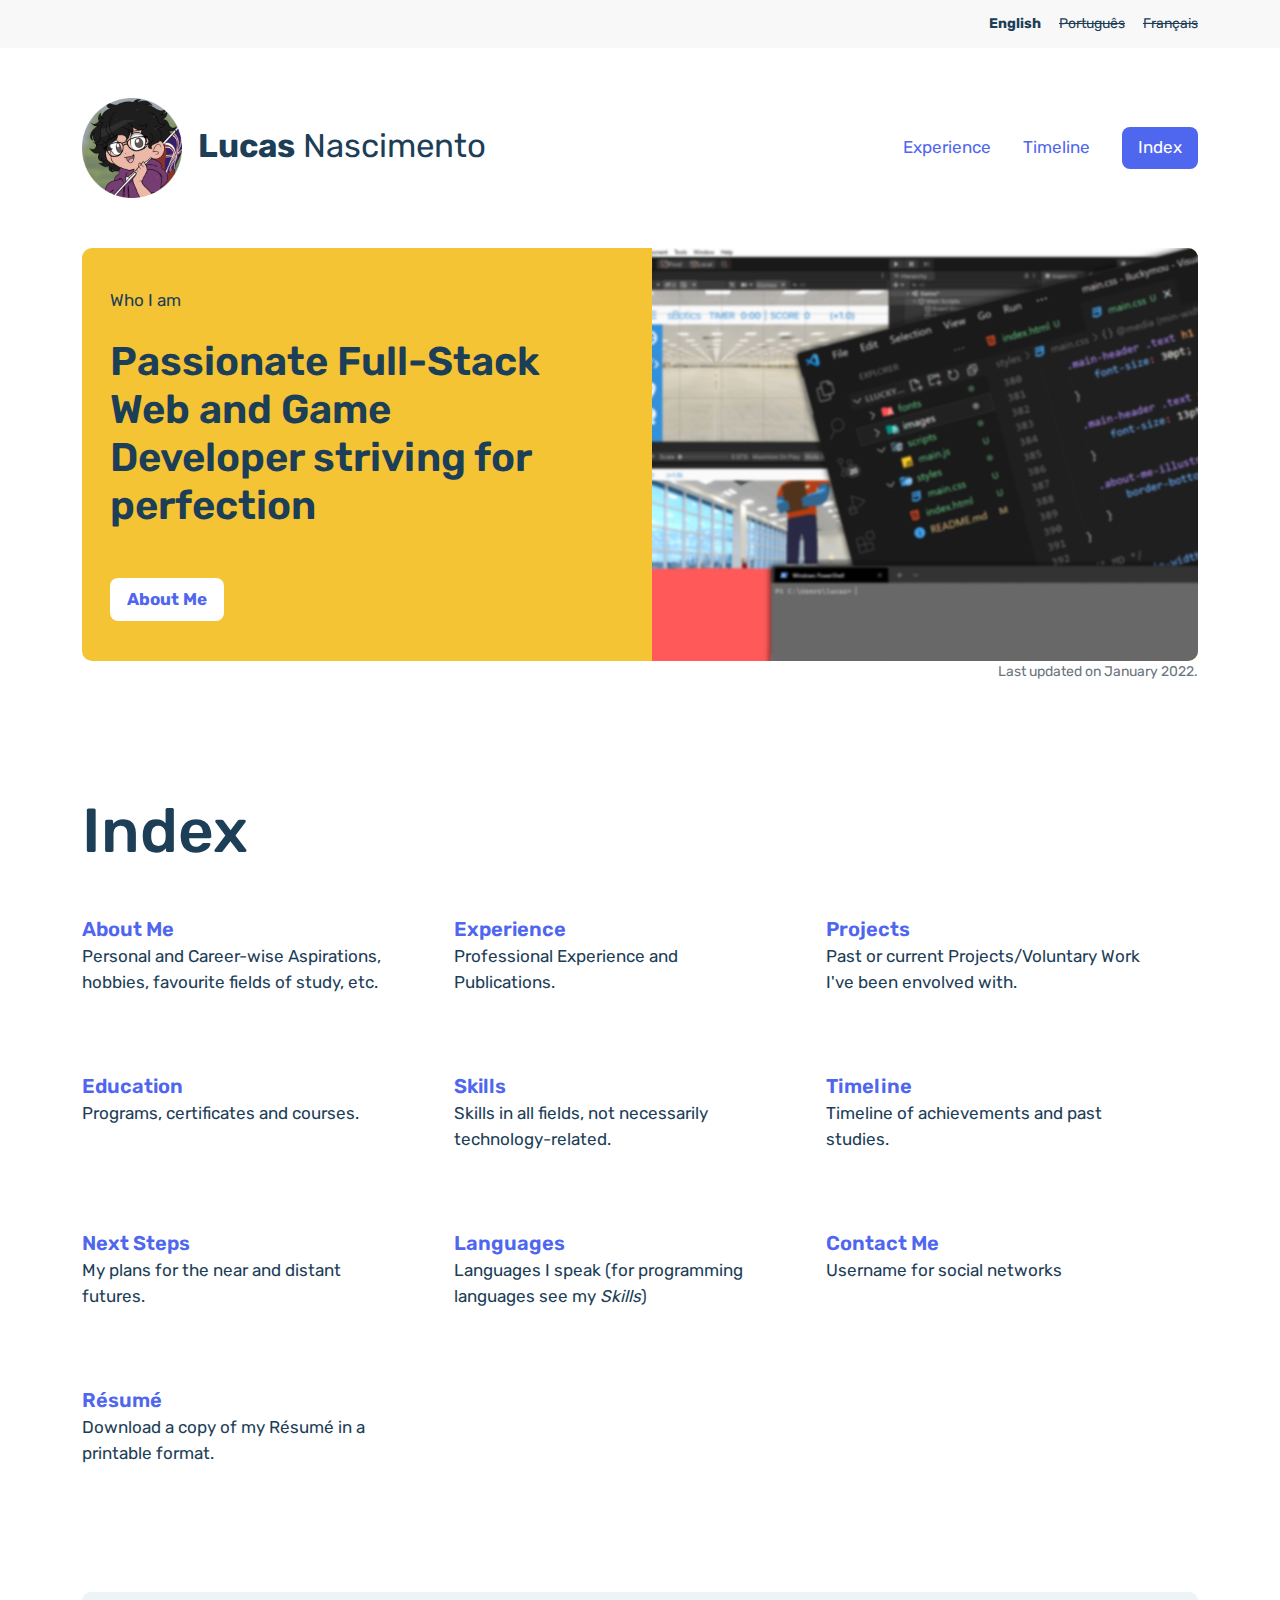
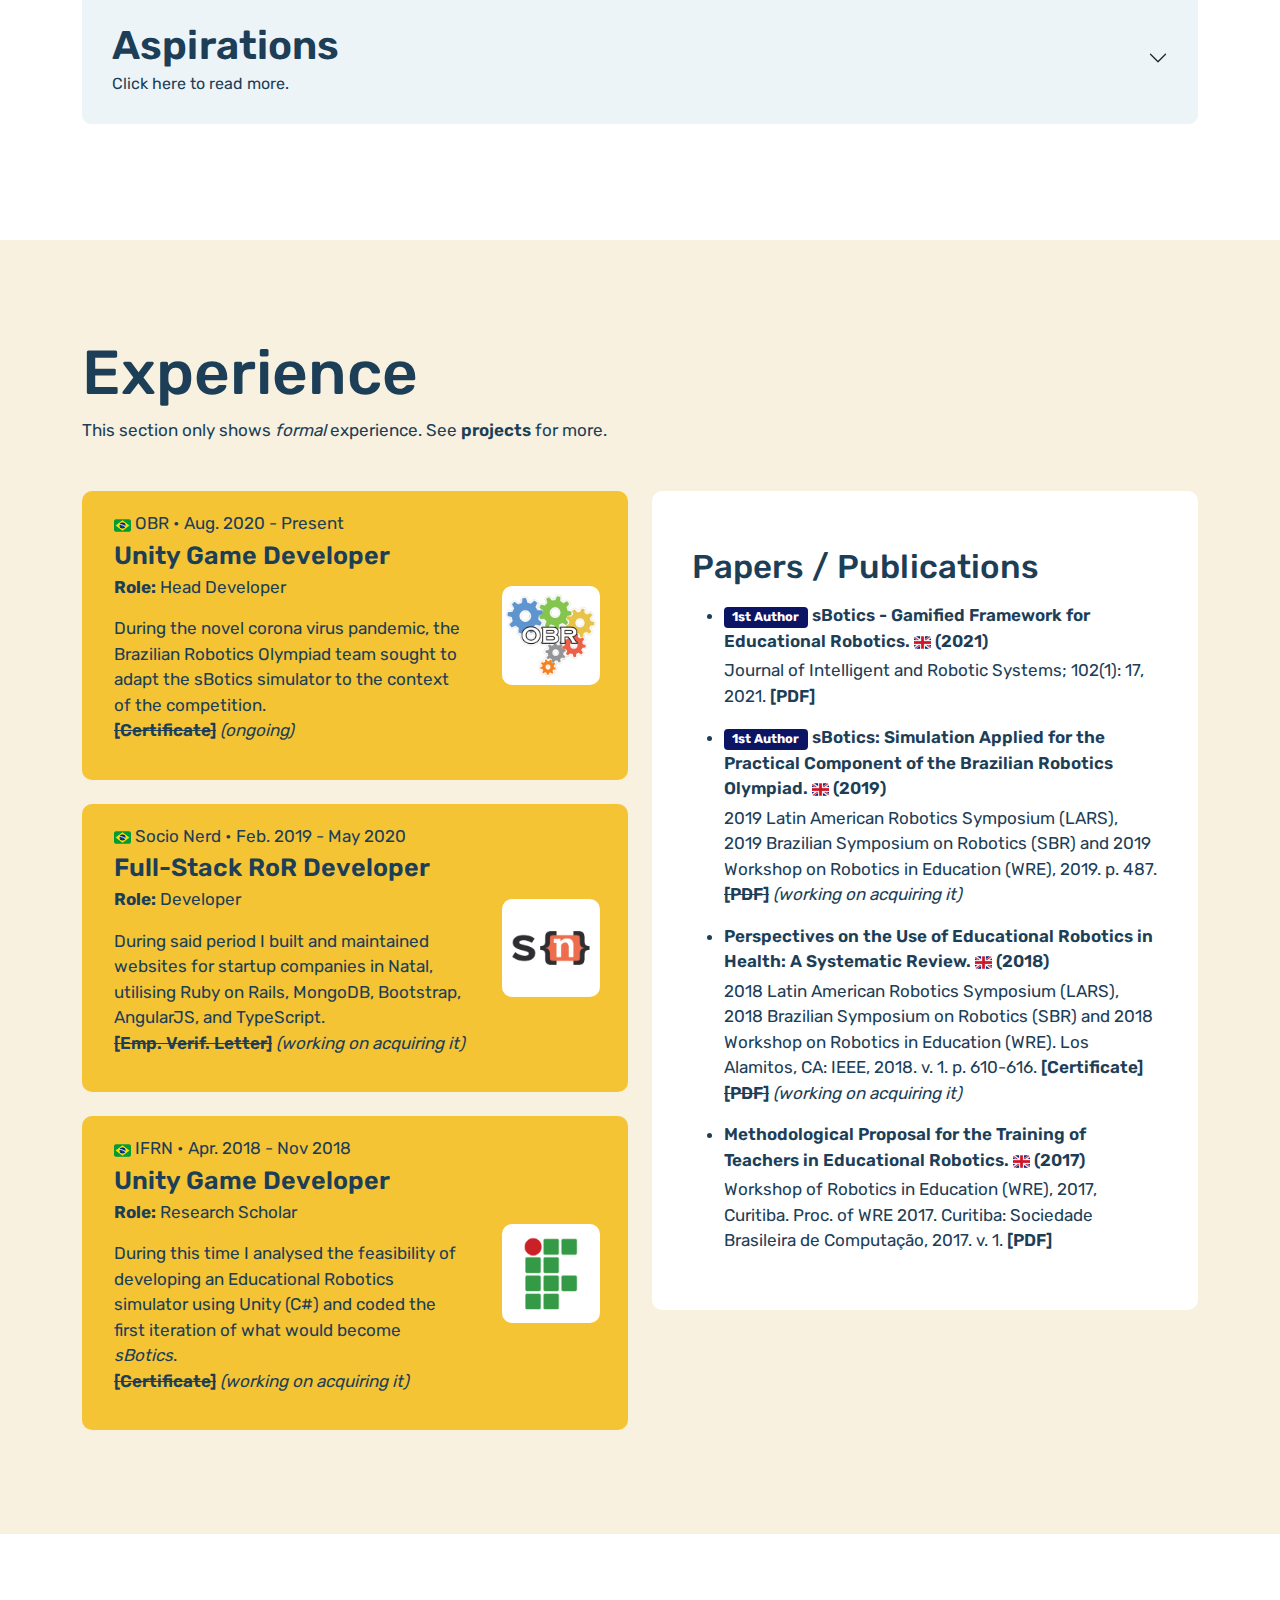
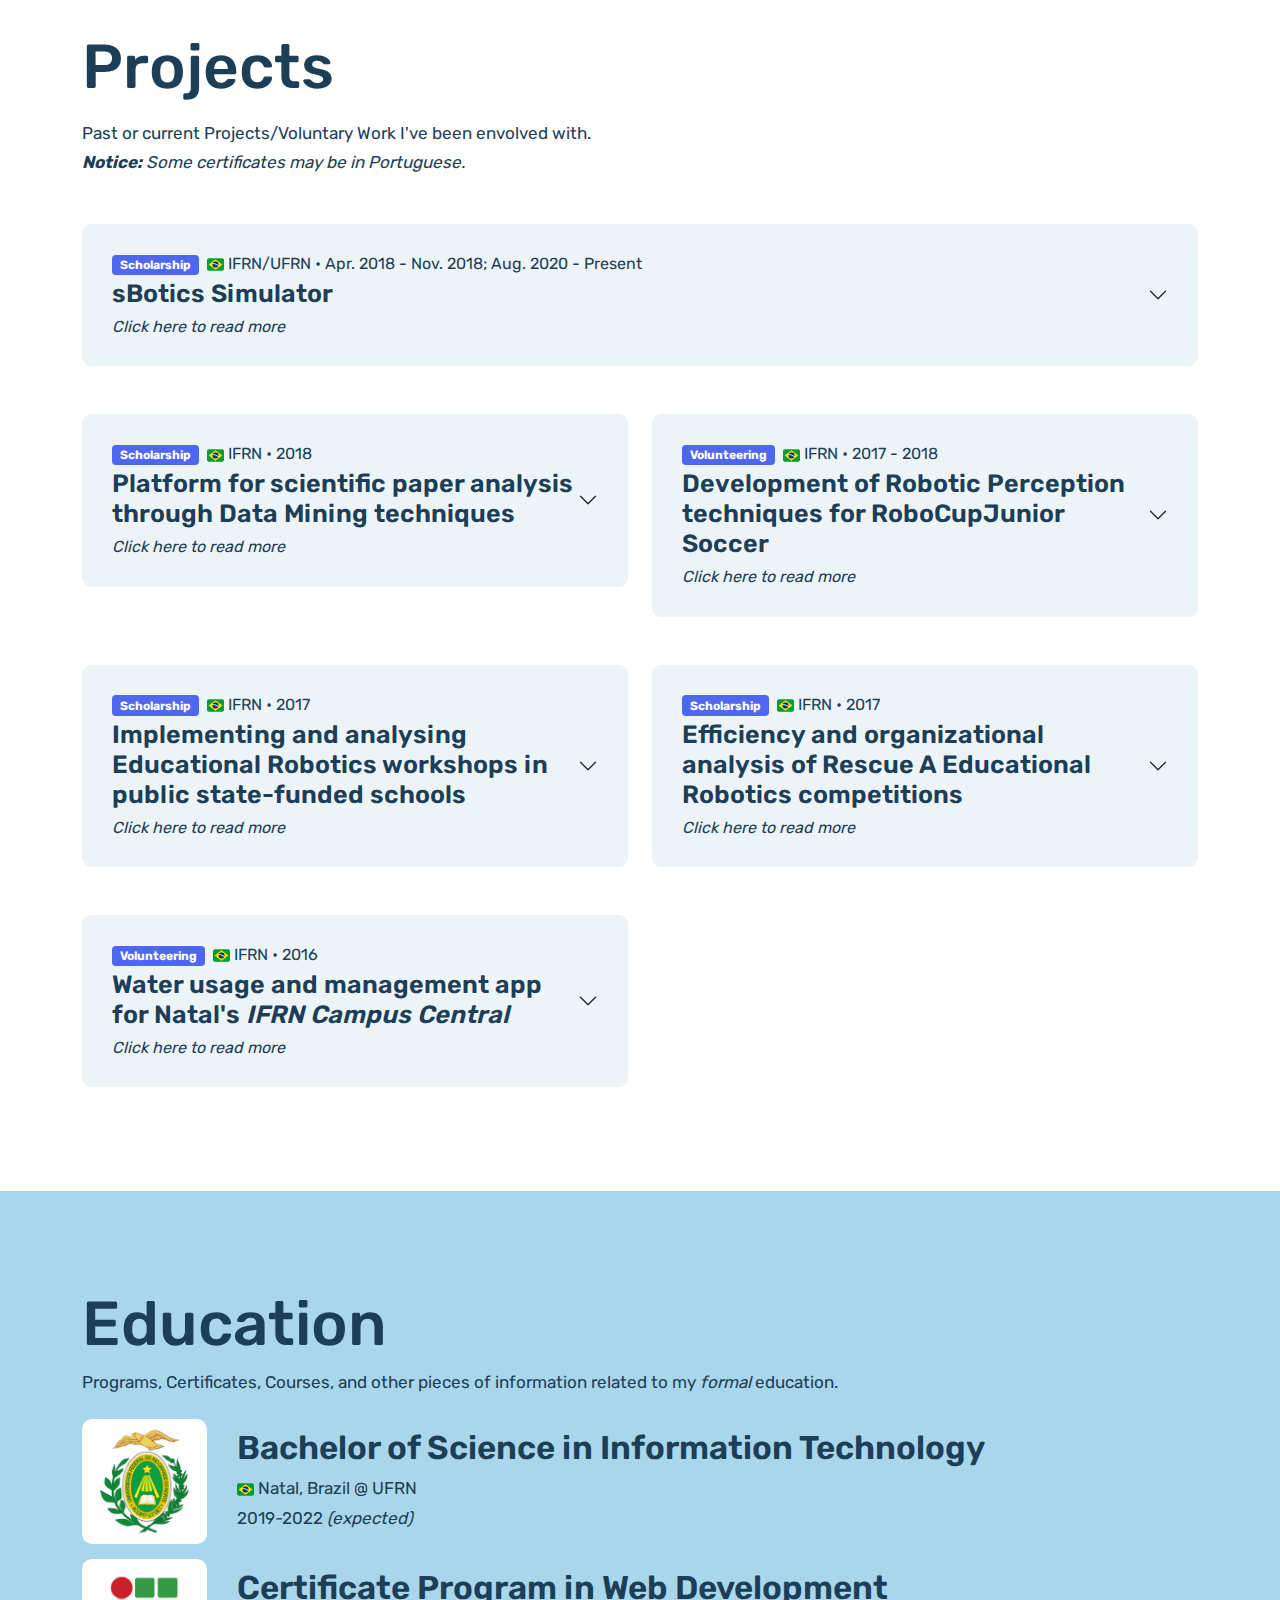
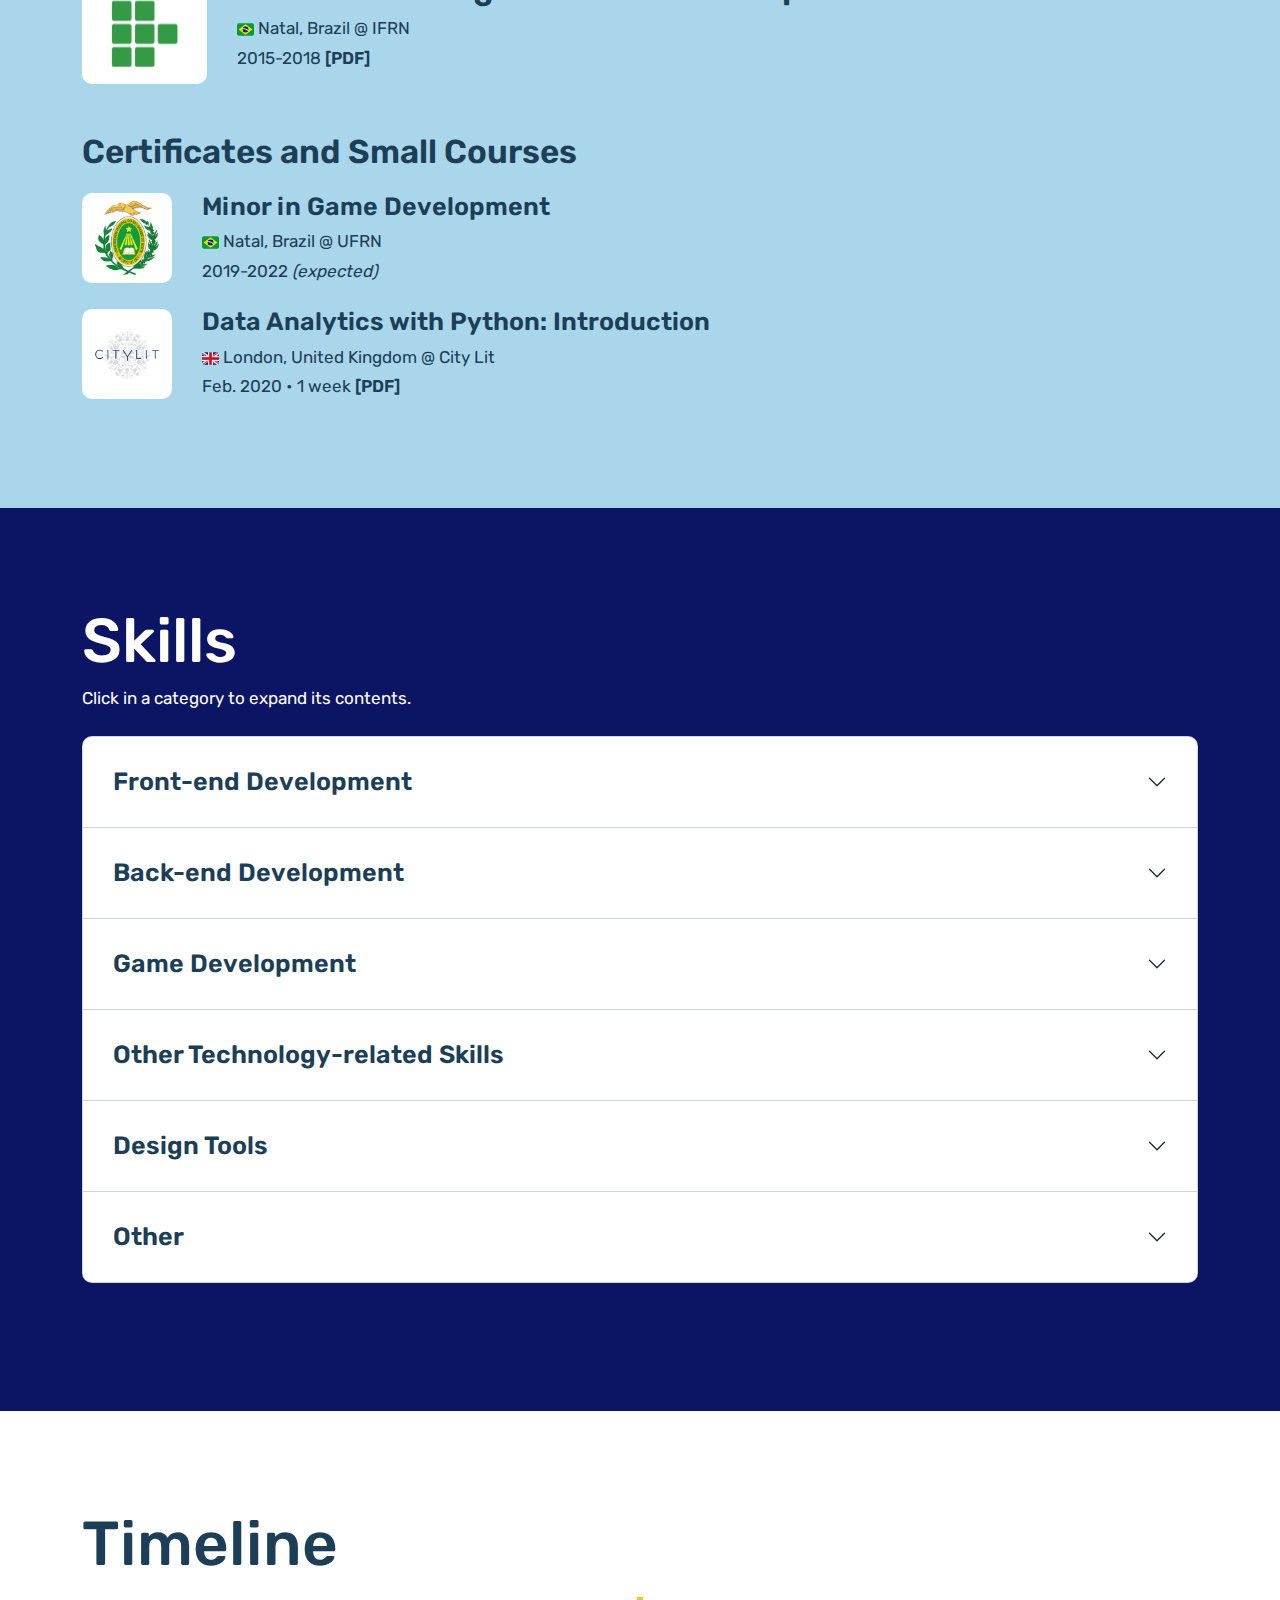
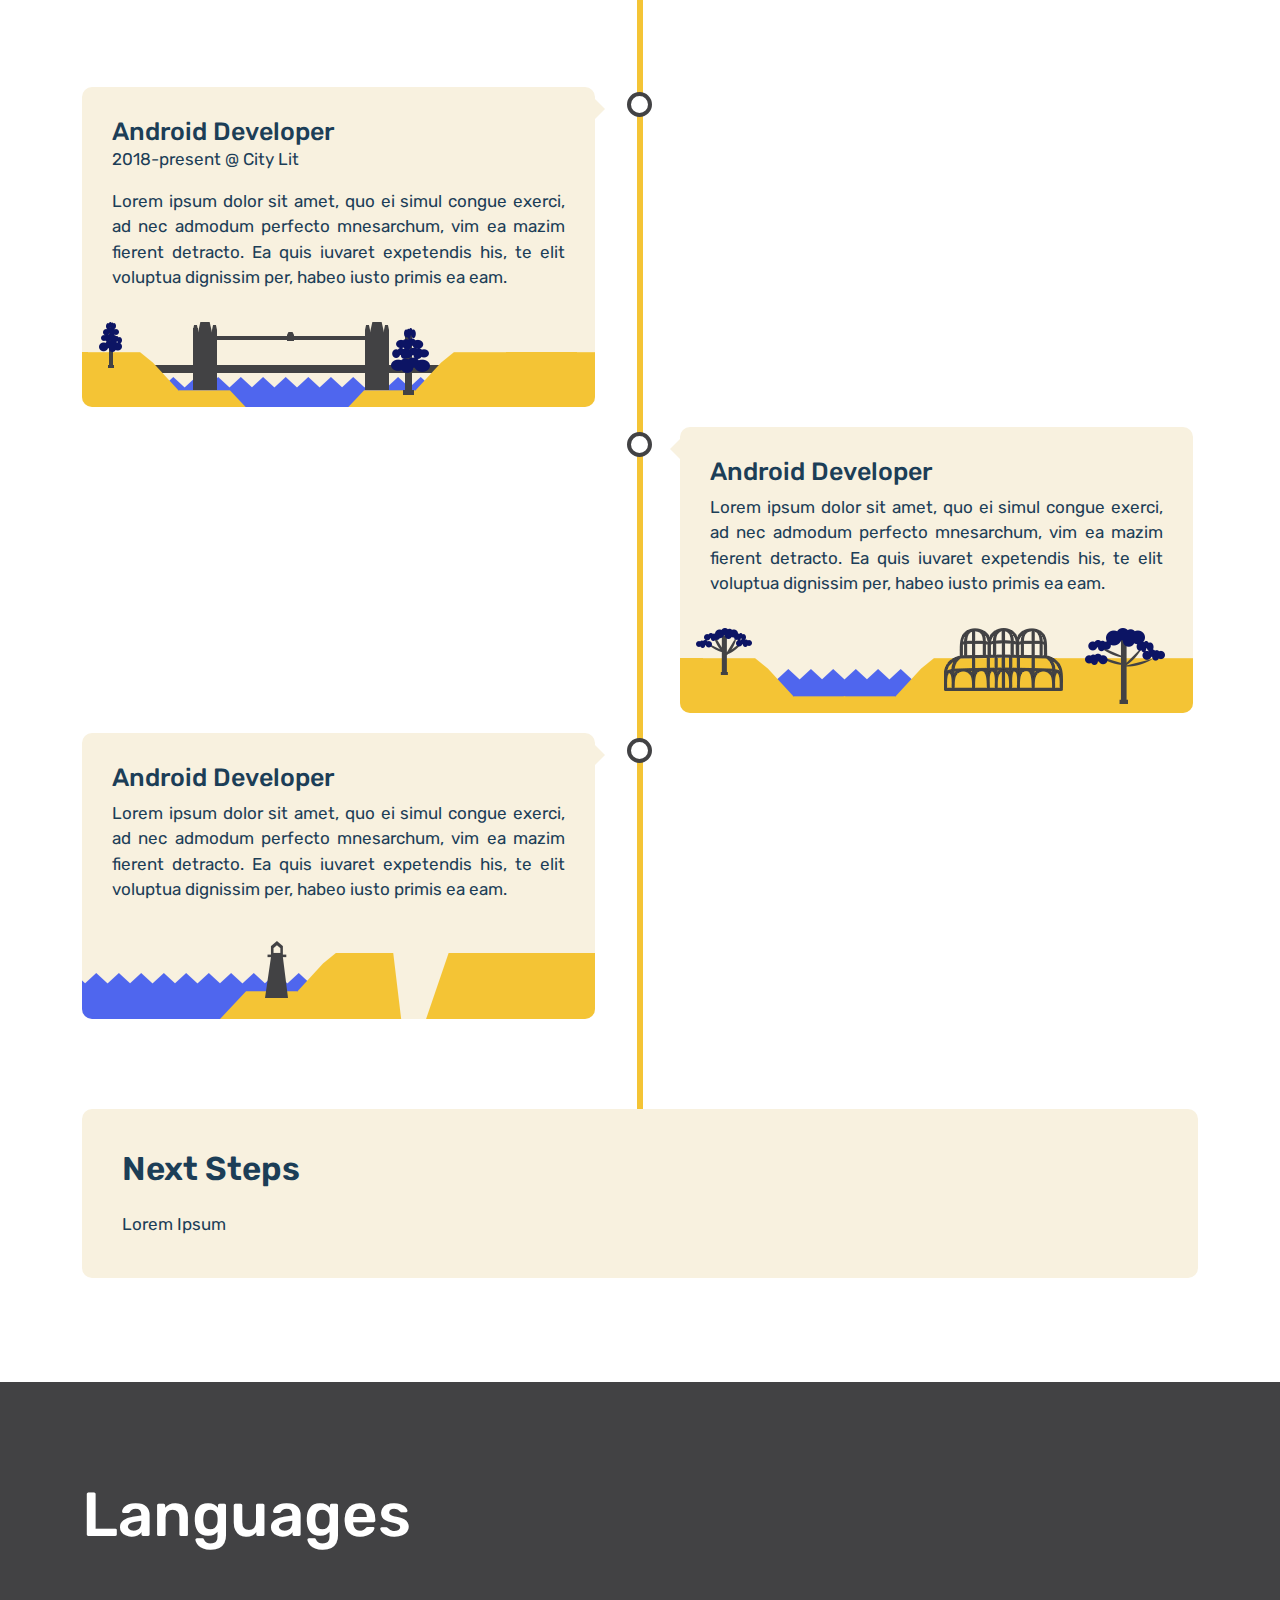
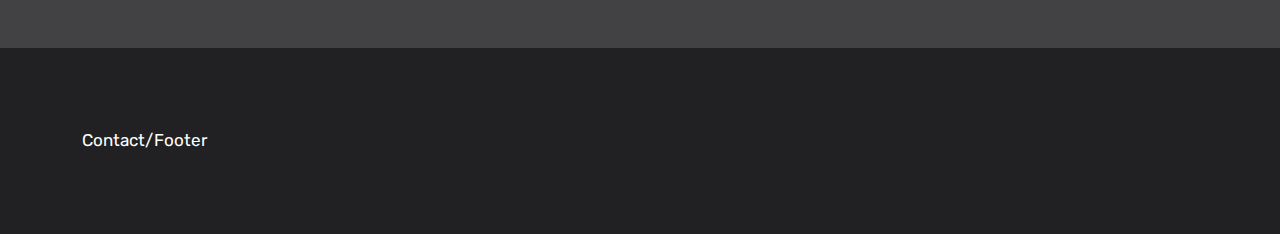
==== index.html @ 71aa585b "lluckymou -> lluckymou.github.io" ====
<!doctype html>

<html lang="en">
    <head>
        <title>Lucas Nascimento - Game and Web Developer</title>
        <meta charset="UTF-8"/>
        <meta name="description" content="Lucas Nascimento is an undergraduate Information Technology student at UFRN."/>
        <meta name="keywords" content="Developer, Programmer, Game Developer, Software Engineering"/>
        <meta name="viewport" content="width=device-width, initial-scale=1.0"/>
        <meta name="author" content="Lucas Nascimento"/>
        <link href="images/favicon.png" rel="icon" type="image/png"/>
        <!-- Open Graph-->
        <meta property="og:locale" content="en_US" />
        <meta property="og:type" content="website" />
        <meta property="og:title" content="Software Developer" />
        <meta property="og:description" content="Software Developer" />
        <meta property="og:url" content="https://lluckymou.github.io/" />
        <meta property="og:site_name" content="Software Developer" />
        <meta property="article:publisher" content="https://lucas.github.io/" />
        <meta property="og:image" content="https://lucas.github.io/examples/preview.JPG" />
        <!-- Stylesheets -->
        <link href="styles/bootstrap.min.css" rel="stylesheet"/>
        <link href="styles/timeline.css" rel="stylesheet"/>
        <link href="styles/main.css" rel="stylesheet"/>
    </head>
    <body>
        <section class="language">
            <div class="container text-end">
                <span><b>English</b></span>
                <span class="text-decoration-line-through">Português</span>
                <span class="text-decoration-line-through">Français</span>
            </div>
        </section>

        <div class="container">
            <header class="d-flex flex-wrap justify-content-center user-select-none">
                <a href="index.html" class="mb-md-0 me-md-auto logo-outer">
                    <img src="images/favicon.png">
                    <span class="d-inline-block ms-2"><strong>Lucas</strong> Nascimento</span>
                </a>
                <ul class="nav nav-pills align-items-center">
                    <li>
                        <span class="nav-link">
                            <a href="#experience" class="ll-blue">Experience</a>
                        </span>
                    </li>
                    <li>
                        <span class="nav-link">
                            <a href="#timeline" class="ll-blue">Timeline</a>
                        </span>
                    </li>
                    <li>
                        <a href="#index" class="nav-link btn ms-3 ll-btn ll-btn-blue">Index</a>
                    </li>
                </ul>
            </header>

            <div class="ll-bg-yellow ll-radius">
                <div class="row flex-row-reverse">
                    <div class="jumbotron-banner position-relative col-12 col-lg-6">
                        <img src="images/banner.png">
                    </div>
                    <div class="jumbotron-banner-text col-12 col-lg-6">
                        <span>Who I am</span>
                        <h1 class="ll-fw-600 mt-4 mb-5">Passionate Full-Stack Web and Game Developer striving for perfection</h1>
                        <a href="about_me.html" class="btn btn-lg ll-btn-white fw-bold ll-btn">About Me</a>
                    </div>
                </div>
            </div>
            <p class="text-end text-muted ll-text-small">Last updated on January 2022.</p>

            <section class="ll-section" id="index">
                <h1 class="ll-text-section my-3">Index</h1>
                <div class="container">
                    <div class="row">
                        <div class="topic-card col-12 col-md-6 col-lg-4">
                            <a class="d-block" href="about_me.html">
                                <span class="title ll-fw-600">About Me</span>
                                <p>Personal and Career-wise Aspirations, hobbies, favourite fields of study, etc.</p>
                            </a>
                        </div>
                        <div class="topic-card col-12 col-md-6 col-lg-4">
                            <a class="d-block" href="#experience">
                                <span class="title ll-fw-600">Experience</span>
                                <p>Professional Experience and Publications.</p>
                            </a>
                        </div>
                        <div class="topic-card col-12 col-md-6 col-lg-4">
                            <a class="d-block" href="#projects">
                                <span class="title ll-fw-600">Projects</span>
                                <p>Past or current Projects/Voluntary Work I've been envolved with.</p>
                            </a>
                        </div>
                        <div class="topic-card col-12 col-md-6 col-lg-4">
                            <a class="d-block" href="#education">
                                <span class="title ll-fw-600">Education</span>
                                <p>Programs, certificates and courses.</p>
                            </a>
                        </div>
                        <div class="topic-card col-12 col-md-6 col-lg-4">
                            <a class="d-block" href="#skills">
                                <span class="title ll-fw-600">Skills</span>
                                <p>Skills in all fields, not necessarily technology-related.</p>
                            </a>
                        </div>
                        <div class="topic-card col-12 col-md-6 col-lg-4">
                            <a class="d-block" href="#timeline">
                                <span class="title ll-fw-600">Timeline</span>
                                <p>Timeline of achievements and past studies.</p>
                            </a>
                        </div>
                        <div class="topic-card col-12 col-md-6 col-lg-4">
                            <a class="d-block" href="#next-steps">
                                <span class="title ll-fw-600">Next Steps</span>
                                <p>My plans for the near and distant futures.</p>
                            </a>
                        </div>
                        <div class="topic-card col-12 col-md-6 col-lg-4">
                            <a class="d-block" href="#languages">
                                <span class="title ll-fw-600">Languages</span>
                                <p>Languages I speak (for programming languages see my <i>Skills</i>)</p>
                            </a>
                        </div>
                        <div class="topic-card col-12 col-md-6 col-lg-4">
                            <a class="d-block" href="#contact">
                                <span class="title ll-fw-600">Contact Me</span>
                                <p>Username for social networks</p>
                            </a>
                        </div>
                        <div class="topic-card col-12 col-md-6 col-lg-4">
                            <a class="d-block" target="_blank" href="resume.html">
                                <span class="title ll-fw-600">Résumé</span>
                                <p>Download a copy of my Résumé in a printable format.</p>
                            </a>
                        </div>
                    </div>
                </div>
                </section>
                
                <div class="accordion ll-text-primary pb-3 ll-double-section-margin-bottom" id="aspirations">
                    <div class="accordion-item border-0">
                        <h2 class="accordion-header" id="aspirationsHeading">
                            <button class="accordion-button ll-accordion-padding hover collapsed" type="button" data-bs-toggle="collapse" data-bs-target="#collapseAspirations" aria-expanded="false" aria-controls="collapseAspirations">
                                <div class="ll-text-primary">
                                    <h1 class="ll-fw-600 mb-1">Aspirations</h1>
                                    <p class="mb-0">Click here to read more.</p>
                                </div>
                            </button>
                        </h2>
                        <div id="collapseAspirations" class="accordion-collapse collapse" aria-labelledby="aspirationsHeading" data-bs-parent="#aspirations">
                            <div class="accordion-body">
                                <p>
                                    For more personal information, see <a class="ll-fw-600" href="about_me.html"><i>About Me</i></a>.
                                </p>
                                <p>
                                    In a world ever-increasingly defined by quantity over quality, I aspire to create meaningful software that can inspire others and promote the well-being of society.  As an aspiring Software Engineer, I understand and promote the idea of prototyping and analysing ideas before they're turned into code, as it leads to better written and performing programs with greater maintainability. For me, rewriting software is never <i>not</i> an option: If something isn't working, I at least consider rewriting it completely, making it more future-proof and expandable (you can only take the same car to the mechanic so many times before it justifies buying a new car).
                                </p>
                                <p>
                                    In the information age, it's easy to come across bad pieces of advice, and developers need to be able to separate what works from what doesn't (not all StackOverflow posts will be able to resolve your problems, especially when your problem is derived from a lack of understanding of how the environment your programing in works). To me, being a developer isn't about being able to program in a specific language, but in a  specific paradigm: Coding in ASP.Net won't make one a better Spring Boot programmer, but understanding how the Model-View-Controller design pattern works makes it easier to learn the specific syntax of what will be tackled (that being not only the aforementioned languages but many others), usually taking a couple of days. However, developers usually seem eager to brag about the number of different programming languages they have used in the past, rather than focus on the different <i>types of projects</i> they have worked on before, which is what usually forces them to think outside the box.
                                </p>
                                <p>
                                    It's not uncommon to find developers stuck for several days in completely avoidable situations if the software had been better designed; And this is where the prototyping (Software Engineering) comes in. Time "lost" in prototyping, modelling, and designing the software is often translated into time "gained" in its developing stage, and although hard for some to comprehend, that is exactly my <i>modus operandi</i> (way of doing things).
                                </p>
                            </div>
                        </div>
                    </div>
                </div>
        </div>

        <section class="ll-bg-light-yellow ll-section" id="experience">
            <div class="container">
                <h1 class="ll-text-section mt-3 mb-2">Experience</h1>
                <p class="mb-4">This section only shows <i>formal</i> experience. See <a class="ll-fw-600" href="#projects">projects</a> for more.</p>
                <div class="row">
                    <div class="col-12 col-lg-6">
                        <div class="ll-bg-yellow ll-radius container my-4">
                            <div class="row">
                                <div class="jumbotron-experience col-12 col-md-10 col-lg-8 col-xl-9">
                                    <span><a href="http://www.obr.org.br/"><img class="ll-height-header-text" src="images/countries/brazil.png"> OBR</a> • Aug. 2020 - Present</span>
                                    <h1 class="ll-fw-600 mt-1 mb-1">Unity Game Developer</h1>
                                    <span class="d-block mb-3"><b>Role:</b> Head Developer</span>
                                    <p class="mb-0">
                                        During the novel corona virus pandemic, the Brazilian Robotics Olympiad team sought to adapt the sBotics simulator to the context of the competition.
                                    </p>
                                    <p>
                                        <span class="text-decoration-line-through ll-fw-600">[Certificate]</span> <i>(ongoing)</i>
                                    </p>
                                </div>
                                <div class="align-items-center flex-row-reverse p-3 d-none d-md-flex col-md-2 col-lg-4 col-xl-3">
                                    <img class="w-100 ll-radius" src="images/companies/obr.png">
                                </div>
                            </div>
                        </div>
                        <div class="ll-bg-yellow ll-radius container my-4">
                            <div class="row">
                                <div class="jumbotron-experience col-12 col-md-10 col-lg-8 col-xl-9">
                                    <span><a href="https://www.socionerd.com.br/"><img class="ll-height-header-text" src="images/countries/brazil.png"> Socio Nerd</a> • Feb. 2019 - May 2020</span>
                                    <h1 class="ll-fw-600 mt-1 mb-1">Full-Stack RoR Developer</h1>
                                    <span class="d-block mb-3"><b>Role:</b> Developer</span>
                                    <p class="mb-0">During said period I built and maintained websites for startup companies in Natal, utilising Ruby on Rails, MongoDB, Bootstrap, AngularJS, and TypeScript. </p>
                                    <p>
                                        <span class="text-decoration-line-through ll-fw-600">[Emp. Verif. Letter]</span> <i>(working on acquiring it)</i>
                                    </p>
                                </div>
                                <div class="align-items-center flex-row-reverse p-3 d-none d-md-flex col-md-2 col-lg-4 col-xl-3">
                                    <img class="w-100 ll-radius" src="images/companies/socio-nerd.png">
                                </div>
                            </div>
                        </div>
                        <div class="ll-bg-yellow ll-radius container my-4">
                            <div class="row">
                                <div class="jumbotron-experience col-12 col-md-10 col-lg-8 col-xl-9">
                                    <span><a href="https://portal.ifrn.edu.br/"><img class="ll-height-header-text" src="images/countries/brazil.png"> IFRN</a> • Apr. 2018 - Nov 2018</span>
                                    <h1 class="ll-fw-600 mt-1 mb-1">Unity Game Developer</h1>
                                    <span class="d-block mb-3"><b>Role:</b> Research Scholar</span>
                                    <p class="mb-0">During this time I analysed the feasibility of developing an Educational Robotics simulator using Unity (C#) and coded the first iteration of what would become <i>sBotics</i>. 
                                    </p>
                                    <p>
                                        <span class="text-decoration-line-through ll-fw-600">[Certificate]</span> <i>(working on acquiring it)</i>
                                    </p>
                                </div>
                                <div class="align-items-center flex-row-reverse p-3 d-none d-md-flex col-md-2 col-lg-4 col-xl-3">
                                    <img class="w-100 ll-radius" src="images/companies/ifrn.png">
                                </div>
                            </div>
                        </div>
                    </div>
                    <div class="col-12 col-lg-6">
                        <div class="jumbotron ll-bg-bg ll-radius my-4" id="articles">
                            <h1 class="ll-text-section my-3">Papers / Publications</h1>
                            <ul>
                                <li>
                                    <a class="ll-fw-600 d-block" target="_blank" href="https://link.springer.com/article/10.1007%2Fs10846-021-01364-8"><span class="badge ll-bg-dark-blue">1st Author</span> sBotics - Gamified Framework for Educational Robotics. <img class="ll-height-header-text" src="images/countries/uk.png"> (2021)</a>
                                    <span class="d-block mt-1 mb-3">Journal of Intelligent and Robotic Systems; 102(1): 17, 2021. <a class="ll-fw-600" target="_blank" href="source/experience/Nascimento2021_Article_SBotics-GamifiedFrameworkForEd.pdf">[PDF]</a></span>
                                </li>
                                <li>
                                    <a class="ll-fw-600 d-block" target="_blank" href="https://doi.org/10.1109/LARS-SBR-WRE48964.2019.00092"><span class="badge ll-bg-dark-blue">1st Author</span> sBotics: Simulation Applied for the Practical Component of the Brazilian Robotics Olympiad. <img class="ll-height-header-text" src="images/countries/uk.png"> (2019)</a>
                                    <span class="d-block mt-1 mb-3">2019 Latin American Robotics Symposium (LARS), 2019 Brazilian Symposium on Robotics (SBR) and 2019 Workshop on Robotics in Education (WRE), 2019. p. 487. <span class="text-decoration-line-through ll-fw-600">[PDF]</span> <i>(working on acquiring it)</i></span>
                                </li>
                                <li>
                                    <a class="ll-fw-600 d-block" target="_blank" href="https://doi.org/10.1109/LARS/SBR/WRE.2018.00110">Perspectives on the Use of Educational Robotics in Health: A Systematic Review. <img class="ll-height-header-text" src="images/countries/uk.png"> (2018)</a>
                                    <span class="d-block mt-1 mb-3">2018 Latin American Robotics Symposium (LARS), 2018 Brazilian Symposium on Robotics (SBR) and 2018 Workshop on Robotics in Education (WRE). Los Alamitos, CA: IEEE, 2018. v. 1. p. 610-616. <a class="ll-fw-600" target="_blank" href="source/experience/WRE-2018-certificate.pdf">[Certificate]</a> <span class="text-decoration-line-through ll-fw-600">[PDF]</span> <i>(working on acquiring it)</i></span>
                                </li>
                                <li>
                                    <a class="ll-fw-600 d-block" target="_blank" href="http://www.natalnet.br/wre2017/">Methodological Proposal for the Training of Teachers in Educational Robotics. <img class="ll-height-header-text" src="images/countries/uk.png"> (2017)</a>
                                    <span class="d-block mt-1 mb-3">Workshop of Robotics in Education (WRE), 2017, Curitiba. Proc. of WRE 2017. Curitiba: Sociedade Brasileira de Computação, 2017. v. 1. <a class="ll-fw-600" target="_blank" href="source/experience/WRE-2017-A-Methodological-Proposal-for-the-Training-of-Teachers-in-Educational-Robotics.pdf">[PDF]</a></span>
                                </li>
                                
                            </ul>
                        </div>
                    </div>
                </div>
            </div>
        </section>

        <section class="ll-section" id="projects">
            <div class="container">
                <h1 class="ll-text-section my-3">Projects</h1>
                <p class="mb-1">Past or current Projects/Voluntary Work I've been envolved with.</p>
                <p class="mb-4"><i><b>Notice:</b> Some certificates may be in Portuguese.</i></p>
                <div class="row">
                    <div class="accordion col-12 ll-text-primary my-4 ll-double-section-margin-bottom" id="projectOne">
                        <div class="accordion-item border-0">
                            <h2 class="accordion-header" id="projectOneHeading">
                                <button class="accordion-button ll-accordion-padding hover collapsed" type="button" data-bs-toggle="collapse" data-bs-target="#collapseProjectOne" aria-expanded="false" aria-controls="collapseProjectOne">
                                    <div class="ll-text-primary">
                                        <span><span class="badge ll-bg-blue d-inline-block me-1">Scholarship</span> <img class="ll-height-header-text" src="images/countries/brazil.png"> IFRN/UFRN • Apr. 2018 - Nov. 2018; Aug. 2020 - Present</span>
                                        <h1 class="ll-fw-600 mb-2 mt-1 ll-skill-title ll-text-primary">sBotics Simulator</h1>
                                        <p class="mb-0"><i>Click here to read more</i></p>
                                    </div>
                                </button>
                            </h2>
                            <div id="collapseProjectOne" class="accordion-collapse collapse" aria-labelledby="projectOneHeading" data-bs-parent="#projectOne">
                                <div class="accordion-body">
                                    <p>
                                        During the novel coronavirus pandemic, the Brazilian Robotics Olympiad team sought to adapt the sBotics simulator to the context of the competiton.
                                    </p>
                                    <p>
                                        <b>2018 desc:</b>
                                        Este projeto visou o desenvolvimento de uma plataforma de simulação robótica aplicada a um ambiente de robótica educacional, especificamente a simulação dos níveis 1 e 2 da prova prática da Olímpiada Brasileira de Robótica. Na abordagem comum desta prova utiliza-se Kits de Robótica para simular o resgate de uma vítima em um ambiente de desastre. A idéia deste trabalho não é substituir a prova prática mas fornecer uma alternativa para aqueles que desejam testar seus conhecimentos e não possuem kits, permitir o teste de conhecimentos de programação sem danificar o robô, promover a difusão da Robótica Educacional e da Olimpíada Brasileira de Robótica através de um simulador acessível em formato de jogo para smartphones e tablets. O usuário, através do sistema, deverá ser capaz de programar o robô virtual para seguir um conjunto de instruções definidas fazendo uso da linguagem R-Educ e em seguida simular o funcionamento do seu robô em uma arena similar a real gerada aleatoriamente pelo sistema. Como contribuição à comunidade, a ferramenta proposta pode ser usada para aumentar a adesão das escolas brasileiras às metodologias de robótica educacional, ou em competições de robótica.
                                    </p>
                                    <p><b>Technologies used:</b> Unity (UI); C#; HTML + CSS; jQuery (js);</p>
                                    <p><b>Results:</b> Simulator used as the practical component of the Brazilian Robotics Olympiad for 2020 and 2021, as well as the platform of choice for the RoboCupJunior Worldwide 2021 Rescue Line;</p>
                                    <p><a class="ll-fw-600" target="_blank" href="source/experience/mnr-sbotics.pdf">[MNR (RNF) Certificate]</a>; <span class="text-decoration-line-through ll-fw-600">[IFRN Certificate]</span> <i>(working on acquiring it)</i>; <span class="text-decoration-line-through ll-fw-600">[2019 Paper]</span> <i>(working on acquiring it)</i>; <a class="ll-fw-600" target="_blank" href="source/experience/Nascimento2021_Article_SBotics-GamifiedFrameworkForEd.pdf">[2021 Paper]</a>; <span class="text-decoration-line-through ll-fw-600">[RoboCupJunior Certificate]</span> <i>(working on acquiring it)</i>; <span class="text-decoration-line-through ll-fw-600">[OBR Certificate]</span> <i>(ongoing)</i>.</p>
                                </div>
                            </div>
                        </div>
                    </div>

                    <div class="accordion col-12 col-lg-6 ll-text-primary my-4 ll-double-section-margin-bottom" id="projectFour">
                        <div class="accordion-item border-0">
                            <h2 class="accordion-header" id="projectFourHeading">
                                <button class="accordion-button ll-accordion-padding hover collapsed" type="button" data-bs-toggle="collapse" data-bs-target="#collapseProjectFour" aria-expanded="false" aria-controls="collapseProjectFour">
                                    <div class="ll-text-primary">
                                        <span><span class="badge ll-bg-blue d-inline-block me-1">Scholarship</span> <img class="ll-height-header-text" src="images/countries/brazil.png"> IFRN • 2018</span>
                                        <h1 class="ll-fw-600 mb-2 mt-1 ll-skill-title ll-text-primary">Platform for scientific paper analysis through Data Mining techniques</h1>

                                        <p class="mb-0"><i>Click here to read more</i></p>
                                    </div>
                                </button>
                            </h2>
                            <div id="collapseProjectFour" class="accordion-collapse collapse" aria-labelledby="projectFourHeading" data-bs-parent="#projectFour">
                                <div class="accordion-body">
                                    <p><i>The project description below was written in 2018, and translated into English in 2022.</i></p>
                                    <p>
                                        Mineração de dados é uma etapa do processo de aquisição de conhecimento contido em um grande volume de dados. Com a crescente difusão e avanços científicos e tecnológicos tem se tornado cada vez mais complexo estabelecer o estado da arte de determinadas pesquisas e ferramentas. No entanto, um grande volume da dados representa uma fonte valiosa de informação, uma vez que ele registra medidas vitais de uma ou mais entidades de interesse, sejam elas comerciais, científicas ou governamentais. Este projeto teve por objetivo o desenvolvimento de uma plataforma web de coleta e análise de dados de artigos científicos a partir de técnicas de mineração de dados. A plataforma fornecida foi planejada para fornecer, a partir de um conjunto de artigos inseridos, um mapeamento dos temas de pesquisa, palavras chave, locais de produção científica, principais nomes envolvidos, temas de trabalhos futuros e outros dados relevantes.
                                    </p>
                                    <p><b>Technologies used:</b> TO DO;</p>
                                    <p><span class="text-decoration-line-through ll-fw-600">[Certificate]</span> <i>(working on acquiring it)</i></p>
                                </div>
                            </div>
                        </div>
                    </div>

                    <div class="accordion col-12 col-lg-6 ll-text-primary my-4 ll-double-section-margin-bottom" id="projectTwo">
                        <div class="accordion-item border-0">
                            <h2 class="accordion-header" id="projectTwoHeading">
                                <button class="accordion-button ll-accordion-padding hover collapsed" type="button" data-bs-toggle="collapse" data-bs-target="#collapseProjectTwo" aria-expanded="false" aria-controls="collapseProjectTwo">
                                    <div class="ll-text-primary">
                                        <span><span class="badge ll-bg-blue d-inline-block me-1">Volunteering</span> <img class="ll-height-header-text" src="images/countries/brazil.png"> IFRN • 2017 - 2018</span>
                                        <h1 class="ll-fw-600 mb-2 mt-1 ll-skill-title ll-text-primary">Development of Robotic Perception techniques for RoboCupJunior Soccer</h1>
                                        <p class="mb-0"><i>Click here to read more</i></p>
                                    </div>
                                </button>
                            </h2>
                            <div id="collapseProjectTwo" class="accordion-collapse collapse" aria-labelledby="projectTwoHeading" data-bs-parent="#projectTwo">
                                <div class="accordion-body text-justify">
                                    <p><i>The project description below was written in 2017, and translated into English in 2019.</i></p>
                                    <p>
                                        Robotics is an ever-expanding area predicted to become one of the 10 largest research subjects by 2020, having some of its success attributed to RoboCup, which is an international initiative created in 1997 with the core objectives of spreading robotics, advancing its technologies and creating a robot team capable of defeating the World Cup champions by 2050. This project aimed at creating two robots to participate in the Latin American Robotics Competition (LARC) regional version of the RoboCup, developing machines capable of tracking a ball in the field and shooting in the right direction to score points. 
                                    </p>
                                    <p><b>Technologies used:</b> BricxCC NXC;</p>
                                    <p><b>Achievements:</b> 2<sup>nd</sup> place at the Latin American RoboCup Junior Soccer 2017. <a class="ll-fw-600" target="_blank" href="source/experience/robot-soccer-runner-up.pdf">[Source]</a></p>
                                    <p><a class="ll-fw-600" target="_blank" href="source/experience/robot-soccer-certificate.pdf">[Certificate]</a></p>
                                </div>
                            </div>
                        </div>
                    </div>

                    <div class="accordion col-12 col-lg-6 ll-text-primary my-4 ll-double-section-margin-bottom" id="projectFive">
                        <div class="accordion-item border-0">
                            <h2 class="accordion-header" id="projectFiveHeading">
                                <button class="accordion-button ll-accordion-padding hover collapsed" type="button" data-bs-toggle="collapse" data-bs-target="#collapseProjectFive" aria-expanded="false" aria-controls="collapseProjectFive">
                                    <div class="ll-text-primary">
                                        <span><span class="badge ll-bg-blue d-inline-block me-1">Scholarship</span> <img class="ll-height-header-text" src="images/countries/brazil.png"> IFRN • 2017</span>
                                        <h1 class="ll-fw-600 mb-2 mt-1 ll-skill-title ll-text-primary">Implementing and analysing Educational Robotics workshops in public state-funded schools</h1>

                                        <p class="mb-0"><i>Click here to read more</i></p>
                                    </div>
                                </button>
                            </h2>
                            <div id="collapseProjectFive" class="accordion-collapse collapse" aria-labelledby="projectFiveHeading" data-bs-parent="#projectFive">
                                <div class="accordion-body">
                                    <p><i>The project description below was written in 2017, and translated into English in 2022.</i></p>
                                    <p>
                                        Este projeto teve como objetivo realizar a implementação e acompanhamento de oficinas de robótica em escolas da rede estadual do RIo Grande do Norte. A robótica educacional é uma ferramenta inovadora que permite que que os alunos envolvidos em oficinas estimulem o seu pensamento investigativo, desenvolvam o raciocínio lógico, coordenação motora além de auxiliar no aprendizado de conteúdos interdisciplinares. Com esse projeto permitiremos que professores de disciplinas propedeuticas se sintam mais à vontade e estimulados em aplicar essa ferramenta por contar com suporte na elaboração e execução de oficinas. Pretendemos ampliar as oportunidades educacionais, facilitando o acesso desta ferramenta por uma nova comunidade acadêmica.
                                    </p>
                                    <p><span class="text-decoration-line-through ll-fw-600">[Certificate]</span> <i>(working on acquiring it)</i></p>
                                </div>
                            </div>
                        </div>
                    </div>

                    <div class="accordion col-12 col-lg-6 ll-text-primary my-4 ll-double-section-margin-bottom" id="projectSix">
                        <div class="accordion-item border-0">
                            <h2 class="accordion-header" id="projectSixHeading">
                                <button class="accordion-button ll-accordion-padding hover collapsed" type="button" data-bs-toggle="collapse" data-bs-target="#collapseProjectSix" aria-expanded="false" aria-controls="collapseProjectSix">
                                    <div class="ll-text-primary">
                                        <span><span class="badge ll-bg-blue d-inline-block me-1">Scholarship</span> <img class="ll-height-header-text" src="images/countries/brazil.png"> IFRN • 2017</span>
                                        <h1 class="ll-fw-600 mb-2 mt-1 ll-skill-title ll-text-primary">Efficiency and organizational analysis of Rescue A Educational Robotics competitions</h1>

                                        <p class="mb-0"><i>Click here to read more</i></p>
                                    </div>
                                </button>
                            </h2>
                            <div id="collapseProjectSix" class="accordion-collapse collapse" aria-labelledby="projectSixHeading" data-bs-parent="#projectSix">
                                <div class="accordion-body">
                                    <p><i>The project description below was written in 2017, and translated into English in 2019.</i></p>
                                    <p>
                                        Competitions regarding robotics have been increasing around Brazil and the world. In the national scale, the Brazilian Robotics Olympiad (BRO, or OBR in Portuguese) became the biggest robotics competition in all of Latin America. From 2016 to 2017 the number of participants increased by 27%, representing an increase of over 40 thousand students. In the State of Rio Grande do Norte, in that same year, the competition had 198 teams with over 700 competitors. This scenario raises some problems, mainly regarding the logistics and infrastructure necessary to provide efficiency to keep the tournament running for only two days. Granting service and support to the maximum quantity of people possible by the minimum amount of staff available. This project aimed to increase the efficiency of the olympiad, by making an extensive data analysis on the current state of the BRO. 
                                    </p>
                                    <p><span class="text-decoration-line-through ll-fw-600">[Certificate]</span> <i>(working on acquiring it)</i></p>
                                </div>
                            </div>
                        </div>
                    </div>

                    <div class="accordion col-12 col-lg-6 ll-text-primary my-4 ll-double-section-margin-bottom" id="projectThree">
                        <div class="accordion-item border-0">
                            <h2 class="accordion-header" id="projectThreeHeading">
                                <button class="accordion-button ll-accordion-padding hover collapsed" type="button" data-bs-toggle="collapse" data-bs-target="#collapseProjectThree" aria-expanded="false" aria-controls="collapseProjectThree">
                                    <div class="ll-text-primary">
                                        <span><span class="badge ll-bg-blue d-inline-block me-1">Volunteering</span> <img class="ll-height-header-text" src="images/countries/brazil.png"> IFRN • 2016</span>
                                        <h1 class="ll-fw-600 mb-2 mt-1 ll-skill-title ll-text-primary">Water usage and management app for Natal's <i>IFRN Campus Central</i></h1>

                                        <p class="mb-0"><i>Click here to read more</i></p>
                                    </div>
                                </button>
                            </h2>
                            <div id="collapseProjectThree" class="accordion-collapse collapse" aria-labelledby="projectThreeHeading" data-bs-parent="#projectThree">
                                <div class="accordion-body">
                                    <p><i>The project description below was written in 2016, and translated into English in 2020.</i></p>
                                    <p>
                                        All around the planet, different population groups suffer from the lack of water, mainly driven by water wastage or mismanagement. Because of the global scale of the situation, all sectors of society are being educated to develop different solutions for this critical problem. This imminent reality motivated the development of this platform, with the main objective of creating a water-saving culture among the students of Natal's <i>IFRN Campus Central</i> high school and community college. The app features a simple interface, where every student or professor can take pictures of a water-related problem around the campus and report it to the water management department.
                                    </p>
                                    <p><b>Technologies used:</b> Java; PHP; HTML + CSS; jQuery (js);</p>
                                    <p><span class="text-decoration-line-through ll-fw-600">[Certificate]</span> <i>(working on acquiring it)</i></p>
                                </div>
                            </div>
                        </div>
                    </div>
                </div>
            </div>
        </section>

        <section class="ll-bg-background-blue ll-section" id="education">
            <div class="container mb-4">
                <h1 class="ll-text-section mt-3 mb-2">Education</h1>
                <p class="mb-4">Programs, Certificates, Courses, and other pieces of information related to my <i>formal</i> education.</p>
                <div class="col-12 d-flex align-items-center ll-tiny-margin">
                    <img class="ll-radius main-skill" src="images/companies/ufrn.png"/>
                    <div class="skill-container">
                        <h1 class="ll-subsection ll-fw-600">Bachelor of Science in Information Technology</h1>
                        <p class="mb-1"><img class="ll-height-header-text" src="images/countries/brazil.png"> Natal, Brazil @ <a href="https://www.ufrn.br/en">UFRN</a></p>
                        <p class="mb-1">2019-2022 <i>(expected)</i></p>
                    </div>
                </div>
                <div class="col-12 d-flex align-items-center ll-tiny-margin">
                    <img class="ll-radius main-skill" src="images/companies/ifrn.png"/>
                    <div class="skill-container">
                        <h1 class="ll-subsection ll-fw-600">Certificate Program in Web Development</h1>
                        <p class="mb-1"><img class="ll-height-header-text" src="images/countries/brazil.png"> Natal, Brazil @ <a href="https://portal.ifrn.edu.br/">IFRN</a></p>
                        <p class="mb-1">2015-2018 <a class="ll-fw-600" target="_blank" href="source/education/diploma-IFRN.pdf">[PDF]</a></p>
                    </div>
                </div>
                <h1 class="ll-fw-600 mt-5 mb-3 ll-subsection">Certificates and Small Courses</h1>
                <div class="col-12 d-flex align-items-center ll-tiny-margin">
                    <img class="ll-radius sub-skill" src="images/companies/ufrn.png"/>
                    <div class="skill-container">
                        <p class="ll-fw-600 skill-title mb-1">Minor in Game Development</p>
                        <p class="mb-1"><img class="ll-height-header-text" src="images/countries/brazil.png"> Natal, Brazil @ <a href="https://www.ufrn.br/en">UFRN</a></p>
                        <p class="mb-1">2019-2022 <i>(expected)</i></p>
                    </div>
                </div>
                <div class="col-12 d-flex align-items-center ll-tiny-margin">
                    <img class="ll-radius sub-skill" src="images/companies/citylit.png"/>
                    <div class="skill-container">
                        <p class="ll-fw-600 skill-title mb-1">Data Analytics with Python: Introduction</p>
                        <p class="mb-1"><img class="ll-height-header-text" src="images/countries/uk.png"> London, United Kingdom @ <a href="https://www.citylit.ac.uk/">City Lit</a></p>
                        <p class="mb-1">Feb. 2020 • 1 week <a class="ll-fw-600" target="_blank" href="source/education/city-lit.pdf">[PDF]</a></p>
                    </div>
                </div>
            </div>
        </section>

        <section class="ll-bg-dark-blue ll-text-bg ll-section" id="skills">
            <div class="container">
                <h1 class="ll-text-section mt-3 mb-2">Skills</h1>
                <p class="mb-4">Click in a category to expand its contents.</p>
                <div class="accordion ll-text-primary mb-5" id="accordionExample">
                    <div class="accordion-item">
                        <h2 class="accordion-header" id="headingOne">
                            <button class="accordion-button ll-accordion-padding collapsed" type="button" data-bs-toggle="collapse" data-bs-target="#collapseOne" aria-expanded="false" aria-controls="collapseOne">
                                <h1 class="ll-fw-600 m-0 ll-skill-title ll-text-primary">Front-end Development</h1>
                            </button>
                        </h2>
                        <div id="collapseOne" class="accordion-collapse collapse" aria-labelledby="headingOne" data-bs-parent="#accordionExample">
                            <div class="accordion-body">
                                <p>
                                    After partaking in numerous (personal and work-related) <a class="ll-text-primary" href="#projects">projects</a> and building
                                    several websites, I've acquired experience in stock CSS/JS as well as more than a few frameworks that speed up develpment.
                                </p>
                                <div class="row">
                                    <div class="col-12 col-lg-6 d-flex align-items-center ll-skill-margin">
                                        <img class="ll-radius main-skill" src="images/skills/css.png"/>
                                        <div class="skill-container">
                                            <h1 class="ll-subsection ll-fw-600">CSS</h1>
                                        </div>
                                    </div>
                                    <div class="col-12 col-lg-6 d-flex align-items-center ll-skill-margin">
                                        <img class="ll-radius main-skill" src="images/skills/javascript.png"/>
                                        <div class="skill-container">
                                            <h1 class="ll-subsection ll-fw-600">Javascript</h1>
                                        </div>
                                    </div>
                                    <div class="col-12 col-lg-6 d-flex align-items-center ll-skill-margin">
                                        <img class="ll-radius sub-skill" src="images/skills/bootstrap.png"/>
                                        <div class="skill-container">
                                            <p class="ll-fw-600 skill-title mb-1">Bootstrap</p>
                                            <p class="mb-1">4.x and 5+.</p>
                                        </div>
                                    </div>
                                    <div class="col-12 col-lg-6 d-flex align-items-center ll-skill-margin">
                                        <img class="ll-radius sub-skill" src="images/skills/jquery.png"/>
                                        <div class="skill-container">
                                            <p class="ll-fw-600 skill-title mb-1">jQuery</p>
                                        </div>
                                    </div>
                                </div>
                            </div>
                        </div>
                    </div>
                    <div class="accordion-item">
                        <h2 class="accordion-header" id="headingTwo">
                            <button class="accordion-button ll-accordion-padding collapsed" type="button" data-bs-toggle="collapse" data-bs-target="#collapseTwo" aria-expanded="false" aria-controls="collapseTwo">
                                <h1 class="ll-fw-600 m-0 ll-skill-title ll-text-primary">Back-end Development</h1>
                            </button>
                        </h2>
                        <div id="collapseTwo" class="accordion-collapse collapse" aria-labelledby="headingTwo" data-bs-parent="#accordionExample">
                            <div class="accordion-body">
                                <p>
                                    As a full-Stack Ruby on Rails developer and participating in many courses dedicated to back-end development, I'm able to call myself
                                    proficient in the technologies listed below.
                                </p>
                                <div class="row">
                                    <div class="col-12 d-flex align-items-center ll-skill-margin">
                                        <img class="ll-radius main-skill" src="images/skills/mvc.png"/>
                                        <div class="skill-container">
                                            <h1 class="ll-subsection ll-fw-600">Model-View-Controller</h1>
                                            <p class="mb-1">ASP.Net (C#); Spring Boot; Ruby on Rails.</p>
                                        </div>
                                    </div>
                                    <div class="col-12 col-lg-6 d-flex align-items-center ll-skill-margin">
                                        <img class="ll-radius sub-skill" src="images/skills/django.png"/>
                                        <div class="skill-container">
                                            <p class="ll-fw-600 skill-title mb-1">Django</p>
                                            <p class="mb-1">(Python).</p>
                                        </div>
                                    </div>
                                    <div class="col-12 col-lg-6 d-flex align-items-center ll-skill-margin">
                                        <img class="ll-radius sub-skill" src="images/skills/sql.png"/>
                                        <div class="skill-container">
                                            <p class="ll-fw-600 skill-title mb-1">SQL</p>
                                            <p class="mb-1">MySQL; PostgreSQL.</p>
                                        </div>
                                    </div>
                                </div>
                            </div>
                        </div>
                    </div>
                    <div class="accordion-item">
                        <h2 class="accordion-header" id="headingThree">
                            <button class="accordion-button ll-accordion-padding collapsed" type="button" data-bs-toggle="collapse" data-bs-target="#collapseThree" aria-expanded="false" aria-controls="collapseThree">
                                <h1 class="ll-fw-600 m-0 ll-skill-title ll-text-primary">Game Development</h1>
                            </button>
                        </h2>
                        <div id="collapseThree" class="accordion-collapse collapse" aria-labelledby="headingThree" data-bs-parent="#accordionExample">
                            <div class="accordion-body">
                                <p>
                                    The skills listed below come from my experience as being the creator and head developer of <span class="text-decoration-underline"><a class="ll-text-primary" href="#sbotics">sBotics</a></span>, an Educational Robotics simulator further described in the <span class="text-decoration-underline"><a class="ll-text-primary ll-fw-600" href="#projects">projects</a></span> section, as well as pursuing a minor in Game Development, taking many courses/classes on this field of study.
                                </p>
                                <div class="row">
                                    <div class="col-12 col-lg-6 d-flex align-items-center ll-skill-margin">
                                        <img class="ll-radius main-skill" src="images/skills/unity-scripting.png"/>
                                        <div class="skill-container">
                                            <h1 class="ll-subsection ll-fw-600">Unity Scripting</h1>
                                            <p class="mb-1">C#.</p>
                                        </div>
                                    </div>
                                    <div class="col-12 col-lg-6 d-flex align-items-center ll-skill-margin">
                                        <img class="ll-radius main-skill" src="images/skills/unity-ui.png"/>
                                        <div class="skill-container">
                                            <h1 class="ll-subsection ll-fw-600">Unity UI</h1>
                                        </div>
                                    </div>
                                </div>
                            </div>
                        </div>
                    </div>
                    <div class="accordion-item">
                        <h2 class="accordion-header" id="headingFour">
                            <button class="accordion-button ll-accordion-padding collapsed" type="button" data-bs-toggle="collapse" data-bs-target="#collapseFour" aria-expanded="false" aria-controls="collapseFour">
                                <h1 class="ll-fw-600 m-0 ll-skill-title ll-text-primary">Other Technology-related Skills</h1>
                            </button>
                        </h2>
                        <div id="collapseFour" class="accordion-collapse collapse" aria-labelledby="headingFour" data-bs-parent="#accordionExample">
                            <div class="accordion-body">
                                <p>
                                    Not all skills can be neatly categorised, especially in a field as diverse as "tech". The skills listed below are those in which I couldn't fit into the other tech-related categories.
                                </p>
                                <div class="row">
                                    <div class="col-12 col-lg-6 d-flex align-items-center ll-skill-margin">
                                        <img class="ll-radius main-skill" src="images/skills/diagramming.png"/>
                                        <div class="skill-container">
                                            <h1 class="ll-subsection ll-fw-600">Diagramming</h1>
                                            <p class="mb-1">UML (Use case, Class, Domain, Sequence, etc.);</p>
                                            <p class="mb-1">Astah; Diagrams.net (former <i>draw.io</i>).</p>
                                        </div>
                                    </div>
                                    <div class="col-12 col-lg-6 d-flex align-items-center ll-skill-margin">
                                        <img class="ll-radius main-skill" src="images/skills/educational-robotics.png"/>
                                        <div class="skill-container">
                                            <h1 class="ll-subsection ll-fw-600">Educational Robotics</h1>
                                            <p class="mb-1">See <span class="text-decoration-underline"><a class="ll-text-primary" href="#articles">Publications</a></span>.</p>
                                        </div>
                                    </div>
                                    <div class="col-12 col-lg-6 d-flex align-items-center ll-skill-margin">
                                        <img class="ll-radius sub-skill" src="images/skills/linux.png"/>
                                        <div class="skill-container">
                                            <p class="ll-fw-600 skill-title mb-1">Linux</p>
                                        </div>
                                    </div>
                                    <div class="col-12 col-lg-6 d-flex align-items-center ll-skill-margin">
                                        <img class="ll-radius sub-skill" src="images/skills/git.png"/>
                                        <div class="skill-container">
                                            <p class="ll-fw-600 skill-title mb-1">Git</p>
                                        </div>
                                    </div>
                                    <div class="col-12 col-lg-6 d-flex align-items-center ll-skill-margin">
                                        <img class="ll-radius sub-skill" src="images/skills/c-cpp.png"/>
                                        <div class="skill-container">
                                            <p class="ll-fw-600 skill-title mb-1">C / C++</p>
                                        </div>
                                    </div>
                                    <div class="col-12 col-lg-6 d-flex align-items-center ll-skill-margin">
                                        <img class="ll-radius sub-skill" src="images/skills/maintenance.png"/>
                                        <div class="skill-container">
                                            <p class="ll-fw-600 skill-title mb-1">Computer Maintenance</p>
                                        </div>
                                    </div>
                                </div>
                            </div>
                        </div>
                    </div>
                    <div class="accordion-item">
                        <h2 class="accordion-header" id="headingFive">
                            <button class="accordion-button ll-accordion-padding collapsed" type="button" data-bs-toggle="collapse" data-bs-target="#collapseFive" aria-expanded="false" aria-controls="collapseFive">
                                <h1 class="ll-fw-600 m-0 ll-skill-title ll-text-primary">Design Tools</h1>
                            </button>
                        </h2>
                        <div id="collapseFive" class="accordion-collapse collapse" aria-labelledby="headingFive" data-bs-parent="#accordionExample">
                            <div class="accordion-body">
                                <p>
                                    The Web Design courses in my 4-year Certificate Program in Web Development trained me to utilise many different design tools, in addition to teaching important knowledge in the field of design (such as Colour Theory).
                                </p>
                                <div class="row">
                                    <div class="col-12 col-lg-6 d-flex align-items-center ll-skill-margin">
                                        <img class="ll-radius main-skill" src="images/skills/ui.png"/>
                                        <div class="skill-container">
                                            <h1 class="ll-subsection ll-fw-600">UI Design</h1>
                                            <p class="mb-1">Figma; Adobe XD.</p>
                                        </div>
                                    </div>
                                    <div class="col-12 col-lg-6 d-flex align-items-center ll-skill-margin">
                                        <img class="ll-radius main-skill" src="images/skills/photoshop.png"/>
                                        <div class="skill-container">
                                            <h1 class="ll-subsection ll-fw-600">Adobe Photoshop</h1>
                                        </div>
                                    </div>
                                    <div class="col-12 col-lg-6 d-flex align-items-center ll-skill-margin">
                                        <img class="ll-radius sub-skill" src="images/skills/video-editing.png"/>
                                        <div class="skill-container">
                                            <p class="ll-fw-600 skill-title mb-1">Video Editing</p>
                                            <p class="mb-1">Adobe Premiere; Shotcut.</p>
                                        </div>
                                    </div>
                                    <div class="col-12 col-lg-6 d-flex align-items-center ll-skill-margin">
                                        <img class="ll-radius sub-skill" src="images/skills/illustrator.png"/>
                                        <div class="skill-container">
                                            <p class="ll-fw-600 skill-title mb-1">Adobe Illustrator</p>
                                        </div>
                                    </div>
                                </div>
                            </div>
                        </div>
                    </div>
                    <div class="accordion-item">
                        <h2 class="accordion-header" id="headingSix">
                            <button class="accordion-button ll-accordion-padding collapsed" type="button" data-bs-toggle="collapse" data-bs-target="#collapseSix" aria-expanded="false" aria-controls="collapseSix">
                                <h1 class="ll-fw-600 m-0 ll-skill-title ll-text-primary">Other</h1>
                            </button>
                        </h2>
                        <div id="collapseSix" class="accordion-collapse collapse" aria-labelledby="headingSix" data-bs-parent="#accordionExample">
                            <div class="accordion-body">
                                <p>
                                    As a bilingual English-Portuguese speaker and having assembled and served as the head developer of the team behind sBotics, a tool used by thousands of users<a class="align-top ll-text-primary" style="font-size: 10px;" target="_blank" href="http://www.obr.org.br/">[Source <img class="ll-height-header-text" src="images/countries/brazil.png">]</a>, some skills unrelated to technology also deserve to be highlighted.
                                </p>
                                <div class="row">
                                    <div class="col-12 col-lg-6 d-flex align-items-center ll-skill-margin">
                                        <img class="ll-radius main-skill" src="images/skills/team-management.png"/>
                                        <div class="skill-container">
                                            <h1 class="ll-subsection ll-fw-600">Leadership and Teamwork</h1>
                                        </div>
                                    </div> 
                                    <div class="col-12 col-lg-6 d-flex align-items-center ll-skill-margin">
                                        <img class="ll-radius main-skill" src="images/skills/english.png"/>
                                        <div class="skill-container">
                                            <h1 class="ll-subsection ll-fw-600">English</h1>
                                        </div>
                                    </div>
                                    <div class="col-12 col-lg-6 d-flex align-items-center ll-skill-margin">
                                        <img class="ll-radius sub-skill" src="images/skills/communication.png"/>
                                        <div class="skill-container">
                                            <p class="ll-fw-600 skill-title mb-1">Communication</p>
                                        </div>
                                    </div>
                                    <div class="col-12 col-lg-6 d-flex align-items-center ll-skill-margin">
                                        <img class="ll-radius sub-skill" src="images/skills/conflict-resolution.png"/>
                                        <div class="skill-container">
                                            <p class="ll-fw-600 skill-title mb-1">Conflict Resolution</p>
                                        </div>
                                    </div>
                                </div>
                            </div>
                        </div>
                    </div>
                </div>
            </div>
        </section>

        <div class="container">
            <section class="ll-section" id="timeline">
                <h1 class="ll-text-section my-3">Timeline</h1>
                <div class="container timeline ll-padding-timeline">
                    <div class="timeline-card left">
                        <div class="timeline-content ll-radius">
                            <h1 class="mb-0">Android Developer</h1>
                            <p class="mt-0 mb-3">2018-present @ City Lit</p>
                            <p>Lorem ipsum dolor sit amet, quo ei simul congue exerci, ad nec admodum perfecto mnesarchum, vim ea mazim fierent detracto. Ea quis iuvaret expetendis his, te elit voluptua dignissim per, habeo iusto primis ea eam.</p>
                            <img src="images/timeline/london.png" class="timeline-locale-image">
                        </div>
                    </div>
                    <div class="timeline-card right">
                        <div class="timeline-content ll-radius">
                            <h1>Android Developer</h1>
                            <p>Lorem ipsum dolor sit amet, quo ei simul congue exerci, ad nec admodum perfecto mnesarchum, vim ea mazim fierent detracto. Ea quis iuvaret expetendis his, te elit voluptua dignissim per, habeo iusto primis ea eam.</p>
                            <img src="images/timeline/curitiba.png" class="timeline-locale-image">
                        </div>
                    </div>
                    <div class="timeline-card left">
                        <div class="timeline-content ll-radius">
                            <h1>Android Developer</h1>
                            <p>Lorem ipsum dolor sit amet, quo ei simul congue exerci, ad nec admodum perfecto mnesarchum, vim ea mazim fierent detracto. Ea quis iuvaret expetendis his, te elit voluptua dignissim per, habeo iusto primis ea eam.</p>
                            <img src="images/timeline/natal.png" class="timeline-locale-image">
                        </div>
                    </div>
                </div>
                <section class="ll-bg-light-yellow ll-radius skills-separator-top mb-4" id="next-steps">
                    <div class="jumbotron">
                        <h1 class="ll-fw-600 mb-4">Next Steps</h1>
                        Lorem Ipsum
                    </div>
                </section>
            </section>
        </div>
        
        <section class="ll-bg-light-grey ll-text-bg ll-section" id="languages">
            <div class="container">
                <h1 class="ll-text-section my-3">Languages</h1>
            </div>
        </section>

        <section class="ll-bg-grey ll-text-bg ll-section" id="contact">
            <div class="container">
                Contact/Footer
            </div>
        </section>

        <!-- Scripts -->
        <script src="scripts/bootstrap.bundle.min.js"></script>
        <script src="scripts/main.js"></script>
    </body>
</html>
---- styles/timeline.css ----
/* XS */
.main-picture img {
    margin: 25px;
    width: calc(100% - 50px);
    height: calc(100% - 50px);
    object-fit: cover;
    object-position: center center;
}

.text-container li {
    font-size: 15pt;
}

.timeline {
    position: relative;
}

.timeline::after {
    content: '';
    position: absolute;
    width: 6px;
    background-color: var(--ll-secondary);
    top: 0;
    bottom: 0;
    left: 31px;
    margin-left: -3px;
}

.timeline-card {
    width: 100%;
    padding: 10px 25px 10px 70px;
    position: relative;
    background-color: inherit;
}

.timeline-card::after {
    content: '';
    position: absolute;
    width: 25px;
    height: 25px;
    right: -17px;
    background-color: var(--ll-background);
    border: 4px solid var(--ll-light-grey);
    top: 15px;
    border-radius: 50%;
    z-index: 1;
}

.left {
    left: 0;
}

.right {
    left: 0;
}

.left::before {
    content: " ";
    height: 0;
    position: absolute;
    top: 22px;
    width: 0;
    z-index: 1;
}

.right::before {
    content: " ";
    height: 0;
    position: absolute;
    top: 22px;
    width: 0;
    z-index: 1;
}

.left::after, .right::after {
    left: 18px;
}

.timeline-content {
    padding: var(--ll-topic-mar) var(--ll-topic-mar) calc(var(--ll-huge-mar) + var(--ll-small-mar)) var(--ll-topic-mar);
    background-color: var(--ll-background-yellow);
    position: relative;
    text-align: justify;
    min-height: 200px;
    overflow: hidden;
}

.timeline-content h1 {
    font-size: var(--ll-txt-medium);
}

.timeline-locale-image {
    user-select: none;
    position: absolute;
    bottom: 0;
    right: 0;
}

.timeline-card::before {
    left: 60px;
    border: medium solid var(--ll-background-yellow);
    border-width: 10px 10px 10px 0;
    border-color: transparent var(--ll-background-yellow) transparent transparent;
}

/* SM */
@media (min-width: 576px) {}

/* MD */
@media (min-width: 768px) {}

/* LG */
@media (min-width: 992px) {
    .timeline::after {
        left: 50%;
    }

    .timeline-card {
        width: calc(50% - 5px) /*80px*/;
    }

    .timeline-card:not(.left) {
        padding: 10px 0px 10px 40px;
    }

    .timeline-card:not(.right) {
        padding: 10px 40px 10px 0px;
    }

    .left::after {
        left: unset;
    }

    .left::before {
        right: 30px;
        left: unset;
        border: medium solid var(--ll-background-yellow);
        border-width: 10px 0 10px 10px;
        border-color: transparent transparent transparent var(--ll-background-yellow);
    }

    .right::before {
        left: 30px;
    }

    .right::after {
        left: -13px;
    }
    
    .right {
        left: 50%;
    }
}

/* XL */
@media (min-width: 1200px) {}

/* XXL */
@media (min-width: 1400px) {}
---- styles/main.css ----
/* Fonts */
@font-face {
    font-family: Rubik;
    src: url(../fonts/Rubik.ttf);
}

/* Global Variables */
:root {
    /* Colours */
    --ll-primary: #1c3e57;
    --ll-secondary: #f4c435;
    --ll-blue: #4f66ee;
    --ll-dark-blue: #0c1464;
    --ll-grey: #212123;
    --ll-light-grey: #424244;
    --ll-background: #ffffff;
    --ll-background-grey: #f8f8f8;
    --ll-background-light-blue: #edf4f7;
    --ll-background-blue: #a9d6ea;
    --ll-background-yellow: #f8f1df;

    /* Sizes */
        /* Text/Font */
        --ll-txt-small: 14px;
        --ll-txt-header: 17px;
        --ll-txt-header-title: 20px;
        --ll-txt-medium: 25px;
        --ll-txt-large: 33px;
        --ll-txt-huge: 40px;
        --ll-txt-section: 62px;

        /* Margin/Padding */
        --ll-tiny-mar: 15px;
        --ll-small-mar: 20px;
        --ll-topic-mar: 30px;
        --ll-medium-mar: 40px;
        --ll-large-mar: 50px;
        --ll-huge-mar: 80px;

        /* Other */
        --ll-radius: 10px;
        --ll-btn-radius: 8px;
}

/* Global Rulesets */
:focus {
    outline: 2px dotted #aeb0b5 !important;
    outline-offset: 3px !important;
    box-shadow: none !important;
}

/* XS */
html {
    scroll-behavior: smooth;
}

body {
    margin: 0;
    background-color: var(--background);
    color: var(--ll-primary);
    font-size: var(--ll-txt-header);
    font-family: Rubik, Helvetica, sans-serif;
}

a {
    color: var(--ll-primary);
    text-decoration: none;
}

.accordion-item {
    background-color: var(--ll-background-light-blue);
}

.accordion-item:first-of-type {
    border-top-left-radius: var(--ll-radius);
    border-top-right-radius: var(--ll-radius);
}

.accordion-item:first-of-type .accordion-button {
    border-top-left-radius: calc(var(--ll-radius) - 1px);
    border-top-right-radius: calc(var(--ll-radius) - 1px);
}

.accordion-item:last-of-type .accordion-button.collapsed {
    border-bottom-right-radius: calc(var(--ll-radius) - 1px);
    border-bottom-left-radius: calc(var(--ll-radius) - 1px);
}

.accordion-item:last-of-type {
    border-bottom-right-radius: var(--ll-radius);
    border-bottom-left-radius: var(--ll-radius);
}

.ll-section {
    padding: var(--ll-large-mar) 0;
}

.ll-section-margin-top {
    margin-top: var(--ll-large-mar);
}

.ll-section-margin-bottom {
    margin-bottom: var(--ll-large-mar);
}

.ll-double-section-margin-top {
    margin-top: calc(2 * var(--ll-large-mar));
}

.ll-double-section-margin-bottom {
    margin-bottom: calc(2 * var(--ll-large-mar));
}

.btn {
    border-radius: var(--ll-btn-radius) !important;
}

.language {
    background: var(--ll-background-grey);
    font-size: var(--ll-txt-small);
    padding: var(--ll-tiny-mar) 0;
    line-height: 18px;
}

.topic-card {
    padding: var(--ll-small-mar) 0;
    font-size: var(--ll-txt-header);
}

.topic-card .title {
    display: inline-block;
    width: 100%;
    font-size: var(--ll-txt-header-title);
    color: var(--ll-blue);
}

.topic-card a:hover {
    color: var(--ll-primary);
}

.topic-card .title:hover {
    color: var(--ll-dark-blue);
    text-decoration: underline;
}

.ll-padding-timeline {
    padding: var(--ll-huge-mar) 0;
}

.ll-padding-small-tiny {
    padding:  var(--ll-tiny-mar) var(--ll-small-mar) !important;
}

.language span {
    margin-left: var(--ll-tiny-mar);
}

header {
    padding: var(--ll-small-mar) 0;
}

header .nav {
    font-size: var(--ll-txt-header);
    margin-top: var(--ll-tiny-mar);
}

.ll-skill-margin {
    margin: var(--ll-tiny-mar) 0;
}

.ll-tiny-margin {
    margin: var(--ll-tiny-mar) 0;
}

.ll-tiny-margin-top {
    margin-top: var(--ll-tiny-mar);
}

.logo-outer {
    font-size: var(--ll-txt-medium);
}

.logo-outer img {
    height: 60px;
}

.ll-btn-blue {
    color: var(--ll-background) !important;
    background: var(--ll-blue) !important;
}

.ll-btn-white {
    color: var(--ll-blue) !important;
    background: var(--ll-background) !important;
}

.ll-btn-white:hover {
    color: var(--ll-dark-blue) !important;
}

.ll-radius {
    border-radius: var(--ll-radius) !important;
}

.ll-bg-primary {
    background-color: var(--ll-primary) !important;
}

.ll-bg-light-yellow {
    background-color: var(--ll-background-yellow) !important;
}

.ll-bg-bg {
    background-color: var(--ll-background) !important;
}

.ll-bg-background-blue {
    background-color: var(--ll-background-blue) !important;
}

.ll-bg-light-blue {
    background-color: var(--ll-background-light-blue) !important;
}

.ll-bg-yellow {
    background-color: var(--ll-secondary) !important;
}

.ll-bg-light-grey {
    background-color: var(--ll-light-grey) !important;
}

.ll-bg-grey {
    background-color: var(--ll-grey) !important;
}

.ll-bg-dark-blue {
    background-color: var(--ll-dark-blue);
}

.ll-bg-blue {
    background-color: var(--ll-blue);
}

.ll-text-primary {
    color: var(--ll-primary);
}

.ll-text-bg {
    color: var(--ll-background);
}

.ll-btn-blue:hover {
    color: var(--ll-background);
    background: var(--ll-dark-blue);
}

.jumbotron-banner img {
    border-top-left-radius: var(--ll-radius);
    border-top-right-radius: var(--ll-radius);
    width: 100%;
}

a.ll-blue {
    color: var(--ll-blue);
}

.ll-btn {
    font-size: var(--ll-txt-header);
}

.ll-text-small {
    font-size: var(--ll-txt-small);
}

.ll-text-section {
    font-size: var(--ll-txt-large);
}

.ll-fw-600 {
    font-weight: 600;
}

.container {
    transition: all .2s ease-out;
}

.force-vertical {
    position: absolute;
    top: 50%;
    transform: translateY(-50%);
}

.jumbotron {
    font-size: var(--ll-txt-header);
}

.jumbotron-experience {
    padding: var(--ll-small-mar);
}

.jumbotron-experience h1 {
    font-size: var(--ll-txt-header-title);
}

.jumbotron-banner-text, .jumbotron {
    padding: var(--ll-medium-mar);
}

.jumbotron h1 {
    font-size: var(--ll-txt-large);
}

.ll-subsection {
    font-size: var(--ll-txt-medium);
}

.ll-skill-title {
    font-size: var(--ll-txt-header-title);
}

.cursor-help {
    cursor: help !important;
}

.text-justify {
    text-align: justify !important;
}

.ll-subheader {
    font-weight: 425;
}

.skill-container {
    margin-left: var(--ll-small-mar);
}

.main-skill {
    height: 100px;
}

.sub-skill {
    height: 76px;
}

.ll-height-header-text {
    height: var(--ll-txt-header);
}

.skill-title {
    font-size: var(--ll-txt-header-title);
}

.accordion-button.hover, .accordion-button:hover {
    background-color: var(--ll-background-light-blue);
}

.accordion-button.hover:hover , .accordion-button:not(.collapsed) {
    background-color: var(--ll-background-blue);
}

.accordion-body {
    padding: var(--ll-small-mar);
    background: var(--ll-background-light-blue);
    border-radius: var(--ll-radius);
}

/* SM */
@media (min-width: 576px) {}

/* MD */
@media (min-width: 768px) {
    header {
        padding: var(--ll-large-mar) 0;
    }

    header .nav {
        margin-top: 0;
    }

    .topic-card {
        padding: var(--ll-topic-mar) var(--ll-large-mar) var(--ll-topic-mar) 0;
    }
}

/* LG */
@media (min-width: 992px) {
    .logo-outer {
        font-size: var(--ll-txt-large);
    }

    .logo-outer img {
        height: 100px;
    }

    .ll-text-section {
        font-size: var(--ll-txt-section);
    }

    .jumbotron-banner img {
        border-bottom-right-radius: var(--ll-radius);
        border-top-right-radius: var(--ll-radius);
        border-top-left-radius: 0;
        object-fit: cover;
        height: 100%;
        width: 100%;
    }

    .jumbotron-banner-text {
        padding: var(--ll-medium-mar) var(--ll-huge-mar) var(--ll-medium-mar) var(--ll-medium-mar);
    }

    .jumbotron-banner-text h1 {
        font-size: var(--ll-txt-huge);
    }

    .jumbotron-experience h1 {
        font-size: var(--ll-txt-medium);
    }

    .ll-subsection {
        font-size: var(--ll-txt-large);
    }

    .skill-container {
        margin-left: var(--ll-topic-mar);
    }

    .main-skill {
        height: 125px;
    }
    
    .sub-skill {
        height: 90px;
    }
    
    .skill-title {
        font-size: var(--ll-txt-medium);
    }

    .ll-accordion-padding {
        padding: var(--ll-topic-mar);
    }

    .ll-skill-title {
        font-size: var(--ll-txt-medium);
    }

    .accordion-body {
        padding: var(--ll-topic-mar) var(--ll-medium-mar);
    }

    .ll-skill-margin {
        margin: var(--ll-small-mar) 0;
    }

    .ll-section {
        padding: var(--ll-huge-mar) 0;
    }
}

/* XL */
@media (min-width: 1200px) {}

/* XXL */
@media (min-width: 1400px) {
    .container {
        max-width: 1160px;
    }
}
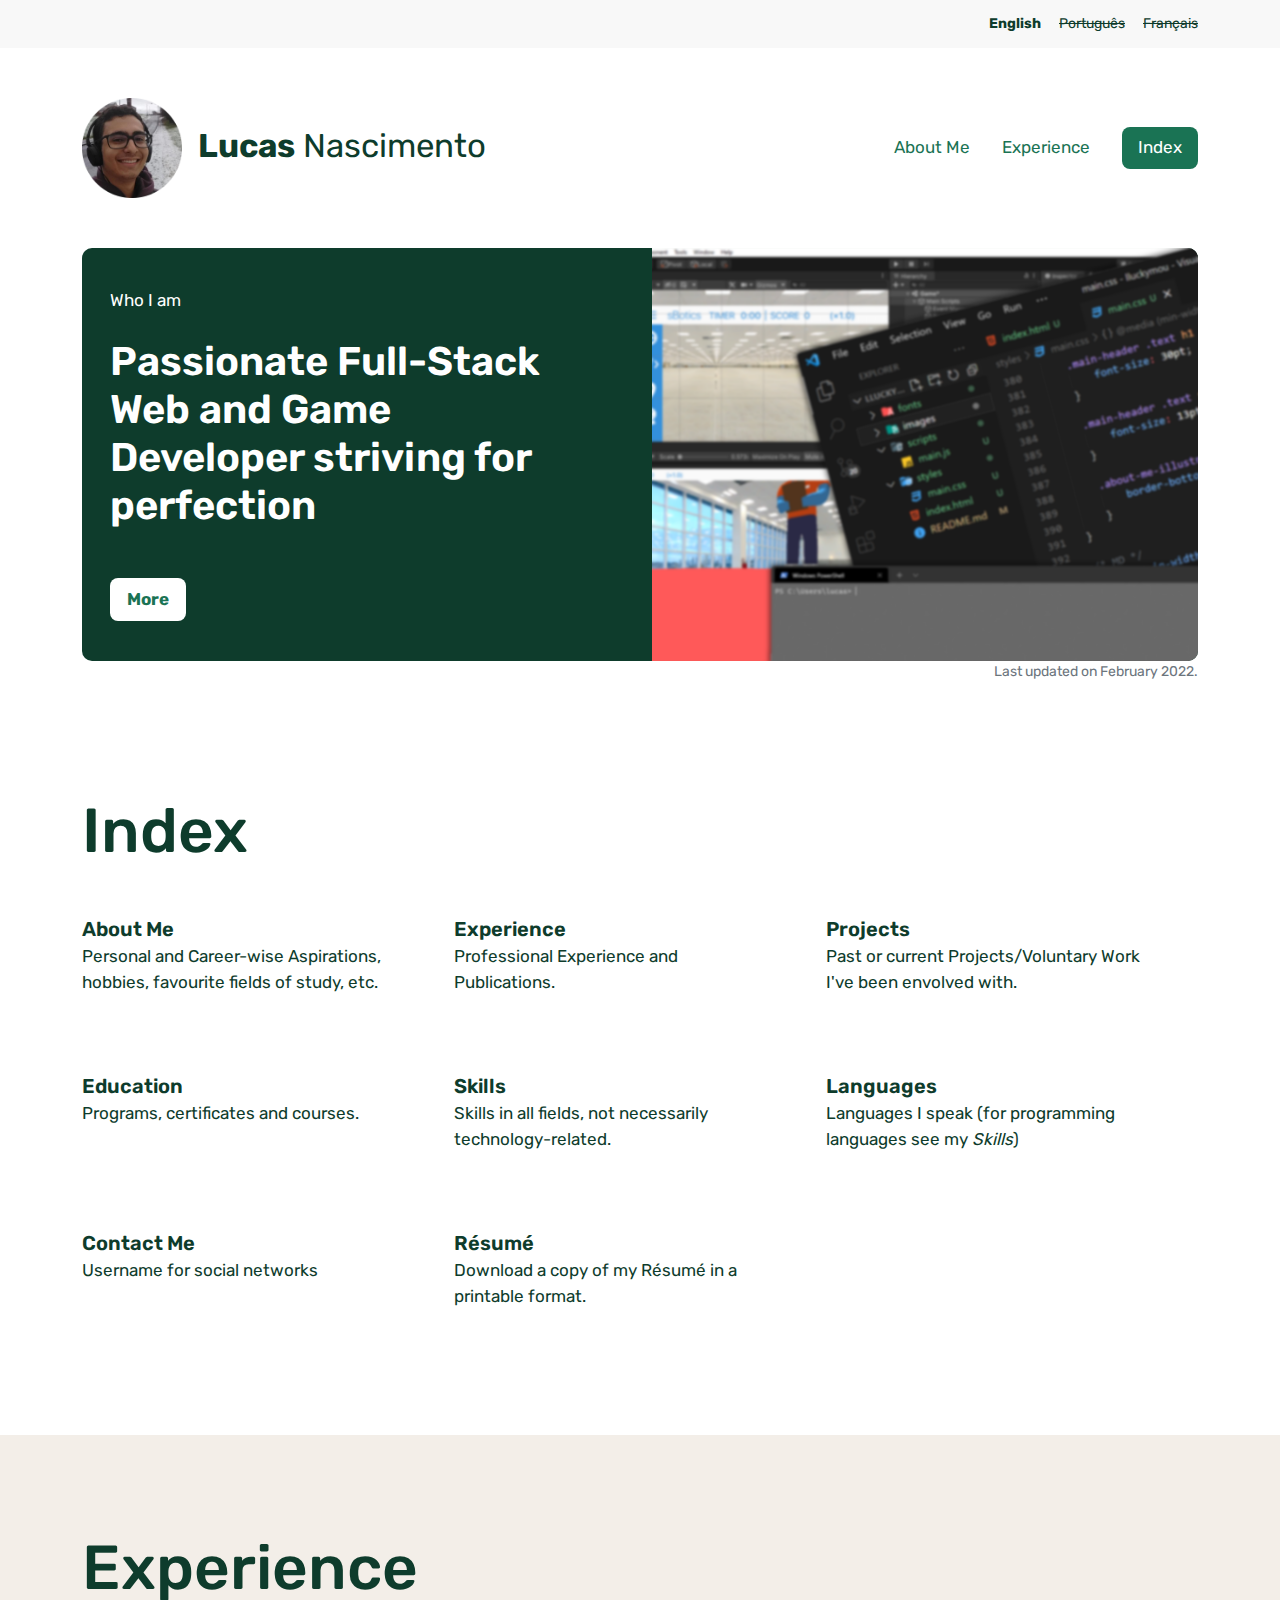
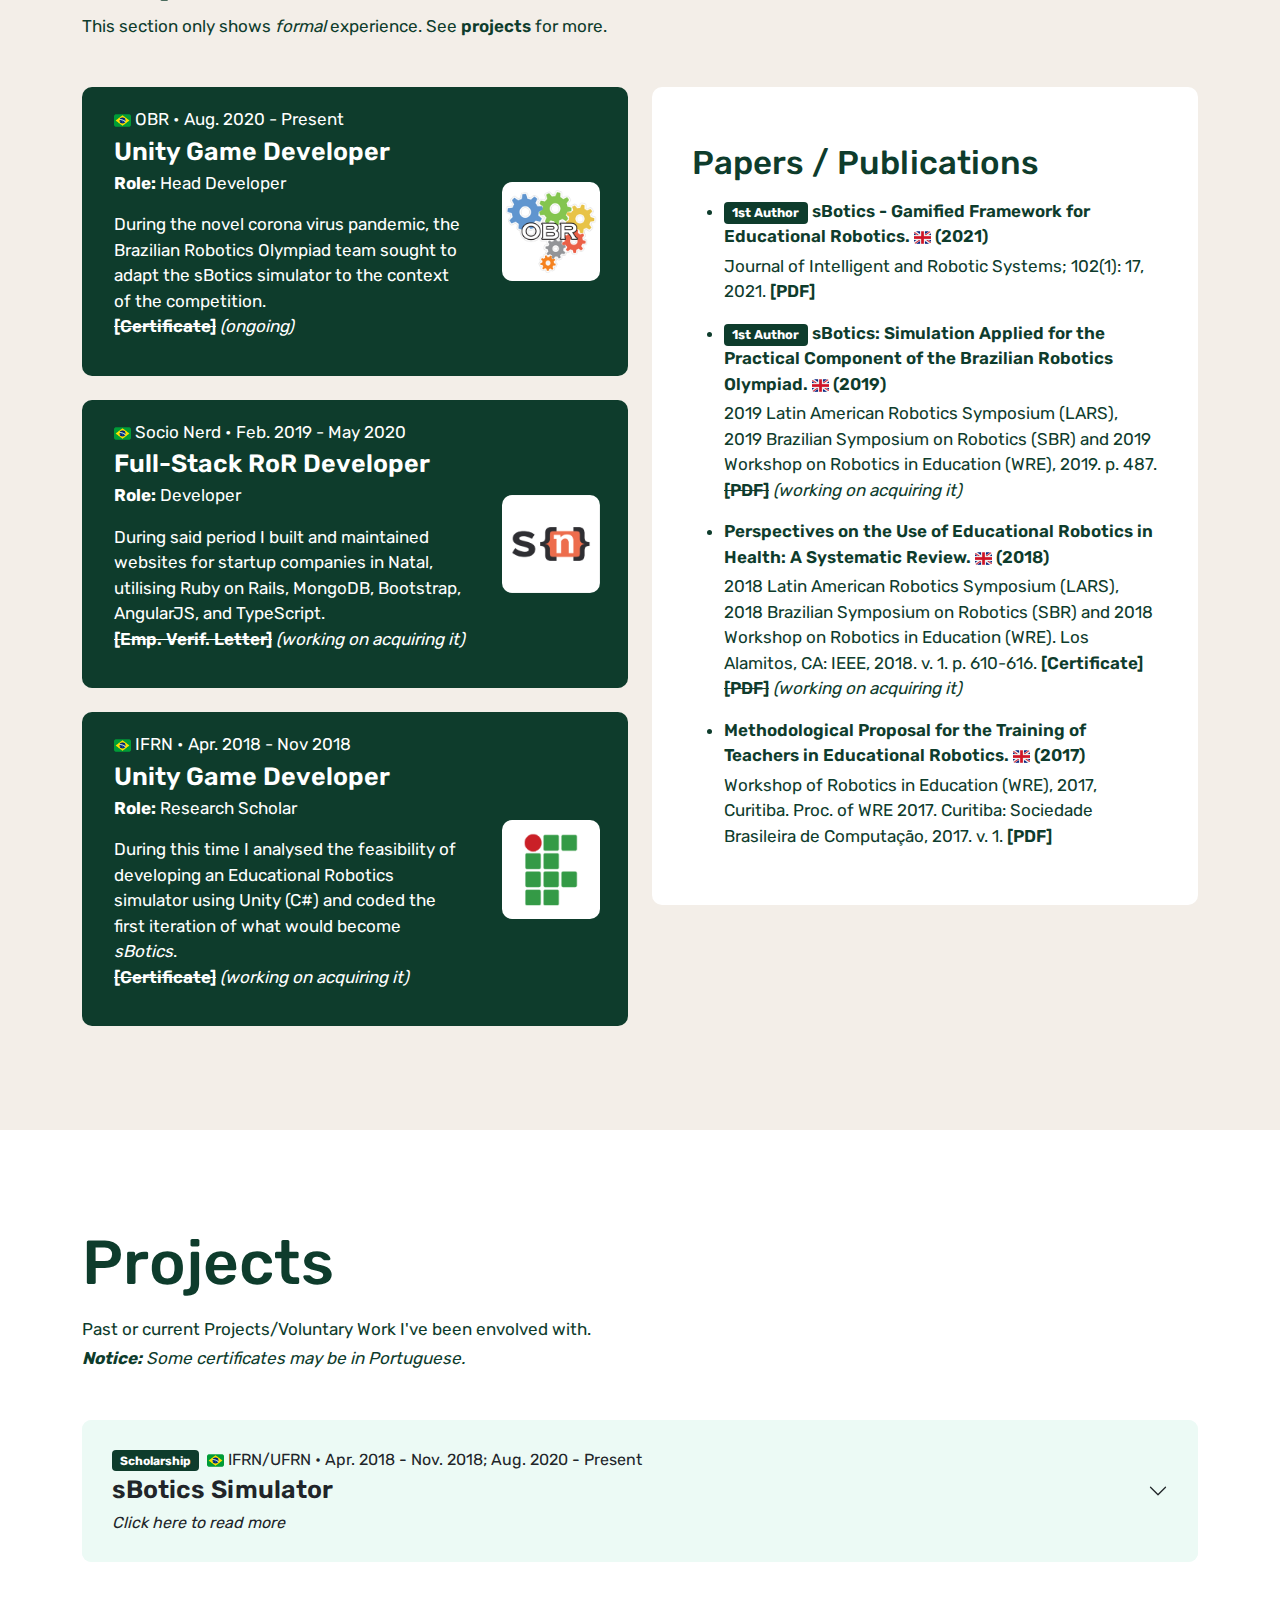
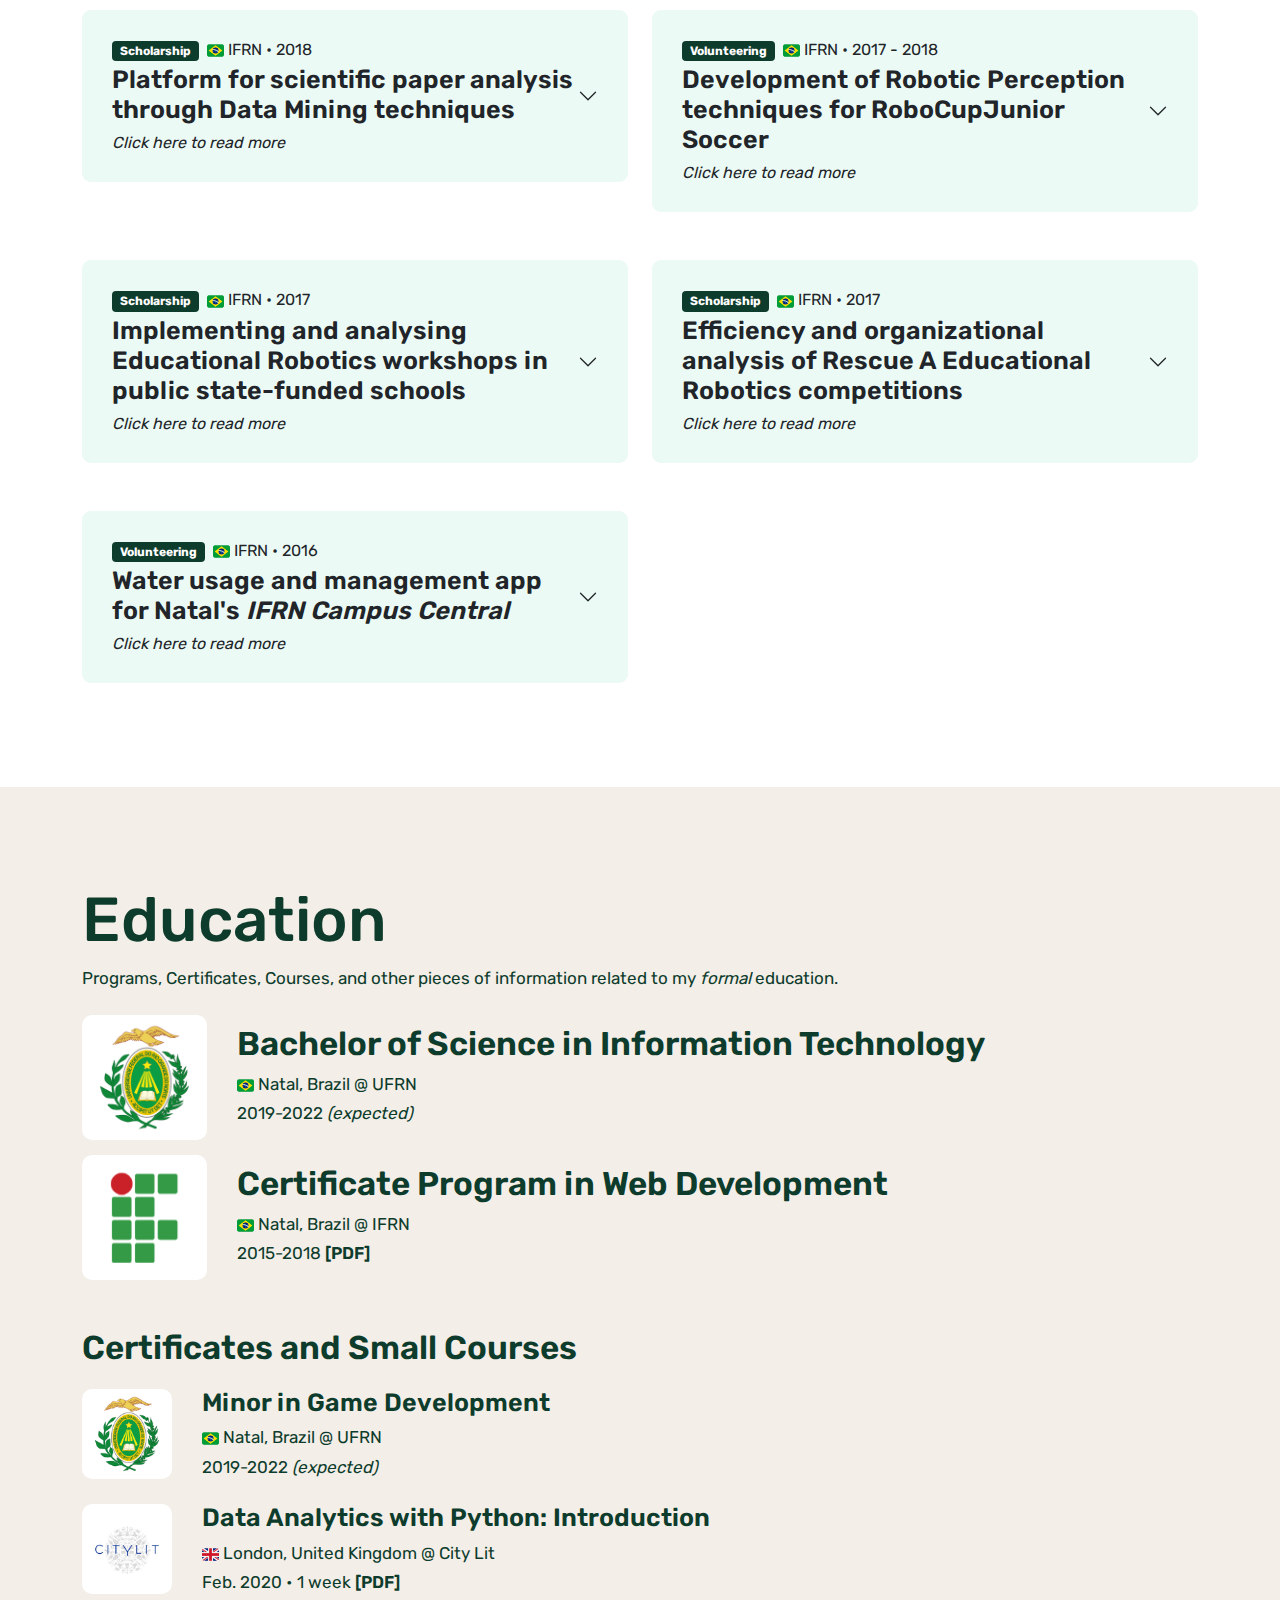
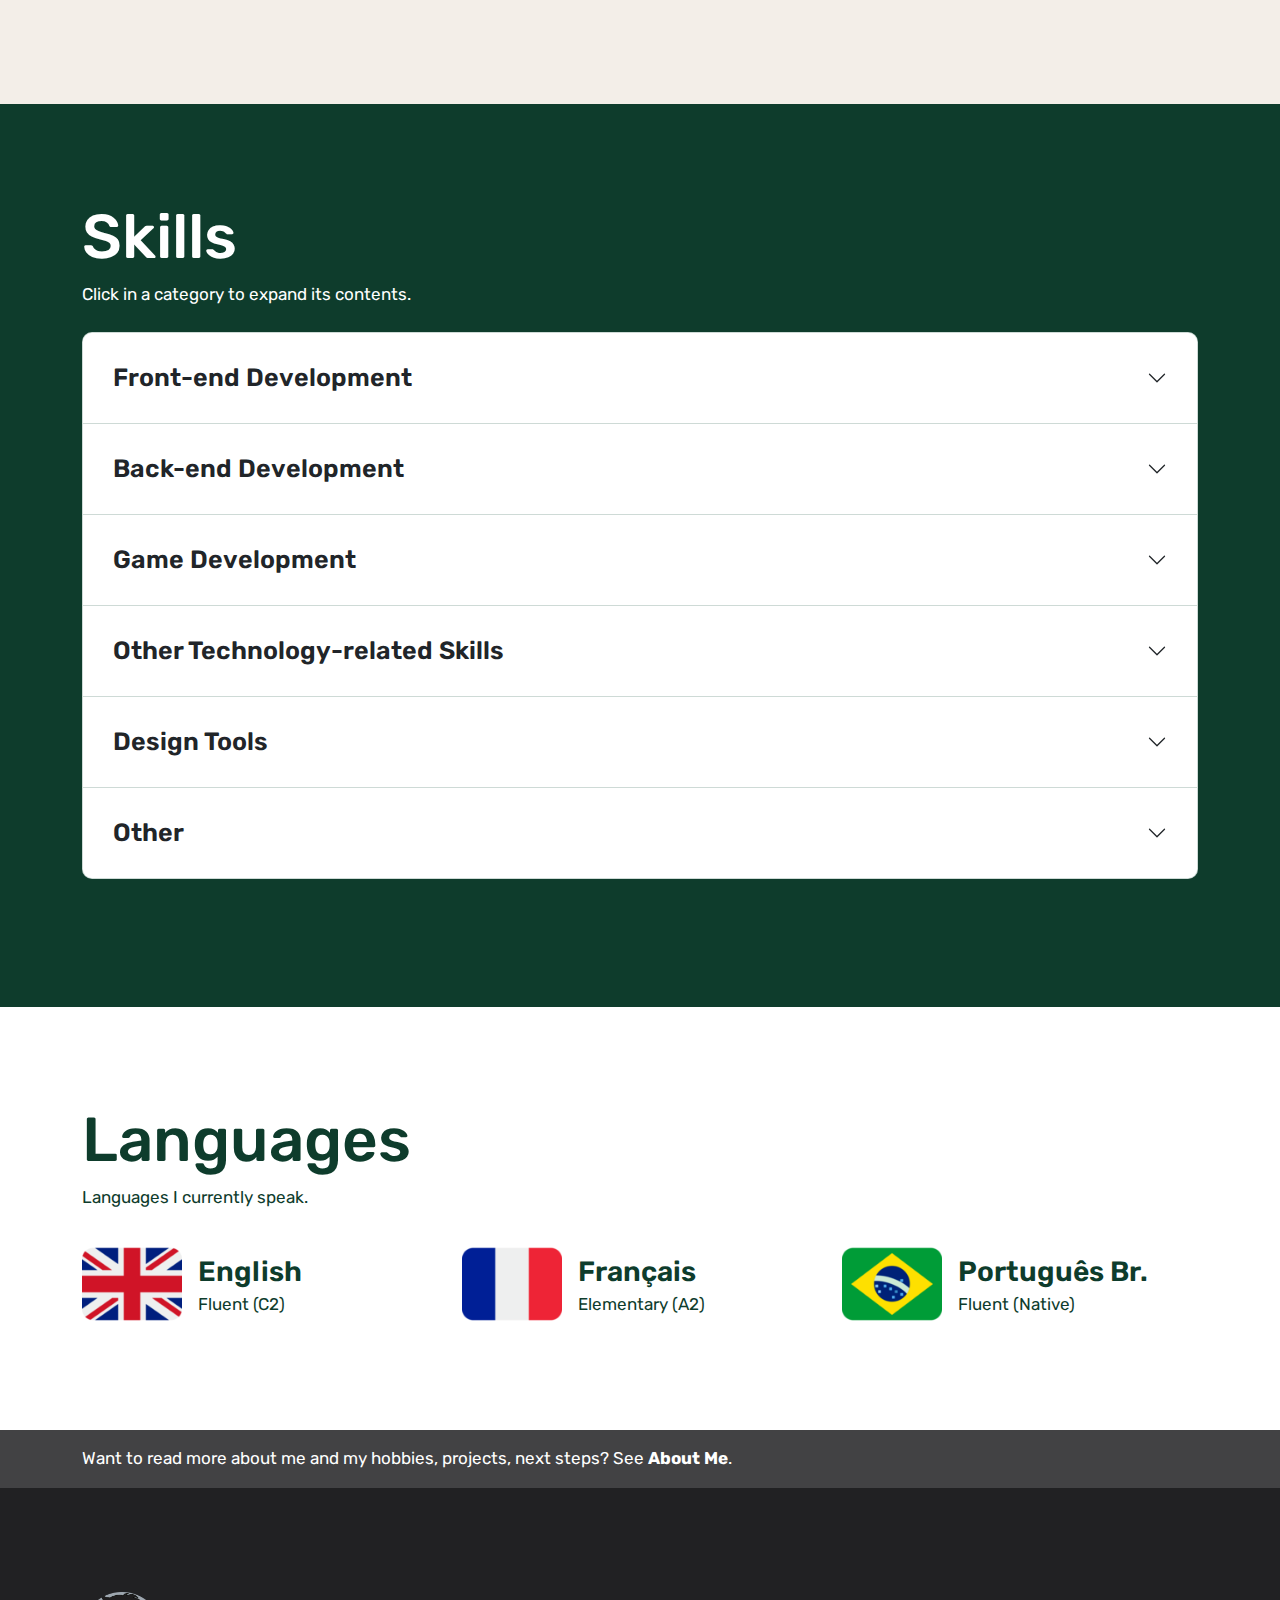
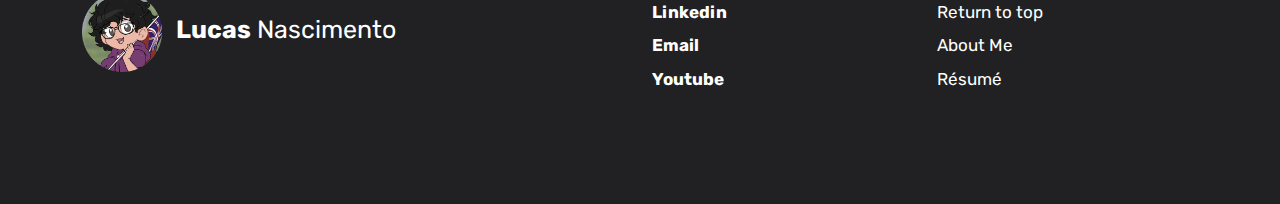
==== commit 8646f470: "New colour palette, footer and languages section" ====
--- a/index.html
+++ b/index.html
@@ -12,12 +12,12 @@
         <!-- Open Graph-->
         <meta property="og:locale" content="en_US" />
         <meta property="og:type" content="website" />
-        <meta property="og:title" content="Software Developer" />
-        <meta property="og:description" content="Software Developer" />
+        <meta property="og:title" content="Lucas Nascimento" />
+        <meta property="og:description" content="Game and Web Developer" />
         <meta property="og:url" content="https://lluckymou.github.io/" />
-        <meta property="og:site_name" content="Software Developer" />
-        <meta property="article:publisher" content="https://lucas.github.io/" />
-        <meta property="og:image" content="https://lucas.github.io/examples/preview.JPG" />
+        <meta property="og:site_name" content="Lucas Nascimento" />
+        <meta property="article:publisher" content="https://lluckymou.github.io/" />
+        <meta property="og:image" content="https://lluckymou.github.io/images/banner.png" />
         <!-- Stylesheets -->
         <link href="styles/bootstrap.min.css" rel="stylesheet"/>
         <link href="styles/timeline.css" rel="stylesheet"/>
@@ -35,27 +35,27 @@
         <div class="container">
             <header class="d-flex flex-wrap justify-content-center user-select-none">
                 <a href="index.html" class="mb-md-0 me-md-auto logo-outer">
-                    <img src="images/favicon.png">
+                    <img src="images/profile.png">
                     <span class="d-inline-block ms-2"><strong>Lucas</strong> Nascimento</span>
                 </a>
                 <ul class="nav nav-pills align-items-center">
                     <li>
                         <span class="nav-link">
-                            <a href="#experience" class="ll-blue">Experience</a>
+                            <a href="about_me.html" class="ll-secondary">About Me</a>
                         </span>
                     </li>
                     <li>
                         <span class="nav-link">
-                            <a href="#timeline" class="ll-blue">Timeline</a>
+                            <a href="#experience" class="ll-secondary">Experience</a>
                         </span>
                     </li>
                     <li>
-                        <a href="#index" class="nav-link btn ms-3 ll-btn ll-btn-blue">Index</a>
+                        <a href="#index" class="nav-link btn ms-3 ll-btn ll-btn-secondary">Index</a>
                     </li>
                 </ul>
             </header>
 
-            <div class="ll-bg-yellow ll-radius">
+            <div class="ll-bg-primary ll-text-bg ll-radius">
                 <div class="row flex-row-reverse">
                     <div class="jumbotron-banner position-relative col-12 col-lg-6">
                         <img src="images/banner.png">
@@ -63,11 +63,11 @@
                     <div class="jumbotron-banner-text col-12 col-lg-6">
                         <span>Who I am</span>
                         <h1 class="ll-fw-600 mt-4 mb-5">Passionate Full-Stack Web and Game Developer striving for perfection</h1>
-                        <a href="about_me.html" class="btn btn-lg ll-btn-white fw-bold ll-btn">About Me</a>
-                    </div>
-                </div>
-            </div>
-            <p class="text-end text-muted ll-text-small">Last updated on January 2022.</p>
+                        <a href="about_me.html" class="btn btn-lg ll-btn-white fw-bold ll-btn">More</a>
+                    </div>
+                </div>
+            </div>
+            <p class="text-end text-muted ll-text-small">Last updated on February 2022.</p>
 
             <section class="ll-section" id="index">
                 <h1 class="ll-text-section my-3">Index</h1>
@@ -104,18 +104,6 @@
                             </a>
                         </div>
                         <div class="topic-card col-12 col-md-6 col-lg-4">
-                            <a class="d-block" href="#timeline">
-                                <span class="title ll-fw-600">Timeline</span>
-                                <p>Timeline of achievements and past studies.</p>
-                            </a>
-                        </div>
-                        <div class="topic-card col-12 col-md-6 col-lg-4">
-                            <a class="d-block" href="#next-steps">
-                                <span class="title ll-fw-600">Next Steps</span>
-                                <p>My plans for the near and distant futures.</p>
-                            </a>
-                        </div>
-                        <div class="topic-card col-12 col-md-6 col-lg-4">
                             <a class="d-block" href="#languages">
                                 <span class="title ll-fw-600">Languages</span>
                                 <p>Languages I speak (for programming languages see my <i>Skills</i>)</p>
@@ -135,48 +123,19 @@
                         </div>
                     </div>
                 </div>
-                </section>
-                
-                <div class="accordion ll-text-primary pb-3 ll-double-section-margin-bottom" id="aspirations">
-                    <div class="accordion-item border-0">
-                        <h2 class="accordion-header" id="aspirationsHeading">
-                            <button class="accordion-button ll-accordion-padding hover collapsed" type="button" data-bs-toggle="collapse" data-bs-target="#collapseAspirations" aria-expanded="false" aria-controls="collapseAspirations">
-                                <div class="ll-text-primary">
-                                    <h1 class="ll-fw-600 mb-1">Aspirations</h1>
-                                    <p class="mb-0">Click here to read more.</p>
-                                </div>
-                            </button>
-                        </h2>
-                        <div id="collapseAspirations" class="accordion-collapse collapse" aria-labelledby="aspirationsHeading" data-bs-parent="#aspirations">
-                            <div class="accordion-body">
-                                <p>
-                                    For more personal information, see <a class="ll-fw-600" href="about_me.html"><i>About Me</i></a>.
-                                </p>
-                                <p>
-                                    In a world ever-increasingly defined by quantity over quality, I aspire to create meaningful software that can inspire others and promote the well-being of society.  As an aspiring Software Engineer, I understand and promote the idea of prototyping and analysing ideas before they're turned into code, as it leads to better written and performing programs with greater maintainability. For me, rewriting software is never <i>not</i> an option: If something isn't working, I at least consider rewriting it completely, making it more future-proof and expandable (you can only take the same car to the mechanic so many times before it justifies buying a new car).
-                                </p>
-                                <p>
-                                    In the information age, it's easy to come across bad pieces of advice, and developers need to be able to separate what works from what doesn't (not all StackOverflow posts will be able to resolve your problems, especially when your problem is derived from a lack of understanding of how the environment your programing in works). To me, being a developer isn't about being able to program in a specific language, but in a  specific paradigm: Coding in ASP.Net won't make one a better Spring Boot programmer, but understanding how the Model-View-Controller design pattern works makes it easier to learn the specific syntax of what will be tackled (that being not only the aforementioned languages but many others), usually taking a couple of days. However, developers usually seem eager to brag about the number of different programming languages they have used in the past, rather than focus on the different <i>types of projects</i> they have worked on before, which is what usually forces them to think outside the box.
-                                </p>
-                                <p>
-                                    It's not uncommon to find developers stuck for several days in completely avoidable situations if the software had been better designed; And this is where the prototyping (Software Engineering) comes in. Time "lost" in prototyping, modelling, and designing the software is often translated into time "gained" in its developing stage, and although hard for some to comprehend, that is exactly my <i>modus operandi</i> (way of doing things).
-                                </p>
-                            </div>
-                        </div>
-                    </div>
-                </div>
+            </section>
         </div>
 
-        <section class="ll-bg-light-yellow ll-section" id="experience">
+        <section class="ll-bg-tertiary ll-section" id="experience">
             <div class="container">
                 <h1 class="ll-text-section mt-3 mb-2">Experience</h1>
                 <p class="mb-4">This section only shows <i>formal</i> experience. See <a class="ll-fw-600" href="#projects">projects</a> for more.</p>
                 <div class="row">
                     <div class="col-12 col-lg-6">
-                        <div class="ll-bg-yellow ll-radius container my-4">
+                        <div class="ll-bg-primary ll-text-bg ll-radius container my-4">
                             <div class="row">
                                 <div class="jumbotron-experience col-12 col-md-10 col-lg-8 col-xl-9">
-                                    <span><a href="http://www.obr.org.br/"><img class="ll-height-header-text" src="images/countries/brazil.png"> OBR</a> • Aug. 2020 - Present</span>
+                                    <span><a class="ll-text-bg" href="http://www.obr.org.br/"><img class="ll-height-header-text" src="images/countries/brazil.png"> OBR</a> • Aug. 2020 - Present</span>
                                     <h1 class="ll-fw-600 mt-1 mb-1">Unity Game Developer</h1>
                                     <span class="d-block mb-3"><b>Role:</b> Head Developer</span>
                                     <p class="mb-0">
@@ -191,10 +150,10 @@
                                 </div>
                             </div>
                         </div>
-                        <div class="ll-bg-yellow ll-radius container my-4">
+                        <div class="ll-bg-primary ll-text-bg ll-radius container my-4">
                             <div class="row">
                                 <div class="jumbotron-experience col-12 col-md-10 col-lg-8 col-xl-9">
-                                    <span><a href="https://www.socionerd.com.br/"><img class="ll-height-header-text" src="images/countries/brazil.png"> Socio Nerd</a> • Feb. 2019 - May 2020</span>
+                                    <span><a class="ll-text-bg" href="https://www.socionerd.com.br/"><img class="ll-height-header-text" src="images/countries/brazil.png"> Socio Nerd</a> • Feb. 2019 - May 2020</span>
                                     <h1 class="ll-fw-600 mt-1 mb-1">Full-Stack RoR Developer</h1>
                                     <span class="d-block mb-3"><b>Role:</b> Developer</span>
                                     <p class="mb-0">During said period I built and maintained websites for startup companies in Natal, utilising Ruby on Rails, MongoDB, Bootstrap, AngularJS, and TypeScript. </p>
@@ -207,10 +166,10 @@
                                 </div>
                             </div>
                         </div>
-                        <div class="ll-bg-yellow ll-radius container my-4">
+                        <div class="ll-bg-primary ll-text-bg ll-radius container my-4">
                             <div class="row">
                                 <div class="jumbotron-experience col-12 col-md-10 col-lg-8 col-xl-9">
-                                    <span><a href="https://portal.ifrn.edu.br/"><img class="ll-height-header-text" src="images/countries/brazil.png"> IFRN</a> • Apr. 2018 - Nov 2018</span>
+                                    <span><a class="ll-text-bg" href="https://portal.ifrn.edu.br/"><img class="ll-height-header-text" src="images/countries/brazil.png"> IFRN</a> • Apr. 2018 - Nov 2018</span>
                                     <h1 class="ll-fw-600 mt-1 mb-1">Unity Game Developer</h1>
                                     <span class="d-block mb-3"><b>Role:</b> Research Scholar</span>
                                     <p class="mb-0">During this time I analysed the feasibility of developing an Educational Robotics simulator using Unity (C#) and coded the first iteration of what would become <i>sBotics</i>. 
@@ -230,11 +189,11 @@
                             <h1 class="ll-text-section my-3">Papers / Publications</h1>
                             <ul>
                                 <li>
-                                    <a class="ll-fw-600 d-block" target="_blank" href="https://link.springer.com/article/10.1007%2Fs10846-021-01364-8"><span class="badge ll-bg-dark-blue">1st Author</span> sBotics - Gamified Framework for Educational Robotics. <img class="ll-height-header-text" src="images/countries/uk.png"> (2021)</a>
+                                    <a class="ll-fw-600 d-block" target="_blank" href="https://link.springer.com/article/10.1007%2Fs10846-021-01364-8"><span class="badge ll-bg-primary">1st Author</span> sBotics - Gamified Framework for Educational Robotics. <img class="ll-height-header-text" src="images/countries/uk.png"> (2021)</a>
                                     <span class="d-block mt-1 mb-3">Journal of Intelligent and Robotic Systems; 102(1): 17, 2021. <a class="ll-fw-600" target="_blank" href="source/experience/Nascimento2021_Article_SBotics-GamifiedFrameworkForEd.pdf">[PDF]</a></span>
                                 </li>
                                 <li>
-                                    <a class="ll-fw-600 d-block" target="_blank" href="https://doi.org/10.1109/LARS-SBR-WRE48964.2019.00092"><span class="badge ll-bg-dark-blue">1st Author</span> sBotics: Simulation Applied for the Practical Component of the Brazilian Robotics Olympiad. <img class="ll-height-header-text" src="images/countries/uk.png"> (2019)</a>
+                                    <a class="ll-fw-600 d-block" target="_blank" href="https://doi.org/10.1109/LARS-SBR-WRE48964.2019.00092"><span class="badge ll-bg-primary">1st Author</span> sBotics: Simulation Applied for the Practical Component of the Brazilian Robotics Olympiad. <img class="ll-height-header-text" src="images/countries/uk.png"> (2019)</a>
                                     <span class="d-block mt-1 mb-3">2019 Latin American Robotics Symposium (LARS), 2019 Brazilian Symposium on Robotics (SBR) and 2019 Workshop on Robotics in Education (WRE), 2019. p. 487. <span class="text-decoration-line-through ll-fw-600">[PDF]</span> <i>(working on acquiring it)</i></span>
                                 </li>
                                 <li>
@@ -263,9 +222,9 @@
                         <div class="accordion-item border-0">
                             <h2 class="accordion-header" id="projectOneHeading">
                                 <button class="accordion-button ll-accordion-padding hover collapsed" type="button" data-bs-toggle="collapse" data-bs-target="#collapseProjectOne" aria-expanded="false" aria-controls="collapseProjectOne">
-                                    <div class="ll-text-primary">
-                                        <span><span class="badge ll-bg-blue d-inline-block me-1">Scholarship</span> <img class="ll-height-header-text" src="images/countries/brazil.png"> IFRN/UFRN • Apr. 2018 - Nov. 2018; Aug. 2020 - Present</span>
-                                        <h1 class="ll-fw-600 mb-2 mt-1 ll-skill-title ll-text-primary">sBotics Simulator</h1>
+                                    <div>
+                                        <span><span class="badge ll-bg-primary d-inline-block me-1">Scholarship</span> <img class="ll-height-header-text" src="images/countries/brazil.png"> IFRN/UFRN • Apr. 2018 - Nov. 2018; Aug. 2020 - Present</span>
+                                        <h1 class="ll-fw-600 mb-2 mt-1 ll-skill-title">sBotics Simulator</h1>
                                         <p class="mb-0"><i>Click here to read more</i></p>
                                     </div>
                                 </button>
@@ -273,15 +232,41 @@
                             <div id="collapseProjectOne" class="accordion-collapse collapse" aria-labelledby="projectOneHeading" data-bs-parent="#projectOne">
                                 <div class="accordion-body">
                                     <p>
-                                        During the novel coronavirus pandemic, the Brazilian Robotics Olympiad team sought to adapt the sBotics simulator to the context of the competiton.
-                                    </p>
-                                    <p>
-                                        <b>2018 desc:</b>
-                                        Este projeto visou o desenvolvimento de uma plataforma de simulação robótica aplicada a um ambiente de robótica educacional, especificamente a simulação dos níveis 1 e 2 da prova prática da Olímpiada Brasileira de Robótica. Na abordagem comum desta prova utiliza-se Kits de Robótica para simular o resgate de uma vítima em um ambiente de desastre. A idéia deste trabalho não é substituir a prova prática mas fornecer uma alternativa para aqueles que desejam testar seus conhecimentos e não possuem kits, permitir o teste de conhecimentos de programação sem danificar o robô, promover a difusão da Robótica Educacional e da Olimpíada Brasileira de Robótica através de um simulador acessível em formato de jogo para smartphones e tablets. O usuário, através do sistema, deverá ser capaz de programar o robô virtual para seguir um conjunto de instruções definidas fazendo uso da linguagem R-Educ e em seguida simular o funcionamento do seu robô em uma arena similar a real gerada aleatoriamente pelo sistema. Como contribuição à comunidade, a ferramenta proposta pode ser usada para aumentar a adesão das escolas brasileiras às metodologias de robótica educacional, ou em competições de robótica.
-                                    </p>
-                                    <p><b>Technologies used:</b> Unity (UI); C#; HTML + CSS; jQuery (js);</p>
+                                        The list you see below is a large 'skeleton' of a text, that has to make justice to the size and scope of this project - as well as the very important role I played in it. Something this large deserves more than a simple "explainer" abstract-like text.
+                                    </p>
+                                    <ol>
+                                        <li>The Idea:</li>
+                                        <ol>
+                                            <li>Democratization (spread) of Robotics:</li>
+                                            <ol>
+                                                <li>Price of robotics kits in the context of a developing country;</li>
+                                                <li>Schools already have computers, while Robotics Kits are an expensive investment.</li>
+                                            </ol>
+                                            <li>Colourful user-interface to entice children;</li>
+                                            <li>Use another project called <a href="https://repositorio.ufrn.br/handle/123456789/22048"><b>rEduc/wEduc</b></a>, to provide a portuguese text-based coding experience to create an incentive for students to ditch block-based (scratch-like) programming.</li>
+                                        </ol>
+                                        <li>The Execution:</li>
+                                        <ol>
+                                            <li>Unity as the platform of choice for development;</li>
+                                            <li>LEGO NXT as the basis of the simulated robots;</li>
+                                            <li>wEduc/sBotics integration through APIs;</li>
+                                            <li>Roslyn C# compiler for code injection and execution.</li>
+                                        </ol>
+                                        <li>The Outcome:</li>
+                                        <ol>
+                                            <li>Two papers published;</li>
+                                            <li>Helping students start programming robots;</li>
+                                            <li>Hosting the Brazilian Robotics Olympiad;</li>
+                                            <li>Hosting RoboCupJunior Worldwide 2021 Rescue Line;</li>
+                                            <li>Thousands of users;</li>
+                                            <li>Community creating videos on youtube, tutorials, courses on the platform, etc;</li>
+                                        </ol>
+                                    </ol>
+                                    <p><b>Technologies used:</b> Unity (UI, C# scripting); HTML + CSS; jQuery (js);</p>
                                     <p><b>Results:</b> Simulator used as the practical component of the Brazilian Robotics Olympiad for 2020 and 2021, as well as the platform of choice for the RoboCupJunior Worldwide 2021 Rescue Line;</p>
-                                    <p><a class="ll-fw-600" target="_blank" href="source/experience/mnr-sbotics.pdf">[MNR (RNF) Certificate]</a>; <span class="text-decoration-line-through ll-fw-600">[IFRN Certificate]</span> <i>(working on acquiring it)</i>; <span class="text-decoration-line-through ll-fw-600">[2019 Paper]</span> <i>(working on acquiring it)</i>; <a class="ll-fw-600" target="_blank" href="source/experience/Nascimento2021_Article_SBotics-GamifiedFrameworkForEd.pdf">[2021 Paper]</a>; <span class="text-decoration-line-through ll-fw-600">[RoboCupJunior Certificate]</span> <i>(working on acquiring it)</i>; <span class="text-decoration-line-through ll-fw-600">[OBR Certificate]</span> <i>(ongoing)</i>.</p>
+                                    <p><a class="ll-fw-600" target="_blank" href="source/experience/mnr-sbotics.pdf">[MNR (National Robotics Fair) Certificate]</a>; <span class="text-decoration-line-through ll-fw-600">[IFRN Certificate]</span>*; <span class="text-decoration-line-through ll-fw-600">[2019 Paper]</span>*; <a class="ll-fw-600" target="_blank" href="source/experience/Nascimento2021_Article_SBotics-GamifiedFrameworkForEd.pdf">[2021 Paper]</a>; <a class="ll-fw-600" target="_blank" href="source/experience/Lucas_VolunteerCert2021-rescue.pdf">[RoboCupJunior Certificate]</a>; <a class="ll-fw-600" target="_blank" href="https://web.archive.org/web/20220220214757/https://junior.forum.robocup.org/t/sbotics-rescue-line-simulation-platform-release-for-the-2021-international-event/1855">[RoboCupJunior<sup>2</sup>]</a>; <span class="ll-fw-600">OBR Materials:</span> <a class="ll-fw-600" target="_blank" href="https://www.youtube.com/watch?v=2tNwdQZk1DI">[1]</a> <a class="ll-fw-600" target="_blank" href="https://web.archive.org/web/20220220222753/http://www.obr.org.br/modalidade-pratica/etapa-regional/">[2]</a> <a class="ll-fw-600" target="_blank" href="source/experience/complementary/OBR2020_MP_ManualRegrasSimulacao.pdf">[3]</a> <a class="ll-fw-600" target="_blank" href="source/experience/complementary/OBR2021_MP_ManualRegrasSIMEstadual.pdf">[4]</a> <a class="ll-fw-600" target="_blank" href="source/experience/complementary/OBR2021_MP_ManualRegrasSIM_Nacional.pdf">[5]</a>; <a class="ll-fw-600" target="_blank" href="source/experience/complementary/2020_MundoRobotica_v7n18.pdf">[Mundo Robótica (Robotics World) Magazine]</a> <i>(Page 13)</i>; <span class="text-decoration-line-through ll-fw-600">[OBR Certificate]</span>**.</p>
+                                    <p class="mb-0">* - Working on acquiring it;</p>
+                                    <p>** - Ongoing.</p>
                                 </div>
                             </div>
                         </div>
@@ -291,9 +276,9 @@
                         <div class="accordion-item border-0">
                             <h2 class="accordion-header" id="projectFourHeading">
                                 <button class="accordion-button ll-accordion-padding hover collapsed" type="button" data-bs-toggle="collapse" data-bs-target="#collapseProjectFour" aria-expanded="false" aria-controls="collapseProjectFour">
-                                    <div class="ll-text-primary">
-                                        <span><span class="badge ll-bg-blue d-inline-block me-1">Scholarship</span> <img class="ll-height-header-text" src="images/countries/brazil.png"> IFRN • 2018</span>
-                                        <h1 class="ll-fw-600 mb-2 mt-1 ll-skill-title ll-text-primary">Platform for scientific paper analysis through Data Mining techniques</h1>
+                                    <div>
+                                        <span><span class="badge ll-bg-primary d-inline-block me-1">Scholarship</span> <img class="ll-height-header-text" src="images/countries/brazil.png"> IFRN • 2018</span>
+                                        <h1 class="ll-fw-600 mb-2 mt-1 ll-skill-title ">Platform for scientific paper analysis through Data Mining techniques</h1>
 
                                         <p class="mb-0"><i>Click here to read more</i></p>
                                     </div>
@@ -303,9 +288,8 @@
                                 <div class="accordion-body">
                                     <p><i>The project description below was written in 2018, and translated into English in 2022.</i></p>
                                     <p>
-                                        Mineração de dados é uma etapa do processo de aquisição de conhecimento contido em um grande volume de dados. Com a crescente difusão e avanços científicos e tecnológicos tem se tornado cada vez mais complexo estabelecer o estado da arte de determinadas pesquisas e ferramentas. No entanto, um grande volume da dados representa uma fonte valiosa de informação, uma vez que ele registra medidas vitais de uma ou mais entidades de interesse, sejam elas comerciais, científicas ou governamentais. Este projeto teve por objetivo o desenvolvimento de uma plataforma web de coleta e análise de dados de artigos científicos a partir de técnicas de mineração de dados. A plataforma fornecida foi planejada para fornecer, a partir de um conjunto de artigos inseridos, um mapeamento dos temas de pesquisa, palavras chave, locais de produção científica, principais nomes envolvidos, temas de trabalhos futuros e outros dados relevantes.
-                                    </p>
-                                    <p><b>Technologies used:</b> TO DO;</p>
+                                        Data mining is a step in the process of acquiring knowledge contained in a large volume of data. With the growth of scientific and technological advances, it has become increasingly complex to establish the state of the art of certain research topics and tools. However, a large volume of data represents a valuable source of information, as it records vital measurements of one or more entities of interest, whether they are commercial, scientific or governmental. This project aimed at developing a web platform for collecting and analyzing data from scientific articles using data mining techniques. The platform was designed to provide, from a set of articles inserted, a mapping of research topics, keywords, places of scientific production, authors involved, topics for future works and other relevant data.
+                                    </p>
                                     <p><span class="text-decoration-line-through ll-fw-600">[Certificate]</span> <i>(working on acquiring it)</i></p>
                                 </div>
                             </div>
@@ -316,9 +300,9 @@
                         <div class="accordion-item border-0">
                             <h2 class="accordion-header" id="projectTwoHeading">
                                 <button class="accordion-button ll-accordion-padding hover collapsed" type="button" data-bs-toggle="collapse" data-bs-target="#collapseProjectTwo" aria-expanded="false" aria-controls="collapseProjectTwo">
-                                    <div class="ll-text-primary">
-                                        <span><span class="badge ll-bg-blue d-inline-block me-1">Volunteering</span> <img class="ll-height-header-text" src="images/countries/brazil.png"> IFRN • 2017 - 2018</span>
-                                        <h1 class="ll-fw-600 mb-2 mt-1 ll-skill-title ll-text-primary">Development of Robotic Perception techniques for RoboCupJunior Soccer</h1>
+                                    <div>
+                                        <span><span class="badge ll-bg-primary d-inline-block me-1">Volunteering</span> <img class="ll-height-header-text" src="images/countries/brazil.png"> IFRN • 2017 - 2018</span>
+                                        <h1 class="ll-fw-600 mb-2 mt-1 ll-skill-title ">Development of Robotic Perception techniques for RoboCupJunior Soccer</h1>
                                         <p class="mb-0"><i>Click here to read more</i></p>
                                     </div>
                                 </button>
@@ -341,9 +325,9 @@
                         <div class="accordion-item border-0">
                             <h2 class="accordion-header" id="projectFiveHeading">
                                 <button class="accordion-button ll-accordion-padding hover collapsed" type="button" data-bs-toggle="collapse" data-bs-target="#collapseProjectFive" aria-expanded="false" aria-controls="collapseProjectFive">
-                                    <div class="ll-text-primary">
-                                        <span><span class="badge ll-bg-blue d-inline-block me-1">Scholarship</span> <img class="ll-height-header-text" src="images/countries/brazil.png"> IFRN • 2017</span>
-                                        <h1 class="ll-fw-600 mb-2 mt-1 ll-skill-title ll-text-primary">Implementing and analysing Educational Robotics workshops in public state-funded schools</h1>
+                                    <div>
+                                        <span><span class="badge ll-bg-primary d-inline-block me-1">Scholarship</span> <img class="ll-height-header-text" src="images/countries/brazil.png"> IFRN • 2017</span>
+                                        <h1 class="ll-fw-600 mb-2 mt-1 ll-skill-title ">Implementing and analysing Educational Robotics workshops in public state-funded schools</h1>
 
                                         <p class="mb-0"><i>Click here to read more</i></p>
                                     </div>
@@ -353,7 +337,7 @@
                                 <div class="accordion-body">
                                     <p><i>The project description below was written in 2017, and translated into English in 2022.</i></p>
                                     <p>
-                                        Este projeto teve como objetivo realizar a implementação e acompanhamento de oficinas de robótica em escolas da rede estadual do RIo Grande do Norte. A robótica educacional é uma ferramenta inovadora que permite que que os alunos envolvidos em oficinas estimulem o seu pensamento investigativo, desenvolvam o raciocínio lógico, coordenação motora além de auxiliar no aprendizado de conteúdos interdisciplinares. Com esse projeto permitiremos que professores de disciplinas propedeuticas se sintam mais à vontade e estimulados em aplicar essa ferramenta por contar com suporte na elaboração e execução de oficinas. Pretendemos ampliar as oportunidades educacionais, facilitando o acesso desta ferramenta por uma nova comunidade acadêmica.
+                                        This project aimed at implementing and monitoring Robotics workshops in state-funded public schools of the state of Rio Grande do Norte, Brazil. Educational robotics can be thought of as an innovative tool that allows students involved in workshops to stimulate their investigative thinking, develop logical reasoning, motor coordination and help in the learning of interdisciplinary content. With this project, we sought to allow teachers of propaedeutic disciplines to feel more comfortable and encouraged to apply this "tool", giving the necessary support in the preparation and execution of workshops.
                                     </p>
                                     <p><span class="text-decoration-line-through ll-fw-600">[Certificate]</span> <i>(working on acquiring it)</i></p>
                                 </div>
@@ -365,9 +349,9 @@
                         <div class="accordion-item border-0">
                             <h2 class="accordion-header" id="projectSixHeading">
                                 <button class="accordion-button ll-accordion-padding hover collapsed" type="button" data-bs-toggle="collapse" data-bs-target="#collapseProjectSix" aria-expanded="false" aria-controls="collapseProjectSix">
-                                    <div class="ll-text-primary">
-                                        <span><span class="badge ll-bg-blue d-inline-block me-1">Scholarship</span> <img class="ll-height-header-text" src="images/countries/brazil.png"> IFRN • 2017</span>
-                                        <h1 class="ll-fw-600 mb-2 mt-1 ll-skill-title ll-text-primary">Efficiency and organizational analysis of Rescue A Educational Robotics competitions</h1>
+                                    <div>
+                                        <span><span class="badge ll-bg-primary d-inline-block me-1">Scholarship</span> <img class="ll-height-header-text" src="images/countries/brazil.png"> IFRN • 2017</span>
+                                        <h1 class="ll-fw-600 mb-2 mt-1 ll-skill-title ">Efficiency and organizational analysis of Rescue A Educational Robotics competitions</h1>
 
                                         <p class="mb-0"><i>Click here to read more</i></p>
                                     </div>
@@ -389,9 +373,9 @@
                         <div class="accordion-item border-0">
                             <h2 class="accordion-header" id="projectThreeHeading">
                                 <button class="accordion-button ll-accordion-padding hover collapsed" type="button" data-bs-toggle="collapse" data-bs-target="#collapseProjectThree" aria-expanded="false" aria-controls="collapseProjectThree">
-                                    <div class="ll-text-primary">
-                                        <span><span class="badge ll-bg-blue d-inline-block me-1">Volunteering</span> <img class="ll-height-header-text" src="images/countries/brazil.png"> IFRN • 2016</span>
-                                        <h1 class="ll-fw-600 mb-2 mt-1 ll-skill-title ll-text-primary">Water usage and management app for Natal's <i>IFRN Campus Central</i></h1>
+                                    <div>
+                                        <span><span class="badge ll-bg-primary d-inline-block me-1">Volunteering</span> <img class="ll-height-header-text" src="images/countries/brazil.png"> IFRN • 2016</span>
+                                        <h1 class="ll-fw-600 mb-2 mt-1 ll-skill-title ">Water usage and management app for Natal's <i>IFRN Campus Central</i></h1>
 
                                         <p class="mb-0"><i>Click here to read more</i></p>
                                     </div>
@@ -413,7 +397,7 @@
             </div>
         </section>
 
-        <section class="ll-bg-background-blue ll-section" id="education">
+        <section class="ll-bg-tertiary ll-section" id="education">
             <div class="container mb-4">
                 <h1 class="ll-text-section mt-3 mb-2">Education</h1>
                 <p class="mb-4">Programs, Certificates, Courses, and other pieces of information related to my <i>formal</i> education.</p>
@@ -453,7 +437,7 @@
             </div>
         </section>
 
-        <section class="ll-bg-dark-blue ll-text-bg ll-section" id="skills">
+        <section class="ll-bg-primary ll-text-bg ll-section" id="skills">
             <div class="container">
                 <h1 class="ll-text-section mt-3 mb-2">Skills</h1>
                 <p class="mb-4">Click in a category to expand its contents.</p>
@@ -461,7 +445,7 @@
                     <div class="accordion-item">
                         <h2 class="accordion-header" id="headingOne">
                             <button class="accordion-button ll-accordion-padding collapsed" type="button" data-bs-toggle="collapse" data-bs-target="#collapseOne" aria-expanded="false" aria-controls="collapseOne">
-                                <h1 class="ll-fw-600 m-0 ll-skill-title ll-text-primary">Front-end Development</h1>
+                                <h1 class="ll-fw-600 m-0 ll-skill-title">Front-end Development</h1>
                             </button>
                         </h2>
                         <div id="collapseOne" class="accordion-collapse collapse" aria-labelledby="headingOne" data-bs-parent="#accordionExample">
@@ -503,7 +487,7 @@
                     <div class="accordion-item">
                         <h2 class="accordion-header" id="headingTwo">
                             <button class="accordion-button ll-accordion-padding collapsed" type="button" data-bs-toggle="collapse" data-bs-target="#collapseTwo" aria-expanded="false" aria-controls="collapseTwo">
-                                <h1 class="ll-fw-600 m-0 ll-skill-title ll-text-primary">Back-end Development</h1>
+                                <h1 class="ll-fw-600 m-0 ll-skill-title">Back-end Development</h1>
                             </button>
                         </h2>
                         <div id="collapseTwo" class="accordion-collapse collapse" aria-labelledby="headingTwo" data-bs-parent="#accordionExample">
@@ -541,7 +525,7 @@
                     <div class="accordion-item">
                         <h2 class="accordion-header" id="headingThree">
                             <button class="accordion-button ll-accordion-padding collapsed" type="button" data-bs-toggle="collapse" data-bs-target="#collapseThree" aria-expanded="false" aria-controls="collapseThree">
-                                <h1 class="ll-fw-600 m-0 ll-skill-title ll-text-primary">Game Development</h1>
+                                <h1 class="ll-fw-600 m-0 ll-skill-title">Game Development</h1>
                             </button>
                         </h2>
                         <div id="collapseThree" class="accordion-collapse collapse" aria-labelledby="headingThree" data-bs-parent="#accordionExample">
@@ -570,7 +554,7 @@
                     <div class="accordion-item">
                         <h2 class="accordion-header" id="headingFour">
                             <button class="accordion-button ll-accordion-padding collapsed" type="button" data-bs-toggle="collapse" data-bs-target="#collapseFour" aria-expanded="false" aria-controls="collapseFour">
-                                <h1 class="ll-fw-600 m-0 ll-skill-title ll-text-primary">Other Technology-related Skills</h1>
+                                <h1 class="ll-fw-600 m-0 ll-skill-title">Other Technology-related Skills</h1>
                             </button>
                         </h2>
                         <div id="collapseFour" class="accordion-collapse collapse" aria-labelledby="headingFour" data-bs-parent="#accordionExample">
@@ -625,7 +609,7 @@
                     <div class="accordion-item">
                         <h2 class="accordion-header" id="headingFive">
                             <button class="accordion-button ll-accordion-padding collapsed" type="button" data-bs-toggle="collapse" data-bs-target="#collapseFive" aria-expanded="false" aria-controls="collapseFive">
-                                <h1 class="ll-fw-600 m-0 ll-skill-title ll-text-primary">Design Tools</h1>
+                                <h1 class="ll-fw-600 m-0 ll-skill-title">Design Tools</h1>
                             </button>
                         </h2>
                         <div id="collapseFive" class="accordion-collapse collapse" aria-labelledby="headingFive" data-bs-parent="#accordionExample">
@@ -667,7 +651,7 @@
                     <div class="accordion-item">
                         <h2 class="accordion-header" id="headingSix">
                             <button class="accordion-button ll-accordion-padding collapsed" type="button" data-bs-toggle="collapse" data-bs-target="#collapseSix" aria-expanded="false" aria-controls="collapseSix">
-                                <h1 class="ll-fw-600 m-0 ll-skill-title ll-text-primary">Other</h1>
+                                <h1 class="ll-fw-600 m-0 ll-skill-title">Other</h1>
                             </button>
                         </h2>
                         <div id="collapseSix" class="accordion-collapse collapse" aria-labelledby="headingSix" data-bs-parent="#accordionExample">
@@ -707,52 +691,69 @@
                 </div>
             </div>
         </section>
-
-        <div class="container">
-            <section class="ll-section" id="timeline">
-                <h1 class="ll-text-section my-3">Timeline</h1>
-                <div class="container timeline ll-padding-timeline">
-                    <div class="timeline-card left">
-                        <div class="timeline-content ll-radius">
-                            <h1 class="mb-0">Android Developer</h1>
-                            <p class="mt-0 mb-3">2018-present @ City Lit</p>
-                            <p>Lorem ipsum dolor sit amet, quo ei simul congue exerci, ad nec admodum perfecto mnesarchum, vim ea mazim fierent detracto. Ea quis iuvaret expetendis his, te elit voluptua dignissim per, habeo iusto primis ea eam.</p>
-                            <img src="images/timeline/london.png" class="timeline-locale-image">
-                        </div>
-                    </div>
-                    <div class="timeline-card right">
-                        <div class="timeline-content ll-radius">
-                            <h1>Android Developer</h1>
-                            <p>Lorem ipsum dolor sit amet, quo ei simul congue exerci, ad nec admodum perfecto mnesarchum, vim ea mazim fierent detracto. Ea quis iuvaret expetendis his, te elit voluptua dignissim per, habeo iusto primis ea eam.</p>
-                            <img src="images/timeline/curitiba.png" class="timeline-locale-image">
-                        </div>
-                    </div>
-                    <div class="timeline-card left">
-                        <div class="timeline-content ll-radius">
-                            <h1>Android Developer</h1>
-                            <p>Lorem ipsum dolor sit amet, quo ei simul congue exerci, ad nec admodum perfecto mnesarchum, vim ea mazim fierent detracto. Ea quis iuvaret expetendis his, te elit voluptua dignissim per, habeo iusto primis ea eam.</p>
-                            <img src="images/timeline/natal.png" class="timeline-locale-image">
-                        </div>
-                    </div>
-                </div>
-                <section class="ll-bg-light-yellow ll-radius skills-separator-top mb-4" id="next-steps">
-                    <div class="jumbotron">
-                        <h1 class="ll-fw-600 mb-4">Next Steps</h1>
-                        Lorem Ipsum
-                    </div>
-                </section>
-            </section>
-        </div>
         
-        <section class="ll-bg-light-grey ll-text-bg ll-section" id="languages">
+        <section class="ll-section" id="languages">
             <div class="container">
-                <h1 class="ll-text-section my-3">Languages</h1>
+                <h1 class="ll-text-section mt-3 mb-2">Languages</h1>
+                <p class="mb-4">Languages I currently speak.</p>
+                <div class="row my-3">
+                    <div class="language-item col-12 col-lg-6 col-xl-4 d-flex">
+                        <img class="d-block" src="images/countries/uk.png"/>
+                        <div class="ps-3 d-flex align-items-center">
+                            <div>
+                                <h3 class="ll-fw-600 mt-1 mb-1">English</h3>
+                                <p class="mb-0">Fluent (C2)</p>
+                            </div>
+                        </div>
+                    </div>
+                    <div class="language-item col-12 col-lg-6 col-xl-4 d-flex">
+                        <img class="d-block" src="images/countries/france.png"/>
+                        <div class="ps-3 d-flex align-items-center">
+                            <div>
+                                <h3 class="ll-fw-600 mt-1 mb-1">Français</h3>
+                                <p class="mb-0">Elementary (A2)</p>
+                            </div>
+                        </div>
+                    </div>
+                    <div class="language-item col-12 col-lg-6 col-xl-4 d-flex">
+                        <img class="d-block" src="images/countries/brazil.png"/>
+                        <div class="ps-3 d-flex align-items-center">
+                            <div>
+                                <h3 class="ll-fw-600 mt-1 mb-1">Português Br.</h3>
+                                <p class="mb-0">Fluent (Native)</p>
+                            </div>
+                        </div>
+                    </div>
+                </div>
+            </div>
+        </section>
+
+        <section class="ll-bg-light-grey ll-text-bg p-3">
+            <div class="container">
+                Want to read more about me and my hobbies, projects, next steps? See <a class="ll-text-bg" href="about_me.html"><b>About Me</b></a>.
             </div>
         </section>
 
         <section class="ll-bg-grey ll-text-bg ll-section" id="contact">
             <div class="container">
-                Contact/Footer
+                <div class="row flex-row-reverse">
+                    <div class="col-12 col-lg-3 mb-4 mt-2 mt-lg-4">
+                        <p class="my-2"><a class="ll-text-bg" href="#">Return to top</a></p>
+                        <p class="my-2"><a class="ll-text-bg" href="about_me.html">About Me</a></p>
+                        <p class="my-2"><a class="ll-text-bg" href="resume.html">Résumé</a></p>
+                    </div>
+                    <div class="col-12 col-lg-3 my-4">
+                        <p class="my-2"><b><a class="ll-text-bg" href="https://www.linkedin.com/in/lucas-moura-do-nascimento/">Linkedin</a></b></p>
+                        <p class="my-2"><b><a class="ll-text-bg" href="mailto:llucmou@gmail.com">Email</a></b></p>
+                        <p class="my-2"><b><a class="ll-text-bg" href="https://www.youtube.com/channel/UCGXeSCaK2yR4Z80ot8ffDlw">Youtube</a></b></p>
+                    </div>
+                    <div class="col-12 col-lg-6 text-center text-lg-start my-4">
+                        <a href="index.html" class="mb-md-0 me-md-auto footer-logo-outer">
+                            <img src="images/favicon.png">
+                            <span class="d-inline-block ms-2 ll-text-bg"><strong>Lucas</strong> Nascimento</span>
+                        </a>
+                    </div>
+                </div>
             </div>
         </section>
 
--- a/styles/timeline.css
+++ b/styles/timeline.css
@@ -19,7 +19,7 @@
     content: '';
     position: absolute;
     width: 6px;
-    background-color: var(--ll-secondary);
+    background-color: var(--ll-primary);
     top: 0;
     bottom: 0;
     left: 31px;
--- a/styles/main.css
+++ b/styles/main.css
@@ -7,17 +7,15 @@
 /* Global Variables */
 :root {
     /* Colours */
-    --ll-primary: #1c3e57;
-    --ll-secondary: #f4c435;
-    --ll-blue: #4f66ee;
-    --ll-dark-blue: #0c1464;
+    --ll-primary: #0e3c2c;
+    --ll-secondary: #1A7354;
+    --ll-tertiary: #f3eee8;
     --ll-grey: #212123;
     --ll-light-grey: #424244;
     --ll-background: #ffffff;
     --ll-background-grey: #f8f8f8;
-    --ll-background-light-blue: #edf4f7;
-    --ll-background-blue: #a9d6ea;
-    --ll-background-yellow: #f8f1df;
+    --ll-background-light-secondary: #ecfaf5;
+    --ll-background-secondary: #32DBA0;
 
     /* Sizes */
         /* Text/Font */
@@ -68,7 +66,8 @@
 }
 
 .accordion-item {
-    background-color: var(--ll-background-light-blue);
+    color: var(--ll-primary);
+    background-color: var(--ll-background-light-secondary);
 }
 
 .accordion-item:first-of-type {
@@ -131,7 +130,7 @@
     display: inline-block;
     width: 100%;
     font-size: var(--ll-txt-header-title);
-    color: var(--ll-blue);
+    color: var(--ll-primary);
 }
 
 .topic-card a:hover {
@@ -139,7 +138,7 @@
 }
 
 .topic-card .title:hover {
-    color: var(--ll-dark-blue);
+    color: var(--ll-secondary);
     text-decoration: underline;
 }
 
@@ -184,18 +183,30 @@
     height: 60px;
 }
 
-.ll-btn-blue {
+.footer-logo-outer {
+    font-size: var(--ll-txt-medium);
+}
+
+.footer-logo-outer img {
+    height: 60px;
+}
+
+.language-item img {
+    height: 100px;
+}
+
+.ll-btn-secondary {
     color: var(--ll-background) !important;
-    background: var(--ll-blue) !important;
+    background: var(--ll-secondary) !important;
 }
 
 .ll-btn-white {
-    color: var(--ll-blue) !important;
+    color: var(--ll-secondary) !important;
     background: var(--ll-background) !important;
 }
 
 .ll-btn-white:hover {
-    color: var(--ll-dark-blue) !important;
+    color: var(--ll-primary) !important;
 }
 
 .ll-radius {
@@ -206,24 +217,20 @@
     background-color: var(--ll-primary) !important;
 }
 
-.ll-bg-light-yellow {
-    background-color: var(--ll-background-yellow) !important;
+.ll-bg-tertiary {
+    background-color: var(--ll-tertiary) !important;
 }
 
 .ll-bg-bg {
     background-color: var(--ll-background) !important;
 }
 
-.ll-bg-background-blue {
-    background-color: var(--ll-background-blue) !important;
-}
-
-.ll-bg-light-blue {
-    background-color: var(--ll-background-light-blue) !important;
-}
-
-.ll-bg-yellow {
-    background-color: var(--ll-secondary) !important;
+.ll-bg-background-secondary {
+    background-color: var(--ll-background-secondary) !important;
+}
+
+.ll-bg-light-secondary {
+    background-color: var(--ll-background-light-secondary) !important;
 }
 
 .ll-bg-light-grey {
@@ -234,12 +241,12 @@
     background-color: var(--ll-grey) !important;
 }
 
-.ll-bg-dark-blue {
-    background-color: var(--ll-dark-blue);
-}
-
-.ll-bg-blue {
-    background-color: var(--ll-blue);
+.ll-bg-dark-secondary {
+    background-color: var(--ll-primary);
+}
+
+.ll-bg-secondary {
+    background-color: var(--ll-secondary);
 }
 
 .ll-text-primary {
@@ -250,9 +257,9 @@
     color: var(--ll-background);
 }
 
-.ll-btn-blue:hover {
+.ll-btn-secondary:hover {
     color: var(--ll-background);
-    background: var(--ll-dark-blue);
+    background: var(--ll-primary);
 }
 
 .jumbotron-banner img {
@@ -261,8 +268,8 @@
     width: 100%;
 }
 
-a.ll-blue {
-    color: var(--ll-blue);
+a.ll-secondary {
+    color: var(--ll-secondary);
 }
 
 .ll-btn {
@@ -315,7 +322,7 @@
     font-size: var(--ll-txt-medium);
 }
 
-.ll-skill-title {
+.ll-skill-title, .ll-language-title {
     font-size: var(--ll-txt-header-title);
 }
 
@@ -352,16 +359,21 @@
 }
 
 .accordion-button.hover, .accordion-button:hover {
-    background-color: var(--ll-background-light-blue);
-}
-
-.accordion-button.hover:hover , .accordion-button:not(.collapsed) {
-    background-color: var(--ll-background-blue);
+    background-color: var(--ll-background-light-secondary);
+}
+
+.accordion-button.hover:hover, .accordion-button:not(.collapsed) {
+    color: var(--ll-background);
+    background-color: var(--ll-secondary);
+}
+
+.accordion-button.hover:hover::after, .accordion-button:not(.collapsed)::after {
+    background-image: url("data:image/svg+xml,%3csvg xmlns='http://www.w3.org/2000/svg' viewBox='0 0 16 16' fill='%23ffffff'%3e%3cpath fill-rule='evenodd' d='M1.646 4.646a.5.5 0 0 1 .708 0L8 10.293l5.646-5.647a.5.5 0 0 1 .708.708l-6 6a.5.5 0 0 1-.708 0l-6-6a.5.5 0 0 1 0-.708z'/%3e%3c/svg%3e");
 }
 
 .accordion-body {
     padding: var(--ll-small-mar);
-    background: var(--ll-background-light-blue);
+    background: var(--ll-background-light-secondary);
     border-radius: var(--ll-radius);
 }
 
@@ -391,6 +403,10 @@
 
     .logo-outer img {
         height: 100px;
+    }
+
+    .footer-logo-outer img {
+        height: 80px;
     }
 
     .ll-text-section {
@@ -442,7 +458,7 @@
         padding: var(--ll-topic-mar);
     }
 
-    .ll-skill-title {
+    .ll-skill-title, .ll-language-title {
         font-size: var(--ll-txt-medium);
     }
 
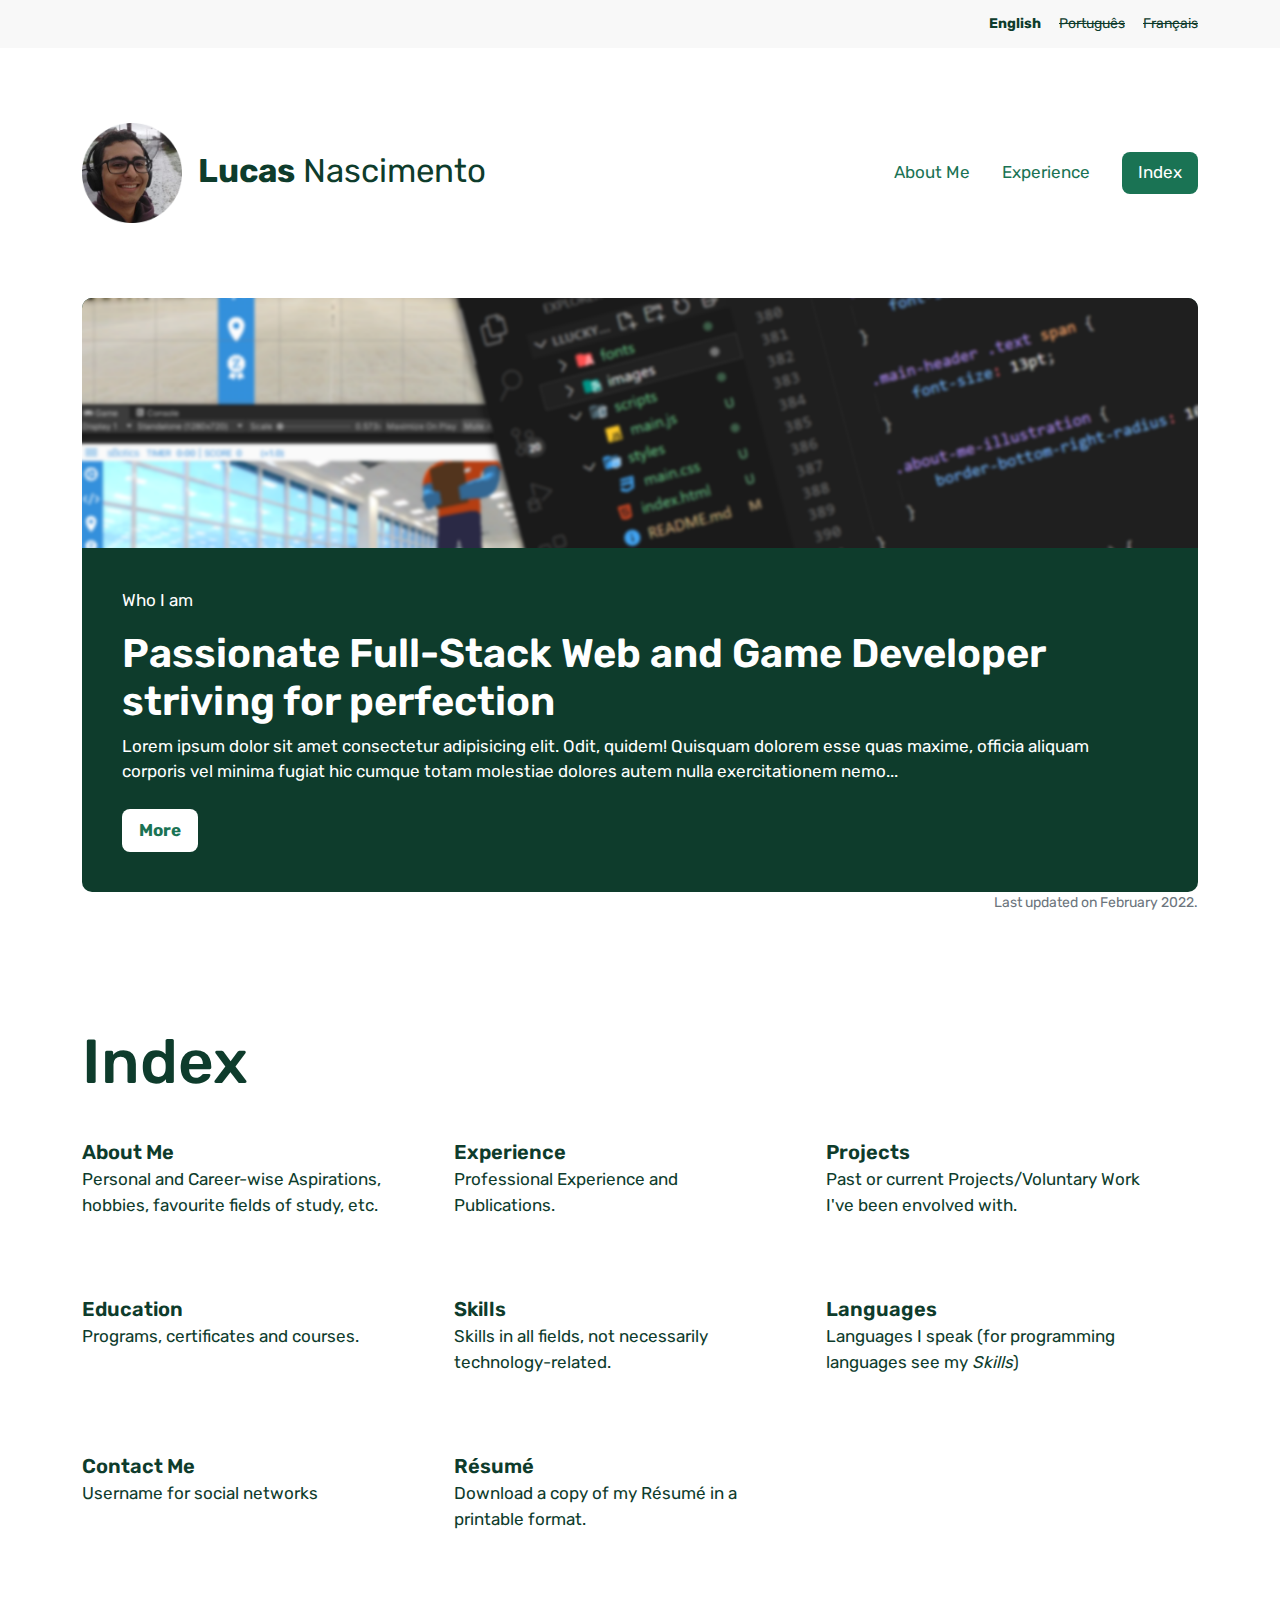
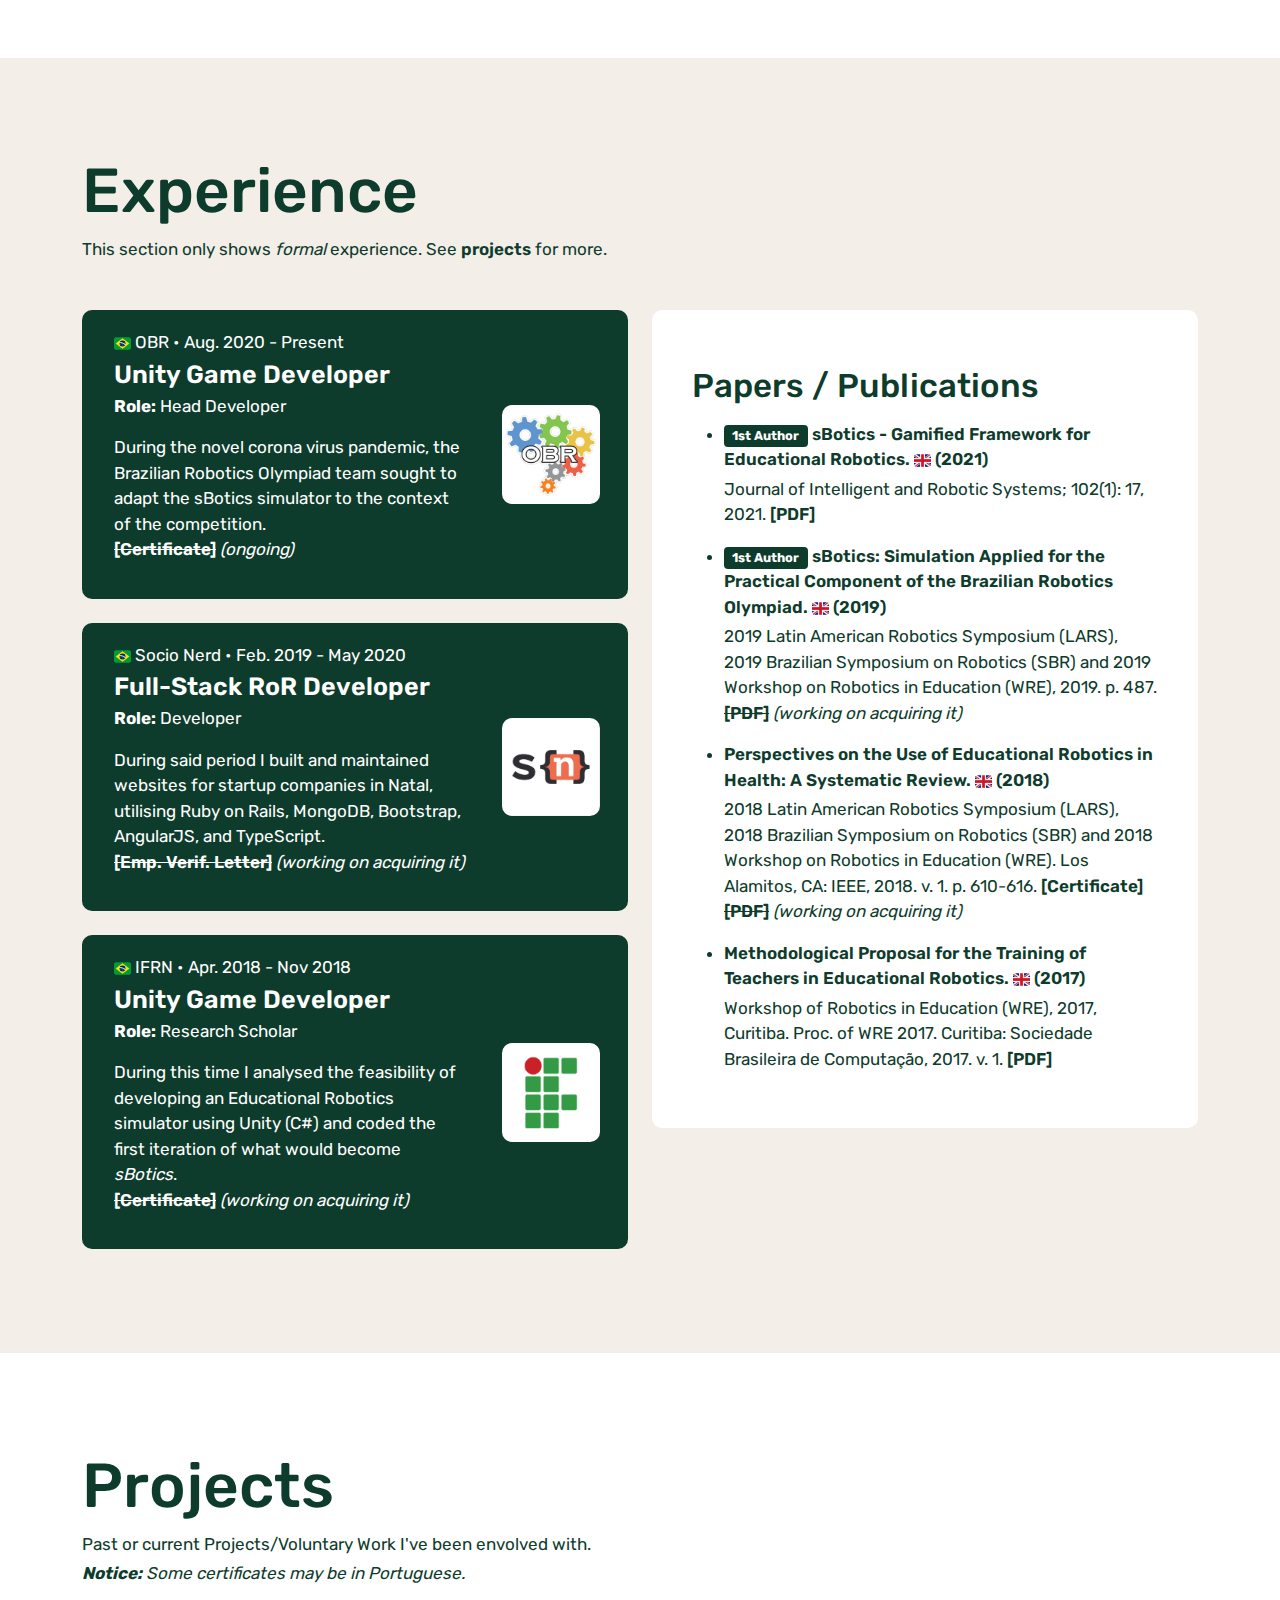
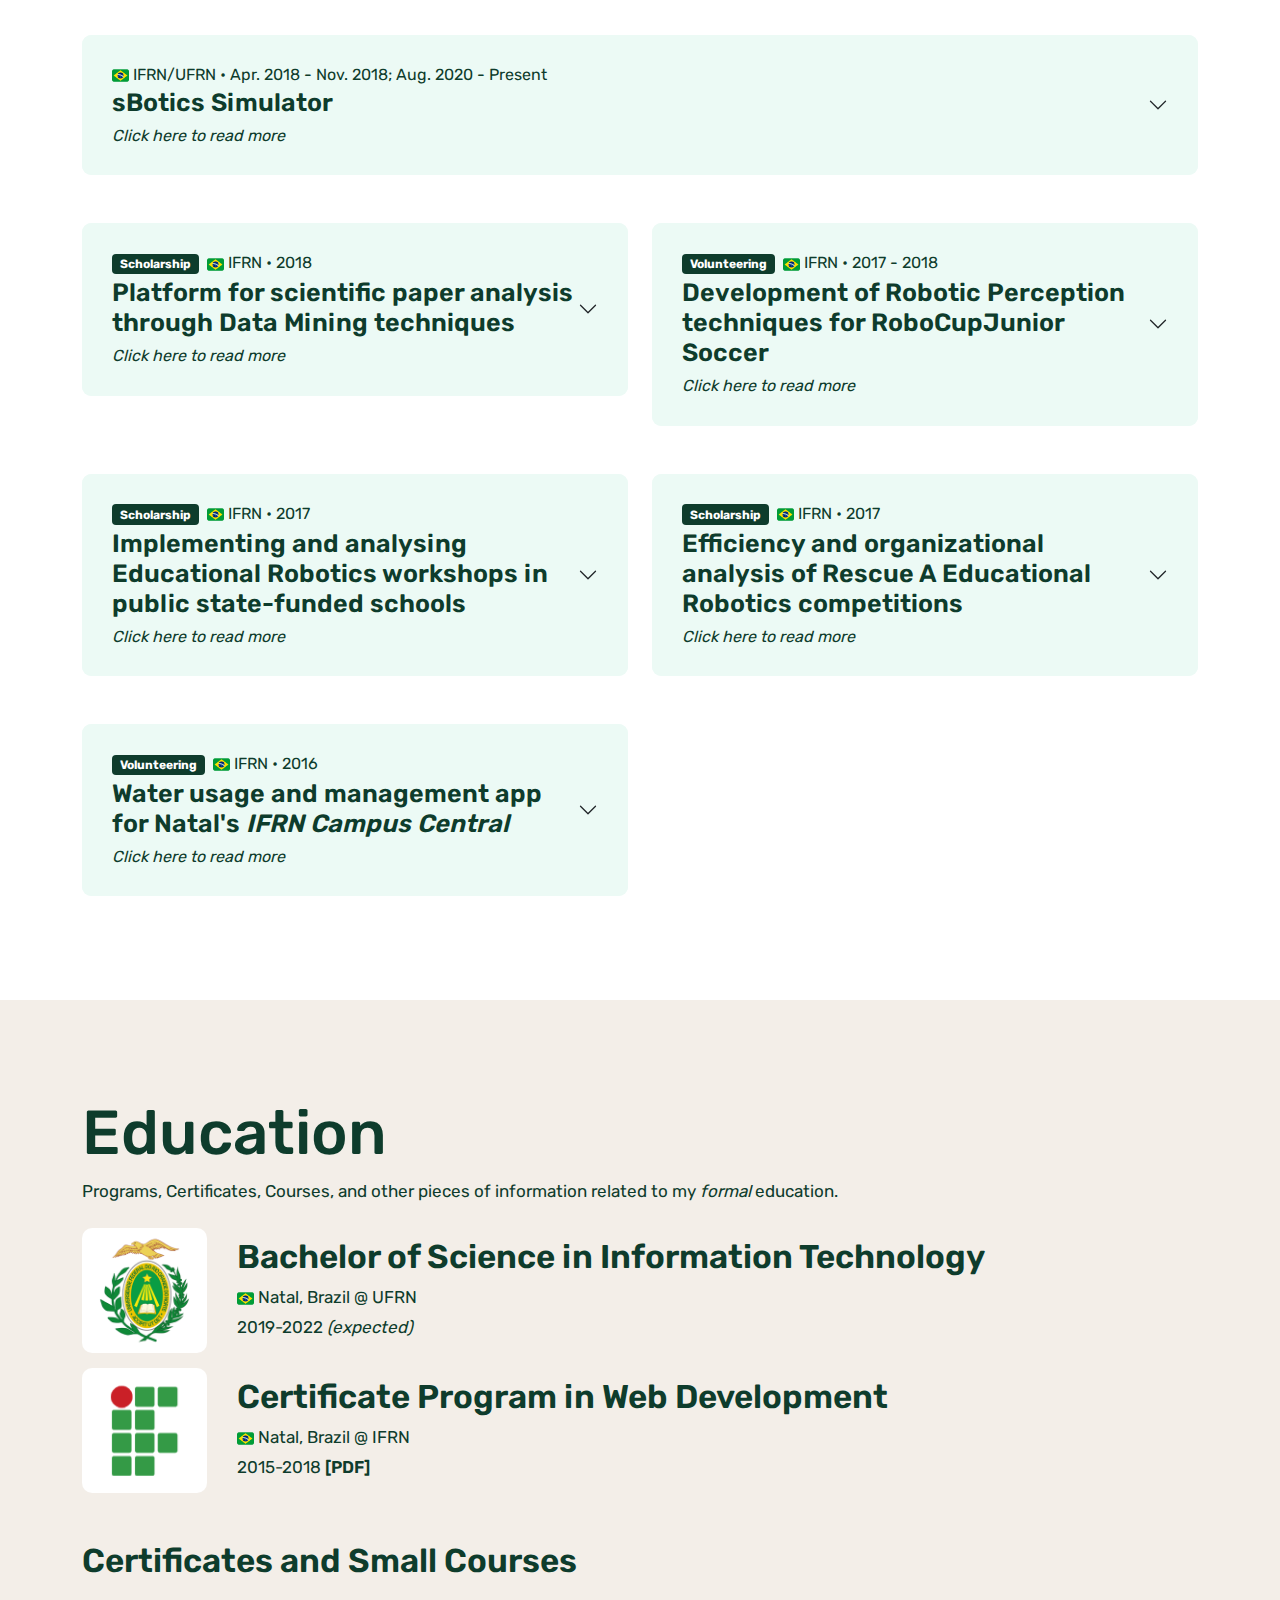
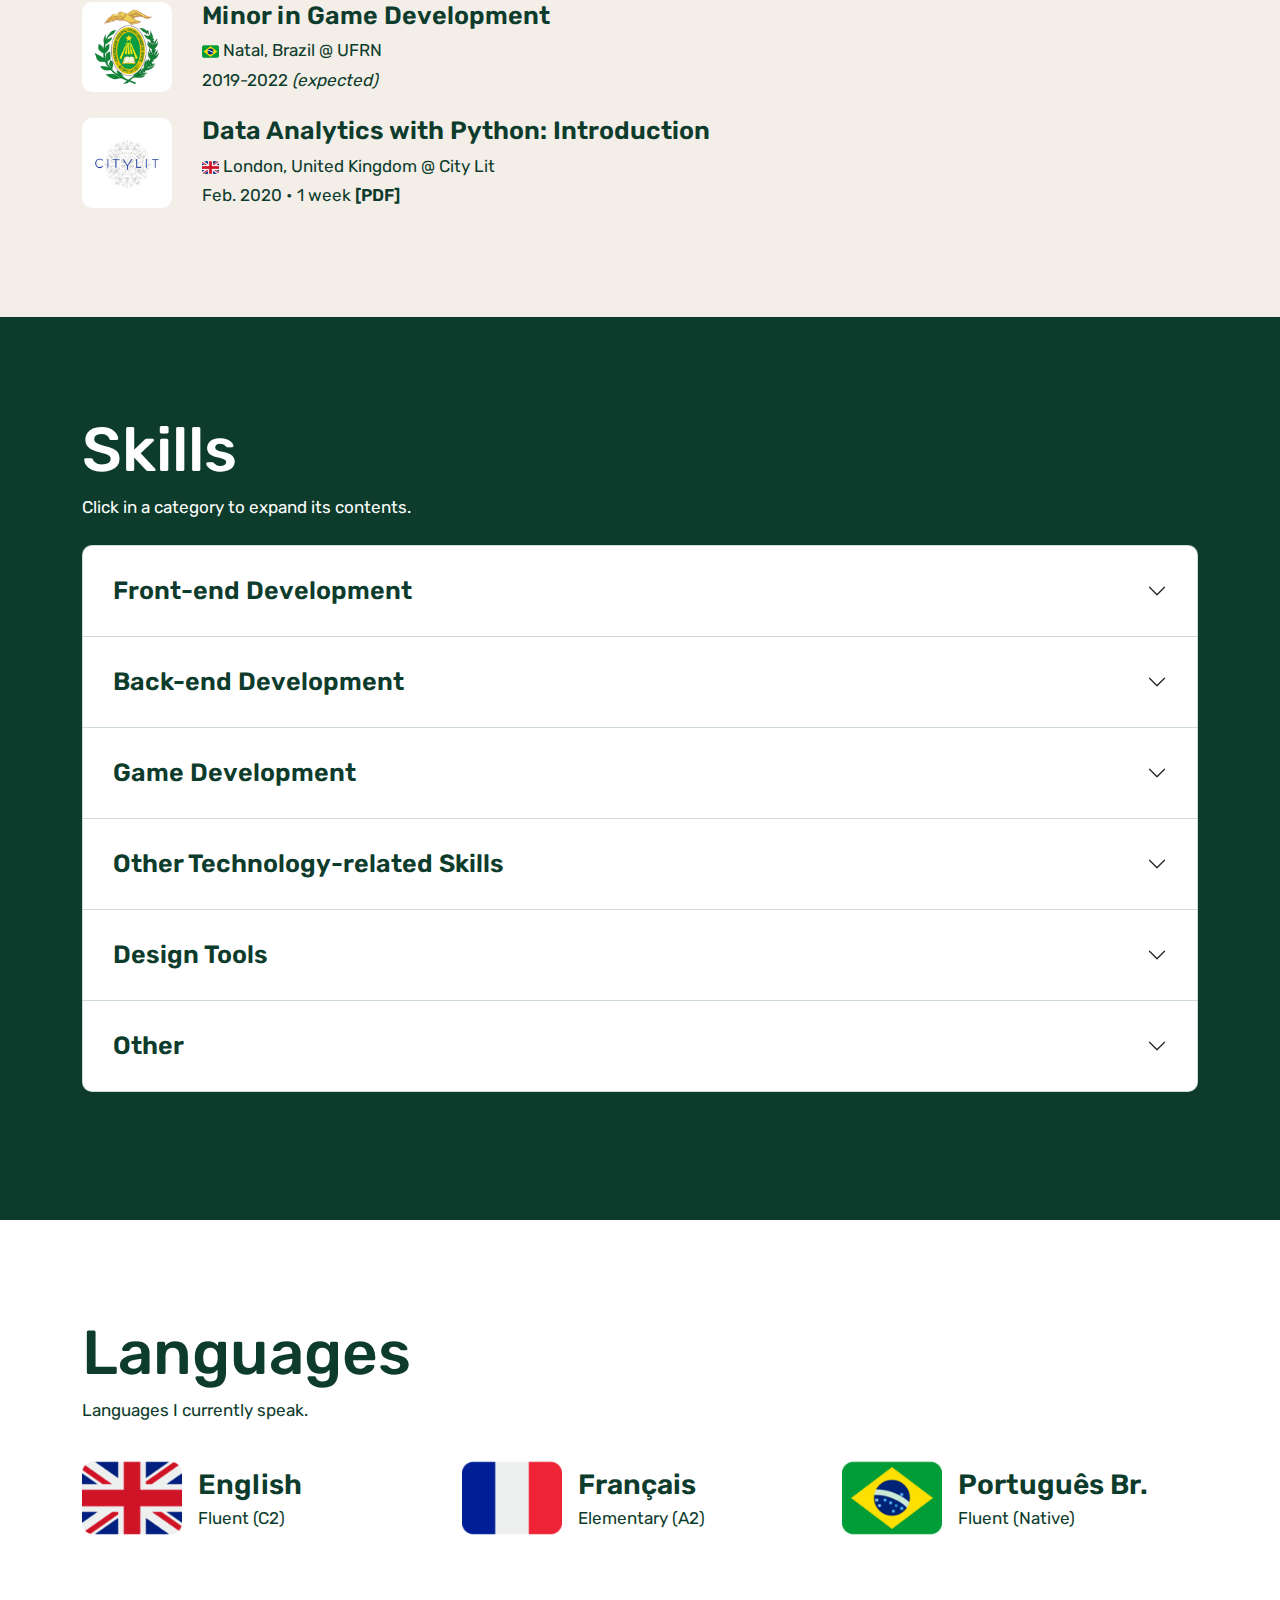
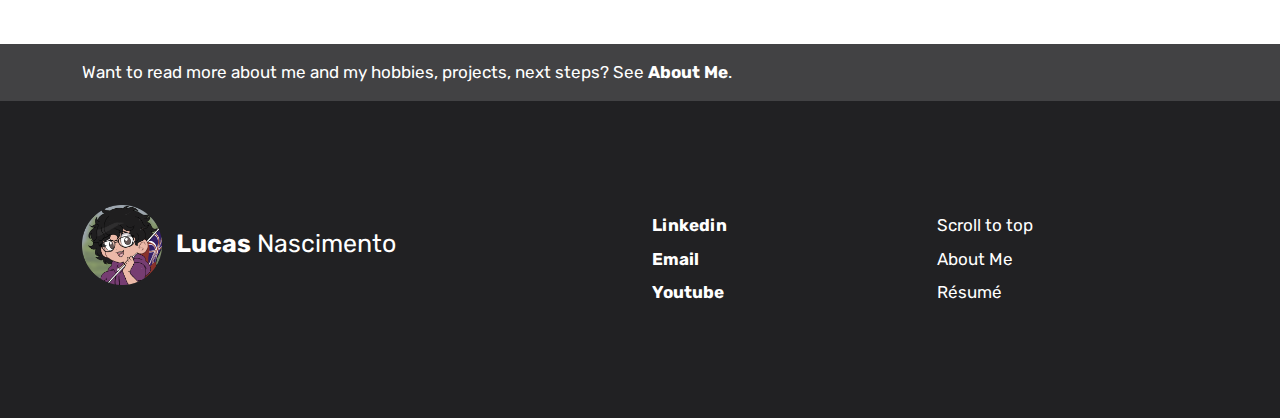
==== commit 9d5b8a0f: "About Me page layout + fixes" ====
--- a/index.html
+++ b/index.html
@@ -1,10 +1,9 @@
 <!doctype html>
-
 <html lang="en">
     <head>
         <title>Lucas Nascimento - Game and Web Developer</title>
         <meta charset="UTF-8"/>
-        <meta name="description" content="Lucas Nascimento is an undergraduate Information Technology student at UFRN."/>
+        <meta name="description" content="Lucas Nascimento is a Game and Full-stack web developer from Brazil. This portfolio/interactive résumé presents previous and ongoing projects, professional experience, education, his aspirations as a developer, and much more."/>
         <meta name="keywords" content="Developer, Programmer, Game Developer, Software Engineering"/>
         <meta name="viewport" content="width=device-width, initial-scale=1.0"/>
         <meta name="author" content="Lucas Nascimento"/>
@@ -12,12 +11,12 @@
         <!-- Open Graph-->
         <meta property="og:locale" content="en_US" />
         <meta property="og:type" content="website" />
-        <meta property="og:title" content="Lucas Nascimento" />
-        <meta property="og:description" content="Game and Web Developer" />
+        <meta property="og:title" content="Lucas Nascimento - Game and Web Developer" />
+        <meta property="og:description" content="Lucas Nascimento is a Game and Full-stack web developer from Brazil. This portfolio/interactive résumé presents previous and ongoing projects, professional experience, education, his aspirations as a developer, and much more." />
         <meta property="og:url" content="https://lluckymou.github.io/" />
         <meta property="og:site_name" content="Lucas Nascimento" />
         <meta property="article:publisher" content="https://lluckymou.github.io/" />
-        <meta property="og:image" content="https://lluckymou.github.io/images/banner.png" />
+        <meta property="og:image" content="images/banner.png" />
         <!-- Stylesheets -->
         <link href="styles/bootstrap.min.css" rel="stylesheet"/>
         <link href="styles/timeline.css" rel="stylesheet"/>
@@ -33,44 +32,44 @@
         </section>
 
         <div class="container">
-            <header class="d-flex flex-wrap justify-content-center user-select-none">
-                <a href="index.html" class="mb-md-0 me-md-auto logo-outer">
-                    <img src="images/profile.png">
-                    <span class="d-inline-block ms-2"><strong>Lucas</strong> Nascimento</span>
-                </a>
-                <ul class="nav nav-pills align-items-center">
-                    <li>
-                        <span class="nav-link">
-                            <a href="about_me.html" class="ll-secondary">About Me</a>
-                        </span>
-                    </li>
-                    <li>
-                        <span class="nav-link">
-                            <a href="#experience" class="ll-secondary">Experience</a>
-                        </span>
-                    </li>
-                    <li>
-                        <a href="#index" class="nav-link btn ms-3 ll-btn ll-btn-secondary">Index</a>
-                    </li>
-                </ul>
-            </header>
-
+            <div class="outer-header">
+                <header class="d-flex flex-wrap justify-content-center user-select-none header-padding">
+                    <a href="#" class="mb-md-0 me-md-auto logo-outer">
+                        <img src="images/profile.png">
+                        <span class="d-inline-block ms-2"><strong>Lucas</strong> Nascimento</span>
+                    </a>
+                    <ul class="nav nav-pills align-items-center">
+                        <li>
+                            <span class="nav-link">
+                                <a href="about_me.html" class="ll-secondary">About Me</a>
+                            </span>
+                        </li>
+                        <li>
+                            <span class="nav-link">
+                                <a href="#experience" class="ll-secondary">Experience</a>
+                            </span>
+                        </li>
+                        <li>
+                            <a href="#index" class="nav-link btn ms-3 ll-btn ll-btn-secondary">Index</a>
+                        </li>
+                    </ul>
+                </header>
+            </div>
             <div class="ll-bg-primary ll-text-bg ll-radius">
-                <div class="row flex-row-reverse">
-                    <div class="jumbotron-banner position-relative col-12 col-lg-6">
-                        <img src="images/banner.png">
-                    </div>
-                    <div class="jumbotron-banner-text col-12 col-lg-6">
-                        <span>Who I am</span>
-                        <h1 class="ll-fw-600 mt-4 mb-5">Passionate Full-Stack Web and Game Developer striving for perfection</h1>
-                        <a href="about_me.html" class="btn btn-lg ll-btn-white fw-bold ll-btn">More</a>
-                    </div>
+                <div class="jumbotron-banner position-relative">
+                    <img src="images/banner.png">
+                </div>
+                <div class="jumbotron-banner-text">
+                    <span>Who I am</span>
+                    <h1 class="ll-fw-600 mt-3">Passionate Full-Stack Web and Game Developer striving for perfection</h1>
+                    <p class="mb-4">Lorem ipsum dolor sit amet consectetur adipisicing elit. Odit, quidem! Quisquam dolorem esse quas maxime, officia aliquam corporis vel minima fugiat hic cumque totam molestiae dolores autem nulla exercitationem nemo...</p>   
+                    <a href="about_me.html" class="btn btn-lg ll-btn-white fw-bold ll-btn">More</a>
                 </div>
             </div>
             <p class="text-end text-muted ll-text-small">Last updated on February 2022.</p>
 
             <section class="ll-section" id="index">
-                <h1 class="ll-text-section my-3">Index</h1>
+                <h1 class="ll-text-section my-1 mt-lg-3 mb-lg-2">Index</h1>
                 <div class="container">
                     <div class="row">
                         <div class="topic-card col-12 col-md-6 col-lg-4">
@@ -128,8 +127,8 @@
 
         <section class="ll-bg-tertiary ll-section" id="experience">
             <div class="container">
-                <h1 class="ll-text-section mt-3 mb-2">Experience</h1>
-                <p class="mb-4">This section only shows <i>formal</i> experience. See <a class="ll-fw-600" href="#projects">projects</a> for more.</p>
+                <h1 class="ll-text-section my-1 mt-lg-3 mb-lg-2">Experience</h1>
+                <p class="mb-2 mb-lg-4">This section only shows <i>formal</i> experience. See <a class="ll-fw-600" href="#projects">projects</a> for more.</p>
                 <div class="row">
                     <div class="col-12 col-lg-6">
                         <div class="ll-bg-primary ll-text-bg ll-radius container my-4">
@@ -214,16 +213,16 @@
 
         <section class="ll-section" id="projects">
             <div class="container">
-                <h1 class="ll-text-section my-3">Projects</h1>
+                <h1 class="ll-text-section my-1 mt-lg-3 mb-lg-2">Projects</h1>
                 <p class="mb-1">Past or current Projects/Voluntary Work I've been envolved with.</p>
-                <p class="mb-4"><i><b>Notice:</b> Some certificates may be in Portuguese.</i></p>
+                <p class="mb-2 mb-lg-4"><i><b>Notice:</b> Some certificates may be in Portuguese.</i></p>
                 <div class="row">
-                    <div class="accordion col-12 ll-text-primary my-4 ll-double-section-margin-bottom" id="projectOne">
+                    <div class="accordion col-12 ll-text-primary my-2 my-lg-4" id="projectOne">
                         <div class="accordion-item border-0">
                             <h2 class="accordion-header" id="projectOneHeading">
                                 <button class="accordion-button ll-accordion-padding hover collapsed" type="button" data-bs-toggle="collapse" data-bs-target="#collapseProjectOne" aria-expanded="false" aria-controls="collapseProjectOne">
                                     <div>
-                                        <span><span class="badge ll-bg-primary d-inline-block me-1">Scholarship</span> <img class="ll-height-header-text" src="images/countries/brazil.png"> IFRN/UFRN • Apr. 2018 - Nov. 2018; Aug. 2020 - Present</span>
+                                        <span><img class="ll-height-header-text" src="images/countries/brazil.png"> IFRN/UFRN • Apr. 2018 - Nov. 2018; Aug. 2020 - Present</span>
                                         <h1 class="ll-fw-600 mb-2 mt-1 ll-skill-title">sBotics Simulator</h1>
                                         <p class="mb-0"><i>Click here to read more</i></p>
                                     </div>
@@ -272,7 +271,7 @@
                         </div>
                     </div>
 
-                    <div class="accordion col-12 col-lg-6 ll-text-primary my-4 ll-double-section-margin-bottom" id="projectFour">
+                    <div class="accordion col-12 col-lg-6 ll-text-primary my-2 my-lg-4" id="projectFour">
                         <div class="accordion-item border-0">
                             <h2 class="accordion-header" id="projectFourHeading">
                                 <button class="accordion-button ll-accordion-padding hover collapsed" type="button" data-bs-toggle="collapse" data-bs-target="#collapseProjectFour" aria-expanded="false" aria-controls="collapseProjectFour">
@@ -296,7 +295,7 @@
                         </div>
                     </div>
 
-                    <div class="accordion col-12 col-lg-6 ll-text-primary my-4 ll-double-section-margin-bottom" id="projectTwo">
+                    <div class="accordion col-12 col-lg-6 ll-text-primary my-2 my-lg-4" id="projectTwo">
                         <div class="accordion-item border-0">
                             <h2 class="accordion-header" id="projectTwoHeading">
                                 <button class="accordion-button ll-accordion-padding hover collapsed" type="button" data-bs-toggle="collapse" data-bs-target="#collapseProjectTwo" aria-expanded="false" aria-controls="collapseProjectTwo">
@@ -321,7 +320,7 @@
                         </div>
                     </div>
 
-                    <div class="accordion col-12 col-lg-6 ll-text-primary my-4 ll-double-section-margin-bottom" id="projectFive">
+                    <div class="accordion col-12 col-lg-6 ll-text-primary my-2 my-lg-4" id="projectFive">
                         <div class="accordion-item border-0">
                             <h2 class="accordion-header" id="projectFiveHeading">
                                 <button class="accordion-button ll-accordion-padding hover collapsed" type="button" data-bs-toggle="collapse" data-bs-target="#collapseProjectFive" aria-expanded="false" aria-controls="collapseProjectFive">
@@ -345,7 +344,7 @@
                         </div>
                     </div>
 
-                    <div class="accordion col-12 col-lg-6 ll-text-primary my-4 ll-double-section-margin-bottom" id="projectSix">
+                    <div class="accordion col-12 col-lg-6 ll-text-primary my-2 my-lg-4" id="projectSix">
                         <div class="accordion-item border-0">
                             <h2 class="accordion-header" id="projectSixHeading">
                                 <button class="accordion-button ll-accordion-padding hover collapsed" type="button" data-bs-toggle="collapse" data-bs-target="#collapseProjectSix" aria-expanded="false" aria-controls="collapseProjectSix">
@@ -369,7 +368,7 @@
                         </div>
                     </div>
 
-                    <div class="accordion col-12 col-lg-6 ll-text-primary my-4 ll-double-section-margin-bottom" id="projectThree">
+                    <div class="accordion col-12 col-lg-6 ll-text-primary my-2 my-lg-4" id="projectThree">
                         <div class="accordion-item border-0">
                             <h2 class="accordion-header" id="projectThreeHeading">
                                 <button class="accordion-button ll-accordion-padding hover collapsed" type="button" data-bs-toggle="collapse" data-bs-target="#collapseProjectThree" aria-expanded="false" aria-controls="collapseProjectThree">
@@ -399,8 +398,8 @@
 
         <section class="ll-bg-tertiary ll-section" id="education">
             <div class="container mb-4">
-                <h1 class="ll-text-section mt-3 mb-2">Education</h1>
-                <p class="mb-4">Programs, Certificates, Courses, and other pieces of information related to my <i>formal</i> education.</p>
+                <h1 class="ll-text-section my-1 mt-lg-3 mb-lg-2">Education</h1>
+                <p class="mb-2 mb-lg-4">Programs, Certificates, Courses, and other pieces of information related to my <i>formal</i> education.</p>
                 <div class="col-12 d-flex align-items-center ll-tiny-margin">
                     <img class="ll-radius main-skill" src="images/companies/ufrn.png"/>
                     <div class="skill-container">
@@ -439,8 +438,8 @@
 
         <section class="ll-bg-primary ll-text-bg ll-section" id="skills">
             <div class="container">
-                <h1 class="ll-text-section mt-3 mb-2">Skills</h1>
-                <p class="mb-4">Click in a category to expand its contents.</p>
+                <h1 class="ll-text-section my-1 mt-lg-3 mb-lg-2">Skills</h1>
+                <p class="mb-2 mb-lg-4">Click in a category to expand its contents.</p>
                 <div class="accordion ll-text-primary mb-5" id="accordionExample">
                     <div class="accordion-item">
                         <h2 class="accordion-header" id="headingOne">
@@ -694,8 +693,8 @@
         
         <section class="ll-section" id="languages">
             <div class="container">
-                <h1 class="ll-text-section mt-3 mb-2">Languages</h1>
-                <p class="mb-4">Languages I currently speak.</p>
+                <h1 class="ll-text-section my-1 mt-lg-3 mb-lg-2">Languages</h1>
+                <p class="mb-2 mb-lg-4">Languages I currently speak.</p>
                 <div class="row my-3">
                     <div class="language-item col-12 col-lg-6 col-xl-4 d-flex">
                         <img class="d-block" src="images/countries/uk.png"/>
@@ -738,7 +737,7 @@
             <div class="container">
                 <div class="row flex-row-reverse">
                     <div class="col-12 col-lg-3 mb-4 mt-2 mt-lg-4">
-                        <p class="my-2"><a class="ll-text-bg" href="#">Return to top</a></p>
+                        <p class="my-2"><a class="ll-text-bg" href="#">Scroll to top</a></p>
                         <p class="my-2"><a class="ll-text-bg" href="about_me.html">About Me</a></p>
                         <p class="my-2"><a class="ll-text-bg" href="resume.html">Résumé</a></p>
                     </div>
@@ -748,9 +747,9 @@
                         <p class="my-2"><b><a class="ll-text-bg" href="https://www.youtube.com/channel/UCGXeSCaK2yR4Z80ot8ffDlw">Youtube</a></b></p>
                     </div>
                     <div class="col-12 col-lg-6 text-center text-lg-start my-4">
-                        <a href="index.html" class="mb-md-0 me-md-auto footer-logo-outer">
+                        <a href="index.html" class="mb-md-0 me-md-auto footer-logo-outer ll-text-bg">
                             <img src="images/favicon.png">
-                            <span class="d-inline-block ms-2 ll-text-bg"><strong>Lucas</strong> Nascimento</span>
+                            <span class="d-inline-block ms-2"><strong>Lucas</strong> Nascimento</span>
                         </a>
                     </div>
                 </div>
--- a/styles/timeline.css
+++ b/styles/timeline.css
@@ -78,7 +78,7 @@
 
 .timeline-content {
     padding: var(--ll-topic-mar) var(--ll-topic-mar) calc(var(--ll-huge-mar) + var(--ll-small-mar)) var(--ll-topic-mar);
-    background-color: var(--ll-background-yellow);
+    background-color: var(--ll-tertiary);
     position: relative;
     text-align: justify;
     min-height: 200px;
@@ -98,9 +98,9 @@
 
 .timeline-card::before {
     left: 60px;
-    border: medium solid var(--ll-background-yellow);
+    border: medium solid var(--ll-tertiary);
     border-width: 10px 10px 10px 0;
-    border-color: transparent var(--ll-background-yellow) transparent transparent;
+    border-color: transparent var(--ll-tertiary) transparent transparent;
 }
 
 /* SM */
@@ -134,9 +134,9 @@
     .left::before {
         right: 30px;
         left: unset;
-        border: medium solid var(--ll-background-yellow);
+        border: medium solid var(--ll-tertiary);
         border-width: 10px 0 10px 10px;
-        border-color: transparent transparent transparent var(--ll-background-yellow);
+        border-color: transparent transparent transparent var(--ll-tertiary);
     }
 
     .right::before {
--- a/styles/main.css
+++ b/styles/main.css
@@ -36,6 +36,7 @@
         --ll-huge-mar: 80px;
 
         /* Other */
+        --ll-about-me-index-item-height: 200px;
         --ll-radius: 10px;
         --ll-btn-radius: 8px;
 }
@@ -91,23 +92,7 @@
 }
 
 .ll-section {
-    padding: var(--ll-large-mar) 0;
-}
-
-.ll-section-margin-top {
-    margin-top: var(--ll-large-mar);
-}
-
-.ll-section-margin-bottom {
-    margin-bottom: var(--ll-large-mar);
-}
-
-.ll-double-section-margin-top {
-    margin-top: calc(2 * var(--ll-large-mar));
-}
-
-.ll-double-section-margin-bottom {
-    margin-bottom: calc(2 * var(--ll-large-mar));
+    padding: var(--ll-medium-mar) 0;
 }
 
 .btn {
@@ -122,7 +107,7 @@
 }
 
 .topic-card {
-    padding: var(--ll-small-mar) 0;
+    padding: var(--ll-tiny-mar) 0;
     font-size: var(--ll-txt-header);
 }
 
@@ -154,8 +139,12 @@
     margin-left: var(--ll-tiny-mar);
 }
 
-header {
+.header-padding {
     padding: var(--ll-small-mar) 0;
+}
+
+.outer-header {
+    padding: calc(var(--ll-small-mar)/2) 0;
 }
 
 header .nav {
@@ -265,7 +254,9 @@
 .jumbotron-banner img {
     border-top-left-radius: var(--ll-radius);
     border-top-right-radius: var(--ll-radius);
+    object-fit: cover;
     width: 100%;
+    height: 150px;
 }
 
 a.ll-secondary {
@@ -358,6 +349,10 @@
     font-size: var(--ll-txt-header-title);
 }
 
+.accordion-button {
+    color: var(--ll-primary);
+}
+
 .accordion-button.hover, .accordion-button:hover {
     background-color: var(--ll-background-light-secondary);
 }
@@ -382,8 +377,12 @@
 
 /* MD */
 @media (min-width: 768px) {
-    header {
+    .header-padding {
         padding: var(--ll-large-mar) 0;
+    }
+
+    .outer-header {
+        padding: calc(var(--ll-large-mar)/2) 0;
     }
 
     header .nav {
@@ -392,6 +391,25 @@
 
     .topic-card {
         padding: var(--ll-topic-mar) var(--ll-large-mar) var(--ll-topic-mar) 0;
+    }
+
+    .about-me-index {
+        position: absolute;
+        top: calc(calc(var(--ll-about-me-index-item-height) / 2) * -1);
+        left: 50%;
+        transform: translateX(-50%);
+    }
+
+    .ab-me-index-spacing {
+        padding-bottom: calc(var(--ll-about-me-index-item-height) / 2);
+    }
+
+    .ab-me-index-half-spacing {
+        padding-bottom: calc(var(--ll-about-me-index-item-height) / 4);
+    }
+
+    .ab-me-index-item {
+        height: var(--ll-about-me-index-item-height);
     }
 }
 
@@ -414,12 +432,7 @@
     }
 
     .jumbotron-banner img {
-        border-bottom-right-radius: var(--ll-radius);
-        border-top-right-radius: var(--ll-radius);
-        border-top-left-radius: 0;
-        object-fit: cover;
-        height: 100%;
-        width: 100%;
+        height: 200px;
     }
 
     .jumbotron-banner-text {
@@ -476,7 +489,11 @@
 }
 
 /* XL */
-@media (min-width: 1200px) {}
+@media (min-width: 1200px) {
+    .jumbotron-banner img {
+        height: 250px;
+    }
+}
 
 /* XXL */
 @media (min-width: 1400px) {
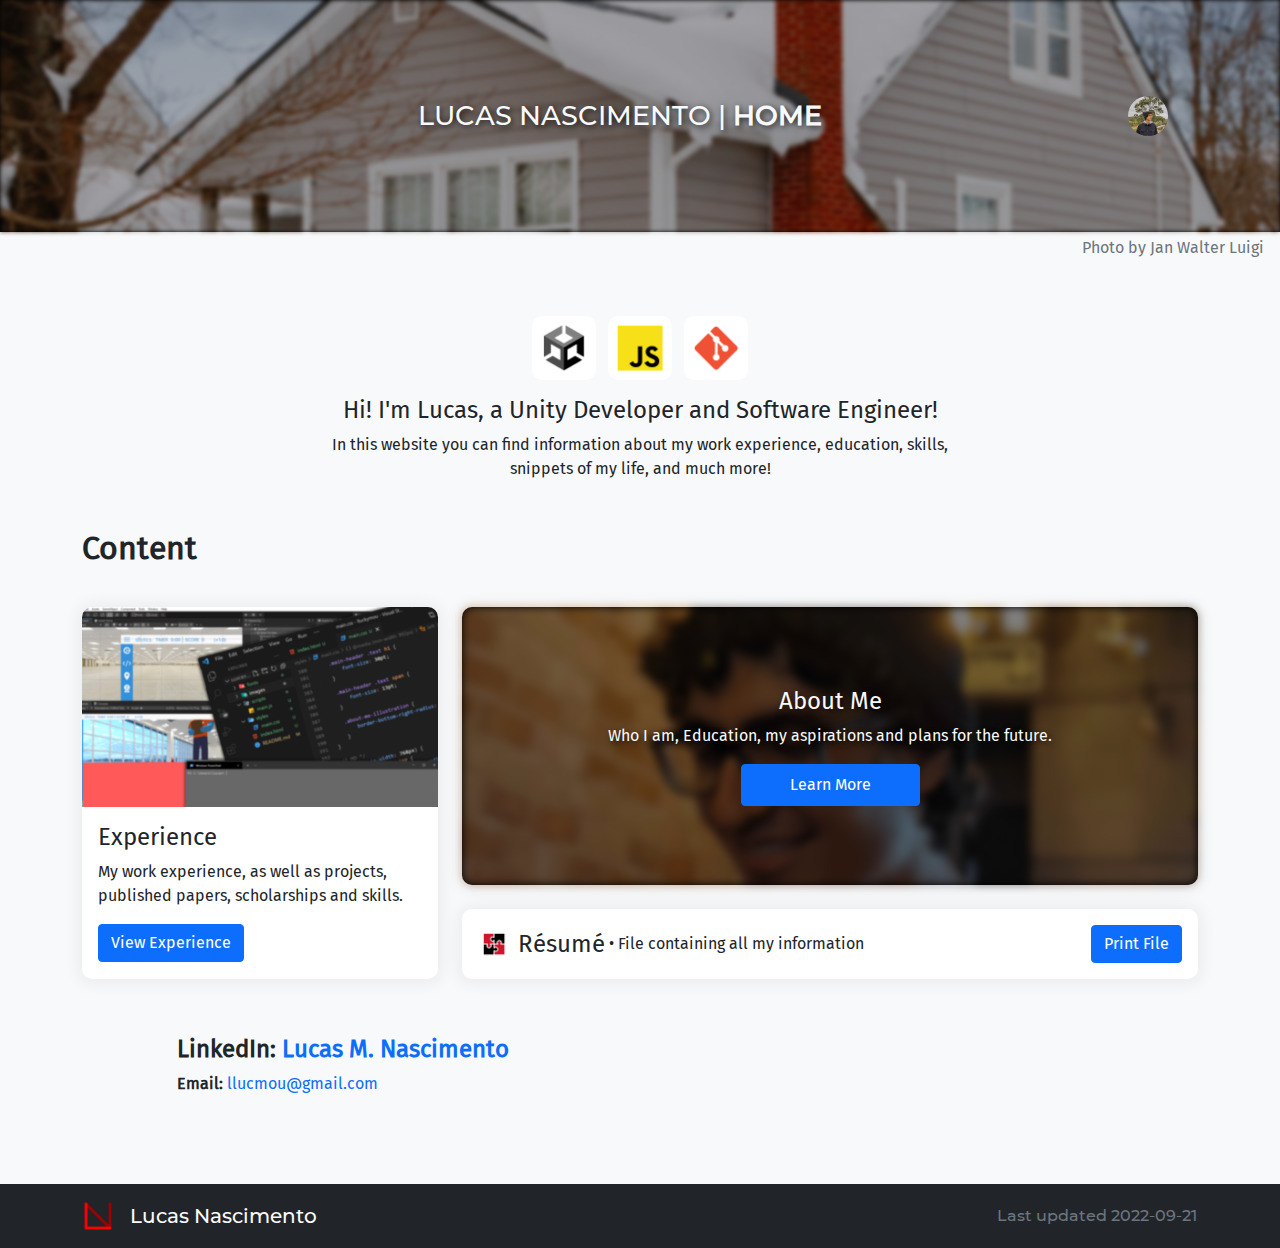
==== commit 513c461c: "Website redesign" ====
--- a/index.html
+++ b/index.html
@@ -1,7 +1,7 @@
 <!doctype html>
 <html lang="en">
     <head>
-        <title>Lucas Nascimento - Game and Web Developer</title>
+        <title>Lucas Nascimento - Unity Developer and Software Engineer</title>
         <meta charset="UTF-8"/>
         <meta name="description" content="Lucas Nascimento is a Game and Full-stack web developer from Brazil. This portfolio/interactive résumé presents previous and ongoing projects, professional experience, education, his aspirations as a developer, and much more."/>
         <meta name="keywords" content="Developer, Programmer, Game Developer, Software Engineering"/>
@@ -11,750 +11,95 @@
         <!-- Open Graph-->
         <meta property="og:locale" content="en_US" />
         <meta property="og:type" content="website" />
-        <meta property="og:title" content="Lucas Nascimento - Game and Web Developer" />
+        <meta property="og:title" content="Lucas Nascimento - Unity Developer and Software Engineer" />
         <meta property="og:description" content="Lucas Nascimento is a Game and Full-stack web developer from Brazil. This portfolio/interactive résumé presents previous and ongoing projects, professional experience, education, his aspirations as a developer, and much more." />
         <meta property="og:url" content="https://lluckymou.github.io/" />
         <meta property="og:site_name" content="Lucas Nascimento" />
         <meta property="article:publisher" content="https://lluckymou.github.io/" />
-        <meta property="og:image" content="images/banner.png" />
+        <meta property="og:image" content="images/profile.jpg" />
         <!-- Stylesheets -->
         <link href="styles/bootstrap.min.css" rel="stylesheet"/>
-        <link href="styles/timeline.css" rel="stylesheet"/>
         <link href="styles/main.css" rel="stylesheet"/>
     </head>
     <body>
-        <section class="language">
-            <div class="container text-end">
-                <span><b>English</b></span>
-                <span class="text-decoration-line-through">Português</span>
-                <span class="text-decoration-line-through">Français</span>
+        <header class="position-relative d-flex justify-content-center text-light py-4 py-md-5 py-xxl-12">
+            <div class="backdrop bg-ll-dark position-absolute top-0 start-0 w-100 h-100"></div>
+            <img class="dynamic-background position-absolute top-0 start-0" src="" alt="Dynamic Background"/>
+            <div class="py-3 py-md-5 py-xxl-12 container d-block d-sm-flex justify-content-center align-items-center flex-row-reverse text-center">
+                <a class="profile-outer d-block my-3 my-sm-0" href="moments.html">
+                    <img class="profile" src="images/profile.jpg">
+                </a>
+                <span class="argentum header-title header-text-shadow"><a href="index.html" class="text-light">LUCAS <span class="d-none d-md-inline">NASCIMENTO</span> <span class="d-inline d-md-none">N.</span></a> | <strong>HOME</strong></span>
+            </div>
+        </header>
+        <section class="text-end mx-2 mx-md-3 my-1">
+            <a class="text-muted" href="https://unsplash.com/@masterwalter" target="_blank">Photo by Jan Walter Luigi</a>
+        </section>
+        <section class="index-section py-3 my-3">
+            <div class="container">
+                <div class="row justify-content-center">
+                    <div class="col-12 col-lg-8 col-xl-7 col-xxl-6 text-center px-3 pt-4 pb-2 mb-4">
+                        <p>
+                            <img class="radius title-image me-2" alt="Unity" src="images/skills/unity-ui.png"/>
+                            <img class="radius title-image me-2" alt="Javascript" src="images/skills/javascript.png"/>
+                            <img class="radius title-image" alt="Git" src="images/skills/git.png"/>
+                        </p>
+                        <h4>Hi! I'm Lucas, a Unity Developer and Software Engineer!</h4>
+                        <p class="mb-0">In this website you can find information about my work experience, education, skills, snippets of my life, and much more!</p>
+                    </div>
+                </div>
+                <h2 class="fw-bold mb-4 py-3">Content</h2>
+                <div class="row">
+                    <div class="col-12 col-lg-4 position-relative mb-4 mb-lg-0">
+                        <div class="card radius h-100">
+                            <img src="images/banner.png" class="card-img-rectangle" alt="Experience">
+                            <div class="card-body">
+                                <h4>Experience</h4>
+                                <p>My work experience, as well as projects, published papers, scholarships and skills.</p>
+                                <a href="experience.html" class="btn btn-primary">View Experience</a>
+                            </div>
+                        </div>
+                    </div>
+                    <div class="col-12 col-lg-8">
+                        <div class="card radius mb-4 about-card bg-transparent">
+                            <div class="radius backdrop bg-ll-dark position-absolute top-0 start-0 w-100 h-100"></div>
+                            <img class="radius full-background self position-absolute top-0 start-0" src="images/about.jpg" alt="Dynamic Background"/>
+                            <div class="card-body">
+                                <h4 class="text-light header-text-shadow">About Me</h4>
+                                <p class="text-light header-text-shadow">Who I am, Education, my aspirations and plans for the future.</p>
+                                <div><a href="about.html" class="btn btn-primary">Learn More</a></div>
+                            </div>
+                        </div>
+
+                        <div class="card radius">
+                            <div class="card-body d-flex align-items-center flex-wrap">
+                                <img class="me-2 company-experience" src="images/skills/team-management.png"/><h4 class="mb-0 me-auto me-sm-0">Résumé</h4><p class="d-none d-sm-block m-0 ms-1 me-auto">• File containing all my information</p>
+                                <a href="resume.html" target="_blank" class="btn btn-primary">Print File</a>
+                            </div>
+                        </div>
+                    </div>
+                </div> 
             </div>
         </section>
 
-        <div class="container">
-            <div class="outer-header">
-                <header class="d-flex flex-wrap justify-content-center user-select-none header-padding">
-                    <a href="#" class="mb-md-0 me-md-auto logo-outer">
-                        <img src="images/profile.png">
-                        <span class="d-inline-block ms-2"><strong>Lucas</strong> Nascimento</span>
-                    </a>
-                    <ul class="nav nav-pills align-items-center">
-                        <li>
-                            <span class="nav-link">
-                                <a href="about_me.html" class="ll-secondary">About Me</a>
-                            </span>
-                        </li>
-                        <li>
-                            <span class="nav-link">
-                                <a href="#experience" class="ll-secondary">Experience</a>
-                            </span>
-                        </li>
-                        <li>
-                            <a href="#index" class="nav-link btn ms-3 ll-btn ll-btn-secondary">Index</a>
-                        </li>
-                    </ul>
-                </header>
-            </div>
-            <div class="ll-bg-primary ll-text-bg ll-radius">
-                <div class="jumbotron-banner position-relative">
-                    <img src="images/banner.png">
-                </div>
-                <div class="jumbotron-banner-text">
-                    <span>Who I am</span>
-                    <h1 class="ll-fw-600 mt-3">Passionate Full-Stack Web and Game Developer striving for perfection</h1>
-                    <p class="mb-4">Lorem ipsum dolor sit amet consectetur adipisicing elit. Odit, quidem! Quisquam dolorem esse quas maxime, officia aliquam corporis vel minima fugiat hic cumque totam molestiae dolores autem nulla exercitationem nemo...</p>   
-                    <a href="about_me.html" class="btn btn-lg ll-btn-white fw-bold ll-btn">More</a>
-                </div>
-            </div>
-            <p class="text-end text-muted ll-text-small">Last updated on February 2022.</p>
-
-            <section class="ll-section" id="index">
-                <h1 class="ll-text-section my-1 mt-lg-3 mb-lg-2">Index</h1>
-                <div class="container">
-                    <div class="row">
-                        <div class="topic-card col-12 col-md-6 col-lg-4">
-                            <a class="d-block" href="about_me.html">
-                                <span class="title ll-fw-600">About Me</span>
-                                <p>Personal and Career-wise Aspirations, hobbies, favourite fields of study, etc.</p>
-                            </a>
-                        </div>
-                        <div class="topic-card col-12 col-md-6 col-lg-4">
-                            <a class="d-block" href="#experience">
-                                <span class="title ll-fw-600">Experience</span>
-                                <p>Professional Experience and Publications.</p>
-                            </a>
-                        </div>
-                        <div class="topic-card col-12 col-md-6 col-lg-4">
-                            <a class="d-block" href="#projects">
-                                <span class="title ll-fw-600">Projects</span>
-                                <p>Past or current Projects/Voluntary Work I've been envolved with.</p>
-                            </a>
-                        </div>
-                        <div class="topic-card col-12 col-md-6 col-lg-4">
-                            <a class="d-block" href="#education">
-                                <span class="title ll-fw-600">Education</span>
-                                <p>Programs, certificates and courses.</p>
-                            </a>
-                        </div>
-                        <div class="topic-card col-12 col-md-6 col-lg-4">
-                            <a class="d-block" href="#skills">
-                                <span class="title ll-fw-600">Skills</span>
-                                <p>Skills in all fields, not necessarily technology-related.</p>
-                            </a>
-                        </div>
-                        <div class="topic-card col-12 col-md-6 col-lg-4">
-                            <a class="d-block" href="#languages">
-                                <span class="title ll-fw-600">Languages</span>
-                                <p>Languages I speak (for programming languages see my <i>Skills</i>)</p>
-                            </a>
-                        </div>
-                        <div class="topic-card col-12 col-md-6 col-lg-4">
-                            <a class="d-block" href="#contact">
-                                <span class="title ll-fw-600">Contact Me</span>
-                                <p>Username for social networks</p>
-                            </a>
-                        </div>
-                        <div class="topic-card col-12 col-md-6 col-lg-4">
-                            <a class="d-block" target="_blank" href="resume.html">
-                                <span class="title ll-fw-600">Résumé</span>
-                                <p>Download a copy of my Résumé in a printable format.</p>
-                            </a>
-                        </div>
+        <section class="contact-section py-4 mt-3 mb-5">
+            <div class="container">
+                <div class="row justify-content-center">
+                    <div class="col-10">
+                        <h4 class="fw-bold">LinkedIn: <a href="https://www.linkedin.com/in/llucmou/" target="_blank">Lucas M. Nascimento</a></h4>
+                        <p><strong>Email:</strong> <a href="mailto:llucmou@gmail.com" target="_blank">llucmou@gmail.com</a></p>
                     </div>
-                </div>
-            </section>
-        </div>
-
-        <section class="ll-bg-tertiary ll-section" id="experience">
-            <div class="container">
-                <h1 class="ll-text-section my-1 mt-lg-3 mb-lg-2">Experience</h1>
-                <p class="mb-2 mb-lg-4">This section only shows <i>formal</i> experience. See <a class="ll-fw-600" href="#projects">projects</a> for more.</p>
-                <div class="row">
-                    <div class="col-12 col-lg-6">
-                        <div class="ll-bg-primary ll-text-bg ll-radius container my-4">
-                            <div class="row">
-                                <div class="jumbotron-experience col-12 col-md-10 col-lg-8 col-xl-9">
-                                    <span><a class="ll-text-bg" href="http://www.obr.org.br/"><img class="ll-height-header-text" src="images/countries/brazil.png"> OBR</a> • Aug. 2020 - Present</span>
-                                    <h1 class="ll-fw-600 mt-1 mb-1">Unity Game Developer</h1>
-                                    <span class="d-block mb-3"><b>Role:</b> Head Developer</span>
-                                    <p class="mb-0">
-                                        During the novel corona virus pandemic, the Brazilian Robotics Olympiad team sought to adapt the sBotics simulator to the context of the competition.
-                                    </p>
-                                    <p>
-                                        <span class="text-decoration-line-through ll-fw-600">[Certificate]</span> <i>(ongoing)</i>
-                                    </p>
-                                </div>
-                                <div class="align-items-center flex-row-reverse p-3 d-none d-md-flex col-md-2 col-lg-4 col-xl-3">
-                                    <img class="w-100 ll-radius" src="images/companies/obr.png">
-                                </div>
-                            </div>
-                        </div>
-                        <div class="ll-bg-primary ll-text-bg ll-radius container my-4">
-                            <div class="row">
-                                <div class="jumbotron-experience col-12 col-md-10 col-lg-8 col-xl-9">
-                                    <span><a class="ll-text-bg" href="https://www.socionerd.com.br/"><img class="ll-height-header-text" src="images/countries/brazil.png"> Socio Nerd</a> • Feb. 2019 - May 2020</span>
-                                    <h1 class="ll-fw-600 mt-1 mb-1">Full-Stack RoR Developer</h1>
-                                    <span class="d-block mb-3"><b>Role:</b> Developer</span>
-                                    <p class="mb-0">During said period I built and maintained websites for startup companies in Natal, utilising Ruby on Rails, MongoDB, Bootstrap, AngularJS, and TypeScript. </p>
-                                    <p>
-                                        <span class="text-decoration-line-through ll-fw-600">[Emp. Verif. Letter]</span> <i>(working on acquiring it)</i>
-                                    </p>
-                                </div>
-                                <div class="align-items-center flex-row-reverse p-3 d-none d-md-flex col-md-2 col-lg-4 col-xl-3">
-                                    <img class="w-100 ll-radius" src="images/companies/socio-nerd.png">
-                                </div>
-                            </div>
-                        </div>
-                        <div class="ll-bg-primary ll-text-bg ll-radius container my-4">
-                            <div class="row">
-                                <div class="jumbotron-experience col-12 col-md-10 col-lg-8 col-xl-9">
-                                    <span><a class="ll-text-bg" href="https://portal.ifrn.edu.br/"><img class="ll-height-header-text" src="images/countries/brazil.png"> IFRN</a> • Apr. 2018 - Nov 2018</span>
-                                    <h1 class="ll-fw-600 mt-1 mb-1">Unity Game Developer</h1>
-                                    <span class="d-block mb-3"><b>Role:</b> Research Scholar</span>
-                                    <p class="mb-0">During this time I analysed the feasibility of developing an Educational Robotics simulator using Unity (C#) and coded the first iteration of what would become <i>sBotics</i>. 
-                                    </p>
-                                    <p>
-                                        <span class="text-decoration-line-through ll-fw-600">[Certificate]</span> <i>(working on acquiring it)</i>
-                                    </p>
-                                </div>
-                                <div class="align-items-center flex-row-reverse p-3 d-none d-md-flex col-md-2 col-lg-4 col-xl-3">
-                                    <img class="w-100 ll-radius" src="images/companies/ifrn.png">
-                                </div>
-                            </div>
-                        </div>
-                    </div>
-                    <div class="col-12 col-lg-6">
-                        <div class="jumbotron ll-bg-bg ll-radius my-4" id="articles">
-                            <h1 class="ll-text-section my-3">Papers / Publications</h1>
-                            <ul>
-                                <li>
-                                    <a class="ll-fw-600 d-block" target="_blank" href="https://link.springer.com/article/10.1007%2Fs10846-021-01364-8"><span class="badge ll-bg-primary">1st Author</span> sBotics - Gamified Framework for Educational Robotics. <img class="ll-height-header-text" src="images/countries/uk.png"> (2021)</a>
-                                    <span class="d-block mt-1 mb-3">Journal of Intelligent and Robotic Systems; 102(1): 17, 2021. <a class="ll-fw-600" target="_blank" href="source/experience/Nascimento2021_Article_SBotics-GamifiedFrameworkForEd.pdf">[PDF]</a></span>
-                                </li>
-                                <li>
-                                    <a class="ll-fw-600 d-block" target="_blank" href="https://doi.org/10.1109/LARS-SBR-WRE48964.2019.00092"><span class="badge ll-bg-primary">1st Author</span> sBotics: Simulation Applied for the Practical Component of the Brazilian Robotics Olympiad. <img class="ll-height-header-text" src="images/countries/uk.png"> (2019)</a>
-                                    <span class="d-block mt-1 mb-3">2019 Latin American Robotics Symposium (LARS), 2019 Brazilian Symposium on Robotics (SBR) and 2019 Workshop on Robotics in Education (WRE), 2019. p. 487. <span class="text-decoration-line-through ll-fw-600">[PDF]</span> <i>(working on acquiring it)</i></span>
-                                </li>
-                                <li>
-                                    <a class="ll-fw-600 d-block" target="_blank" href="https://doi.org/10.1109/LARS/SBR/WRE.2018.00110">Perspectives on the Use of Educational Robotics in Health: A Systematic Review. <img class="ll-height-header-text" src="images/countries/uk.png"> (2018)</a>
-                                    <span class="d-block mt-1 mb-3">2018 Latin American Robotics Symposium (LARS), 2018 Brazilian Symposium on Robotics (SBR) and 2018 Workshop on Robotics in Education (WRE). Los Alamitos, CA: IEEE, 2018. v. 1. p. 610-616. <a class="ll-fw-600" target="_blank" href="source/experience/WRE-2018-certificate.pdf">[Certificate]</a> <span class="text-decoration-line-through ll-fw-600">[PDF]</span> <i>(working on acquiring it)</i></span>
-                                </li>
-                                <li>
-                                    <a class="ll-fw-600 d-block" target="_blank" href="http://www.natalnet.br/wre2017/">Methodological Proposal for the Training of Teachers in Educational Robotics. <img class="ll-height-header-text" src="images/countries/uk.png"> (2017)</a>
-                                    <span class="d-block mt-1 mb-3">Workshop of Robotics in Education (WRE), 2017, Curitiba. Proc. of WRE 2017. Curitiba: Sociedade Brasileira de Computação, 2017. v. 1. <a class="ll-fw-600" target="_blank" href="source/experience/WRE-2017-A-Methodological-Proposal-for-the-Training-of-Teachers-in-Educational-Robotics.pdf">[PDF]</a></span>
-                                </li>
-                                
-                            </ul>
-                        </div>
-                    </div>
-                </div>
+                </div> 
             </div>
         </section>
 
-        <section class="ll-section" id="projects">
-            <div class="container">
-                <h1 class="ll-text-section my-1 mt-lg-3 mb-lg-2">Projects</h1>
-                <p class="mb-1">Past or current Projects/Voluntary Work I've been envolved with.</p>
-                <p class="mb-2 mb-lg-4"><i><b>Notice:</b> Some certificates may be in Portuguese.</i></p>
-                <div class="row">
-                    <div class="accordion col-12 ll-text-primary my-2 my-lg-4" id="projectOne">
-                        <div class="accordion-item border-0">
-                            <h2 class="accordion-header" id="projectOneHeading">
-                                <button class="accordion-button ll-accordion-padding hover collapsed" type="button" data-bs-toggle="collapse" data-bs-target="#collapseProjectOne" aria-expanded="false" aria-controls="collapseProjectOne">
-                                    <div>
-                                        <span><img class="ll-height-header-text" src="images/countries/brazil.png"> IFRN/UFRN • Apr. 2018 - Nov. 2018; Aug. 2020 - Present</span>
-                                        <h1 class="ll-fw-600 mb-2 mt-1 ll-skill-title">sBotics Simulator</h1>
-                                        <p class="mb-0"><i>Click here to read more</i></p>
-                                    </div>
-                                </button>
-                            </h2>
-                            <div id="collapseProjectOne" class="accordion-collapse collapse" aria-labelledby="projectOneHeading" data-bs-parent="#projectOne">
-                                <div class="accordion-body">
-                                    <p>
-                                        The list you see below is a large 'skeleton' of a text, that has to make justice to the size and scope of this project - as well as the very important role I played in it. Something this large deserves more than a simple "explainer" abstract-like text.
-                                    </p>
-                                    <ol>
-                                        <li>The Idea:</li>
-                                        <ol>
-                                            <li>Democratization (spread) of Robotics:</li>
-                                            <ol>
-                                                <li>Price of robotics kits in the context of a developing country;</li>
-                                                <li>Schools already have computers, while Robotics Kits are an expensive investment.</li>
-                                            </ol>
-                                            <li>Colourful user-interface to entice children;</li>
-                                            <li>Use another project called <a href="https://repositorio.ufrn.br/handle/123456789/22048"><b>rEduc/wEduc</b></a>, to provide a portuguese text-based coding experience to create an incentive for students to ditch block-based (scratch-like) programming.</li>
-                                        </ol>
-                                        <li>The Execution:</li>
-                                        <ol>
-                                            <li>Unity as the platform of choice for development;</li>
-                                            <li>LEGO NXT as the basis of the simulated robots;</li>
-                                            <li>wEduc/sBotics integration through APIs;</li>
-                                            <li>Roslyn C# compiler for code injection and execution.</li>
-                                        </ol>
-                                        <li>The Outcome:</li>
-                                        <ol>
-                                            <li>Two papers published;</li>
-                                            <li>Helping students start programming robots;</li>
-                                            <li>Hosting the Brazilian Robotics Olympiad;</li>
-                                            <li>Hosting RoboCupJunior Worldwide 2021 Rescue Line;</li>
-                                            <li>Thousands of users;</li>
-                                            <li>Community creating videos on youtube, tutorials, courses on the platform, etc;</li>
-                                        </ol>
-                                    </ol>
-                                    <p><b>Technologies used:</b> Unity (UI, C# scripting); HTML + CSS; jQuery (js);</p>
-                                    <p><b>Results:</b> Simulator used as the practical component of the Brazilian Robotics Olympiad for 2020 and 2021, as well as the platform of choice for the RoboCupJunior Worldwide 2021 Rescue Line;</p>
-                                    <p><a class="ll-fw-600" target="_blank" href="source/experience/mnr-sbotics.pdf">[MNR (National Robotics Fair) Certificate]</a>; <span class="text-decoration-line-through ll-fw-600">[IFRN Certificate]</span>*; <span class="text-decoration-line-through ll-fw-600">[2019 Paper]</span>*; <a class="ll-fw-600" target="_blank" href="source/experience/Nascimento2021_Article_SBotics-GamifiedFrameworkForEd.pdf">[2021 Paper]</a>; <a class="ll-fw-600" target="_blank" href="source/experience/Lucas_VolunteerCert2021-rescue.pdf">[RoboCupJunior Certificate]</a>; <a class="ll-fw-600" target="_blank" href="https://web.archive.org/web/20220220214757/https://junior.forum.robocup.org/t/sbotics-rescue-line-simulation-platform-release-for-the-2021-international-event/1855">[RoboCupJunior<sup>2</sup>]</a>; <span class="ll-fw-600">OBR Materials:</span> <a class="ll-fw-600" target="_blank" href="https://www.youtube.com/watch?v=2tNwdQZk1DI">[1]</a> <a class="ll-fw-600" target="_blank" href="https://web.archive.org/web/20220220222753/http://www.obr.org.br/modalidade-pratica/etapa-regional/">[2]</a> <a class="ll-fw-600" target="_blank" href="source/experience/complementary/OBR2020_MP_ManualRegrasSimulacao.pdf">[3]</a> <a class="ll-fw-600" target="_blank" href="source/experience/complementary/OBR2021_MP_ManualRegrasSIMEstadual.pdf">[4]</a> <a class="ll-fw-600" target="_blank" href="source/experience/complementary/OBR2021_MP_ManualRegrasSIM_Nacional.pdf">[5]</a>; <a class="ll-fw-600" target="_blank" href="source/experience/complementary/2020_MundoRobotica_v7n18.pdf">[Mundo Robótica (Robotics World) Magazine]</a> <i>(Page 13)</i>; <span class="text-decoration-line-through ll-fw-600">[OBR Certificate]</span>**.</p>
-                                    <p class="mb-0">* - Working on acquiring it;</p>
-                                    <p>** - Ongoing.</p>
-                                </div>
-                            </div>
-                        </div>
-                    </div>
-
-                    <div class="accordion col-12 col-lg-6 ll-text-primary my-2 my-lg-4" id="projectFour">
-                        <div class="accordion-item border-0">
-                            <h2 class="accordion-header" id="projectFourHeading">
-                                <button class="accordion-button ll-accordion-padding hover collapsed" type="button" data-bs-toggle="collapse" data-bs-target="#collapseProjectFour" aria-expanded="false" aria-controls="collapseProjectFour">
-                                    <div>
-                                        <span><span class="badge ll-bg-primary d-inline-block me-1">Scholarship</span> <img class="ll-height-header-text" src="images/countries/brazil.png"> IFRN • 2018</span>
-                                        <h1 class="ll-fw-600 mb-2 mt-1 ll-skill-title ">Platform for scientific paper analysis through Data Mining techniques</h1>
-
-                                        <p class="mb-0"><i>Click here to read more</i></p>
-                                    </div>
-                                </button>
-                            </h2>
-                            <div id="collapseProjectFour" class="accordion-collapse collapse" aria-labelledby="projectFourHeading" data-bs-parent="#projectFour">
-                                <div class="accordion-body">
-                                    <p><i>The project description below was written in 2018, and translated into English in 2022.</i></p>
-                                    <p>
-                                        Data mining is a step in the process of acquiring knowledge contained in a large volume of data. With the growth of scientific and technological advances, it has become increasingly complex to establish the state of the art of certain research topics and tools. However, a large volume of data represents a valuable source of information, as it records vital measurements of one or more entities of interest, whether they are commercial, scientific or governmental. This project aimed at developing a web platform for collecting and analyzing data from scientific articles using data mining techniques. The platform was designed to provide, from a set of articles inserted, a mapping of research topics, keywords, places of scientific production, authors involved, topics for future works and other relevant data.
-                                    </p>
-                                    <p><span class="text-decoration-line-through ll-fw-600">[Certificate]</span> <i>(working on acquiring it)</i></p>
-                                </div>
-                            </div>
-                        </div>
-                    </div>
-
-                    <div class="accordion col-12 col-lg-6 ll-text-primary my-2 my-lg-4" id="projectTwo">
-                        <div class="accordion-item border-0">
-                            <h2 class="accordion-header" id="projectTwoHeading">
-                                <button class="accordion-button ll-accordion-padding hover collapsed" type="button" data-bs-toggle="collapse" data-bs-target="#collapseProjectTwo" aria-expanded="false" aria-controls="collapseProjectTwo">
-                                    <div>
-                                        <span><span class="badge ll-bg-primary d-inline-block me-1">Volunteering</span> <img class="ll-height-header-text" src="images/countries/brazil.png"> IFRN • 2017 - 2018</span>
-                                        <h1 class="ll-fw-600 mb-2 mt-1 ll-skill-title ">Development of Robotic Perception techniques for RoboCupJunior Soccer</h1>
-                                        <p class="mb-0"><i>Click here to read more</i></p>
-                                    </div>
-                                </button>
-                            </h2>
-                            <div id="collapseProjectTwo" class="accordion-collapse collapse" aria-labelledby="projectTwoHeading" data-bs-parent="#projectTwo">
-                                <div class="accordion-body text-justify">
-                                    <p><i>The project description below was written in 2017, and translated into English in 2019.</i></p>
-                                    <p>
-                                        Robotics is an ever-expanding area predicted to become one of the 10 largest research subjects by 2020, having some of its success attributed to RoboCup, which is an international initiative created in 1997 with the core objectives of spreading robotics, advancing its technologies and creating a robot team capable of defeating the World Cup champions by 2050. This project aimed at creating two robots to participate in the Latin American Robotics Competition (LARC) regional version of the RoboCup, developing machines capable of tracking a ball in the field and shooting in the right direction to score points. 
-                                    </p>
-                                    <p><b>Technologies used:</b> BricxCC NXC;</p>
-                                    <p><b>Achievements:</b> 2<sup>nd</sup> place at the Latin American RoboCup Junior Soccer 2017. <a class="ll-fw-600" target="_blank" href="source/experience/robot-soccer-runner-up.pdf">[Source]</a></p>
-                                    <p><a class="ll-fw-600" target="_blank" href="source/experience/robot-soccer-certificate.pdf">[Certificate]</a></p>
-                                </div>
-                            </div>
-                        </div>
-                    </div>
-
-                    <div class="accordion col-12 col-lg-6 ll-text-primary my-2 my-lg-4" id="projectFive">
-                        <div class="accordion-item border-0">
-                            <h2 class="accordion-header" id="projectFiveHeading">
-                                <button class="accordion-button ll-accordion-padding hover collapsed" type="button" data-bs-toggle="collapse" data-bs-target="#collapseProjectFive" aria-expanded="false" aria-controls="collapseProjectFive">
-                                    <div>
-                                        <span><span class="badge ll-bg-primary d-inline-block me-1">Scholarship</span> <img class="ll-height-header-text" src="images/countries/brazil.png"> IFRN • 2017</span>
-                                        <h1 class="ll-fw-600 mb-2 mt-1 ll-skill-title ">Implementing and analysing Educational Robotics workshops in public state-funded schools</h1>
-
-                                        <p class="mb-0"><i>Click here to read more</i></p>
-                                    </div>
-                                </button>
-                            </h2>
-                            <div id="collapseProjectFive" class="accordion-collapse collapse" aria-labelledby="projectFiveHeading" data-bs-parent="#projectFive">
-                                <div class="accordion-body">
-                                    <p><i>The project description below was written in 2017, and translated into English in 2022.</i></p>
-                                    <p>
-                                        This project aimed at implementing and monitoring Robotics workshops in state-funded public schools of the state of Rio Grande do Norte, Brazil. Educational robotics can be thought of as an innovative tool that allows students involved in workshops to stimulate their investigative thinking, develop logical reasoning, motor coordination and help in the learning of interdisciplinary content. With this project, we sought to allow teachers of propaedeutic disciplines to feel more comfortable and encouraged to apply this "tool", giving the necessary support in the preparation and execution of workshops.
-                                    </p>
-                                    <p><span class="text-decoration-line-through ll-fw-600">[Certificate]</span> <i>(working on acquiring it)</i></p>
-                                </div>
-                            </div>
-                        </div>
-                    </div>
-
-                    <div class="accordion col-12 col-lg-6 ll-text-primary my-2 my-lg-4" id="projectSix">
-                        <div class="accordion-item border-0">
-                            <h2 class="accordion-header" id="projectSixHeading">
-                                <button class="accordion-button ll-accordion-padding hover collapsed" type="button" data-bs-toggle="collapse" data-bs-target="#collapseProjectSix" aria-expanded="false" aria-controls="collapseProjectSix">
-                                    <div>
-                                        <span><span class="badge ll-bg-primary d-inline-block me-1">Scholarship</span> <img class="ll-height-header-text" src="images/countries/brazil.png"> IFRN • 2017</span>
-                                        <h1 class="ll-fw-600 mb-2 mt-1 ll-skill-title ">Efficiency and organizational analysis of Rescue A Educational Robotics competitions</h1>
-
-                                        <p class="mb-0"><i>Click here to read more</i></p>
-                                    </div>
-                                </button>
-                            </h2>
-                            <div id="collapseProjectSix" class="accordion-collapse collapse" aria-labelledby="projectSixHeading" data-bs-parent="#projectSix">
-                                <div class="accordion-body">
-                                    <p><i>The project description below was written in 2017, and translated into English in 2019.</i></p>
-                                    <p>
-                                        Competitions regarding robotics have been increasing around Brazil and the world. In the national scale, the Brazilian Robotics Olympiad (BRO, or OBR in Portuguese) became the biggest robotics competition in all of Latin America. From 2016 to 2017 the number of participants increased by 27%, representing an increase of over 40 thousand students. In the State of Rio Grande do Norte, in that same year, the competition had 198 teams with over 700 competitors. This scenario raises some problems, mainly regarding the logistics and infrastructure necessary to provide efficiency to keep the tournament running for only two days. Granting service and support to the maximum quantity of people possible by the minimum amount of staff available. This project aimed to increase the efficiency of the olympiad, by making an extensive data analysis on the current state of the BRO. 
-                                    </p>
-                                    <p><span class="text-decoration-line-through ll-fw-600">[Certificate]</span> <i>(working on acquiring it)</i></p>
-                                </div>
-                            </div>
-                        </div>
-                    </div>
-
-                    <div class="accordion col-12 col-lg-6 ll-text-primary my-2 my-lg-4" id="projectThree">
-                        <div class="accordion-item border-0">
-                            <h2 class="accordion-header" id="projectThreeHeading">
-                                <button class="accordion-button ll-accordion-padding hover collapsed" type="button" data-bs-toggle="collapse" data-bs-target="#collapseProjectThree" aria-expanded="false" aria-controls="collapseProjectThree">
-                                    <div>
-                                        <span><span class="badge ll-bg-primary d-inline-block me-1">Volunteering</span> <img class="ll-height-header-text" src="images/countries/brazil.png"> IFRN • 2016</span>
-                                        <h1 class="ll-fw-600 mb-2 mt-1 ll-skill-title ">Water usage and management app for Natal's <i>IFRN Campus Central</i></h1>
-
-                                        <p class="mb-0"><i>Click here to read more</i></p>
-                                    </div>
-                                </button>
-                            </h2>
-                            <div id="collapseProjectThree" class="accordion-collapse collapse" aria-labelledby="projectThreeHeading" data-bs-parent="#projectThree">
-                                <div class="accordion-body">
-                                    <p><i>The project description below was written in 2016, and translated into English in 2020.</i></p>
-                                    <p>
-                                        All around the planet, different population groups suffer from the lack of water, mainly driven by water wastage or mismanagement. Because of the global scale of the situation, all sectors of society are being educated to develop different solutions for this critical problem. This imminent reality motivated the development of this platform, with the main objective of creating a water-saving culture among the students of Natal's <i>IFRN Campus Central</i> high school and community college. The app features a simple interface, where every student or professor can take pictures of a water-related problem around the campus and report it to the water management department.
-                                    </p>
-                                    <p><b>Technologies used:</b> Java; PHP; HTML + CSS; jQuery (js);</p>
-                                    <p><span class="text-decoration-line-through ll-fw-600">[Certificate]</span> <i>(working on acquiring it)</i></p>
-                                </div>
-                            </div>
-                        </div>
-                    </div>
-                </div>
+        <footer class="bg-dark p-3">
+            <div class="container d-flex flex-wrap justify-content-center align-items-center">
+                <img class="footer-img me-0 me-sm-3" src="images/favicon.png">
+                <h5 class="argentum m-3 m-sm-0 me-sm-auto"><a class="text-light" href="#top">Lucas Nascimento</a></h5>
+                <span class="d-block argentum text-end text-muted">Last updated 2022-09-21</span>
             </div>
-        </section>
-
-        <section class="ll-bg-tertiary ll-section" id="education">
-            <div class="container mb-4">
-                <h1 class="ll-text-section my-1 mt-lg-3 mb-lg-2">Education</h1>
-                <p class="mb-2 mb-lg-4">Programs, Certificates, Courses, and other pieces of information related to my <i>formal</i> education.</p>
-                <div class="col-12 d-flex align-items-center ll-tiny-margin">
-                    <img class="ll-radius main-skill" src="images/companies/ufrn.png"/>
-                    <div class="skill-container">
-                        <h1 class="ll-subsection ll-fw-600">Bachelor of Science in Information Technology</h1>
-                        <p class="mb-1"><img class="ll-height-header-text" src="images/countries/brazil.png"> Natal, Brazil @ <a href="https://www.ufrn.br/en">UFRN</a></p>
-                        <p class="mb-1">2019-2022 <i>(expected)</i></p>
-                    </div>
-                </div>
-                <div class="col-12 d-flex align-items-center ll-tiny-margin">
-                    <img class="ll-radius main-skill" src="images/companies/ifrn.png"/>
-                    <div class="skill-container">
-                        <h1 class="ll-subsection ll-fw-600">Certificate Program in Web Development</h1>
-                        <p class="mb-1"><img class="ll-height-header-text" src="images/countries/brazil.png"> Natal, Brazil @ <a href="https://portal.ifrn.edu.br/">IFRN</a></p>
-                        <p class="mb-1">2015-2018 <a class="ll-fw-600" target="_blank" href="source/education/diploma-IFRN.pdf">[PDF]</a></p>
-                    </div>
-                </div>
-                <h1 class="ll-fw-600 mt-5 mb-3 ll-subsection">Certificates and Small Courses</h1>
-                <div class="col-12 d-flex align-items-center ll-tiny-margin">
-                    <img class="ll-radius sub-skill" src="images/companies/ufrn.png"/>
-                    <div class="skill-container">
-                        <p class="ll-fw-600 skill-title mb-1">Minor in Game Development</p>
-                        <p class="mb-1"><img class="ll-height-header-text" src="images/countries/brazil.png"> Natal, Brazil @ <a href="https://www.ufrn.br/en">UFRN</a></p>
-                        <p class="mb-1">2019-2022 <i>(expected)</i></p>
-                    </div>
-                </div>
-                <div class="col-12 d-flex align-items-center ll-tiny-margin">
-                    <img class="ll-radius sub-skill" src="images/companies/citylit.png"/>
-                    <div class="skill-container">
-                        <p class="ll-fw-600 skill-title mb-1">Data Analytics with Python: Introduction</p>
-                        <p class="mb-1"><img class="ll-height-header-text" src="images/countries/uk.png"> London, United Kingdom @ <a href="https://www.citylit.ac.uk/">City Lit</a></p>
-                        <p class="mb-1">Feb. 2020 • 1 week <a class="ll-fw-600" target="_blank" href="source/education/city-lit.pdf">[PDF]</a></p>
-                    </div>
-                </div>
-            </div>
-        </section>
-
-        <section class="ll-bg-primary ll-text-bg ll-section" id="skills">
-            <div class="container">
-                <h1 class="ll-text-section my-1 mt-lg-3 mb-lg-2">Skills</h1>
-                <p class="mb-2 mb-lg-4">Click in a category to expand its contents.</p>
-                <div class="accordion ll-text-primary mb-5" id="accordionExample">
-                    <div class="accordion-item">
-                        <h2 class="accordion-header" id="headingOne">
-                            <button class="accordion-button ll-accordion-padding collapsed" type="button" data-bs-toggle="collapse" data-bs-target="#collapseOne" aria-expanded="false" aria-controls="collapseOne">
-                                <h1 class="ll-fw-600 m-0 ll-skill-title">Front-end Development</h1>
-                            </button>
-                        </h2>
-                        <div id="collapseOne" class="accordion-collapse collapse" aria-labelledby="headingOne" data-bs-parent="#accordionExample">
-                            <div class="accordion-body">
-                                <p>
-                                    After partaking in numerous (personal and work-related) <a class="ll-text-primary" href="#projects">projects</a> and building
-                                    several websites, I've acquired experience in stock CSS/JS as well as more than a few frameworks that speed up develpment.
-                                </p>
-                                <div class="row">
-                                    <div class="col-12 col-lg-6 d-flex align-items-center ll-skill-margin">
-                                        <img class="ll-radius main-skill" src="images/skills/css.png"/>
-                                        <div class="skill-container">
-                                            <h1 class="ll-subsection ll-fw-600">CSS</h1>
-                                        </div>
-                                    </div>
-                                    <div class="col-12 col-lg-6 d-flex align-items-center ll-skill-margin">
-                                        <img class="ll-radius main-skill" src="images/skills/javascript.png"/>
-                                        <div class="skill-container">
-                                            <h1 class="ll-subsection ll-fw-600">Javascript</h1>
-                                        </div>
-                                    </div>
-                                    <div class="col-12 col-lg-6 d-flex align-items-center ll-skill-margin">
-                                        <img class="ll-radius sub-skill" src="images/skills/bootstrap.png"/>
-                                        <div class="skill-container">
-                                            <p class="ll-fw-600 skill-title mb-1">Bootstrap</p>
-                                            <p class="mb-1">4.x and 5+.</p>
-                                        </div>
-                                    </div>
-                                    <div class="col-12 col-lg-6 d-flex align-items-center ll-skill-margin">
-                                        <img class="ll-radius sub-skill" src="images/skills/jquery.png"/>
-                                        <div class="skill-container">
-                                            <p class="ll-fw-600 skill-title mb-1">jQuery</p>
-                                        </div>
-                                    </div>
-                                </div>
-                            </div>
-                        </div>
-                    </div>
-                    <div class="accordion-item">
-                        <h2 class="accordion-header" id="headingTwo">
-                            <button class="accordion-button ll-accordion-padding collapsed" type="button" data-bs-toggle="collapse" data-bs-target="#collapseTwo" aria-expanded="false" aria-controls="collapseTwo">
-                                <h1 class="ll-fw-600 m-0 ll-skill-title">Back-end Development</h1>
-                            </button>
-                        </h2>
-                        <div id="collapseTwo" class="accordion-collapse collapse" aria-labelledby="headingTwo" data-bs-parent="#accordionExample">
-                            <div class="accordion-body">
-                                <p>
-                                    As a full-Stack Ruby on Rails developer and participating in many courses dedicated to back-end development, I'm able to call myself
-                                    proficient in the technologies listed below.
-                                </p>
-                                <div class="row">
-                                    <div class="col-12 d-flex align-items-center ll-skill-margin">
-                                        <img class="ll-radius main-skill" src="images/skills/mvc.png"/>
-                                        <div class="skill-container">
-                                            <h1 class="ll-subsection ll-fw-600">Model-View-Controller</h1>
-                                            <p class="mb-1">ASP.Net (C#); Spring Boot; Ruby on Rails.</p>
-                                        </div>
-                                    </div>
-                                    <div class="col-12 col-lg-6 d-flex align-items-center ll-skill-margin">
-                                        <img class="ll-radius sub-skill" src="images/skills/django.png"/>
-                                        <div class="skill-container">
-                                            <p class="ll-fw-600 skill-title mb-1">Django</p>
-                                            <p class="mb-1">(Python).</p>
-                                        </div>
-                                    </div>
-                                    <div class="col-12 col-lg-6 d-flex align-items-center ll-skill-margin">
-                                        <img class="ll-radius sub-skill" src="images/skills/sql.png"/>
-                                        <div class="skill-container">
-                                            <p class="ll-fw-600 skill-title mb-1">SQL</p>
-                                            <p class="mb-1">MySQL; PostgreSQL.</p>
-                                        </div>
-                                    </div>
-                                </div>
-                            </div>
-                        </div>
-                    </div>
-                    <div class="accordion-item">
-                        <h2 class="accordion-header" id="headingThree">
-                            <button class="accordion-button ll-accordion-padding collapsed" type="button" data-bs-toggle="collapse" data-bs-target="#collapseThree" aria-expanded="false" aria-controls="collapseThree">
-                                <h1 class="ll-fw-600 m-0 ll-skill-title">Game Development</h1>
-                            </button>
-                        </h2>
-                        <div id="collapseThree" class="accordion-collapse collapse" aria-labelledby="headingThree" data-bs-parent="#accordionExample">
-                            <div class="accordion-body">
-                                <p>
-                                    The skills listed below come from my experience as being the creator and head developer of <span class="text-decoration-underline"><a class="ll-text-primary" href="#sbotics">sBotics</a></span>, an Educational Robotics simulator further described in the <span class="text-decoration-underline"><a class="ll-text-primary ll-fw-600" href="#projects">projects</a></span> section, as well as pursuing a minor in Game Development, taking many courses/classes on this field of study.
-                                </p>
-                                <div class="row">
-                                    <div class="col-12 col-lg-6 d-flex align-items-center ll-skill-margin">
-                                        <img class="ll-radius main-skill" src="images/skills/unity-scripting.png"/>
-                                        <div class="skill-container">
-                                            <h1 class="ll-subsection ll-fw-600">Unity Scripting</h1>
-                                            <p class="mb-1">C#.</p>
-                                        </div>
-                                    </div>
-                                    <div class="col-12 col-lg-6 d-flex align-items-center ll-skill-margin">
-                                        <img class="ll-radius main-skill" src="images/skills/unity-ui.png"/>
-                                        <div class="skill-container">
-                                            <h1 class="ll-subsection ll-fw-600">Unity UI</h1>
-                                        </div>
-                                    </div>
-                                </div>
-                            </div>
-                        </div>
-                    </div>
-                    <div class="accordion-item">
-                        <h2 class="accordion-header" id="headingFour">
-                            <button class="accordion-button ll-accordion-padding collapsed" type="button" data-bs-toggle="collapse" data-bs-target="#collapseFour" aria-expanded="false" aria-controls="collapseFour">
-                                <h1 class="ll-fw-600 m-0 ll-skill-title">Other Technology-related Skills</h1>
-                            </button>
-                        </h2>
-                        <div id="collapseFour" class="accordion-collapse collapse" aria-labelledby="headingFour" data-bs-parent="#accordionExample">
-                            <div class="accordion-body">
-                                <p>
-                                    Not all skills can be neatly categorised, especially in a field as diverse as "tech". The skills listed below are those in which I couldn't fit into the other tech-related categories.
-                                </p>
-                                <div class="row">
-                                    <div class="col-12 col-lg-6 d-flex align-items-center ll-skill-margin">
-                                        <img class="ll-radius main-skill" src="images/skills/diagramming.png"/>
-                                        <div class="skill-container">
-                                            <h1 class="ll-subsection ll-fw-600">Diagramming</h1>
-                                            <p class="mb-1">UML (Use case, Class, Domain, Sequence, etc.);</p>
-                                            <p class="mb-1">Astah; Diagrams.net (former <i>draw.io</i>).</p>
-                                        </div>
-                                    </div>
-                                    <div class="col-12 col-lg-6 d-flex align-items-center ll-skill-margin">
-                                        <img class="ll-radius main-skill" src="images/skills/educational-robotics.png"/>
-                                        <div class="skill-container">
-                                            <h1 class="ll-subsection ll-fw-600">Educational Robotics</h1>
-                                            <p class="mb-1">See <span class="text-decoration-underline"><a class="ll-text-primary" href="#articles">Publications</a></span>.</p>
-                                        </div>
-                                    </div>
-                                    <div class="col-12 col-lg-6 d-flex align-items-center ll-skill-margin">
-                                        <img class="ll-radius sub-skill" src="images/skills/linux.png"/>
-                                        <div class="skill-container">
-                                            <p class="ll-fw-600 skill-title mb-1">Linux</p>
-                                        </div>
-                                    </div>
-                                    <div class="col-12 col-lg-6 d-flex align-items-center ll-skill-margin">
-                                        <img class="ll-radius sub-skill" src="images/skills/git.png"/>
-                                        <div class="skill-container">
-                                            <p class="ll-fw-600 skill-title mb-1">Git</p>
-                                        </div>
-                                    </div>
-                                    <div class="col-12 col-lg-6 d-flex align-items-center ll-skill-margin">
-                                        <img class="ll-radius sub-skill" src="images/skills/c-cpp.png"/>
-                                        <div class="skill-container">
-                                            <p class="ll-fw-600 skill-title mb-1">C / C++</p>
-                                        </div>
-                                    </div>
-                                    <div class="col-12 col-lg-6 d-flex align-items-center ll-skill-margin">
-                                        <img class="ll-radius sub-skill" src="images/skills/maintenance.png"/>
-                                        <div class="skill-container">
-                                            <p class="ll-fw-600 skill-title mb-1">Computer Maintenance</p>
-                                        </div>
-                                    </div>
-                                </div>
-                            </div>
-                        </div>
-                    </div>
-                    <div class="accordion-item">
-                        <h2 class="accordion-header" id="headingFive">
-                            <button class="accordion-button ll-accordion-padding collapsed" type="button" data-bs-toggle="collapse" data-bs-target="#collapseFive" aria-expanded="false" aria-controls="collapseFive">
-                                <h1 class="ll-fw-600 m-0 ll-skill-title">Design Tools</h1>
-                            </button>
-                        </h2>
-                        <div id="collapseFive" class="accordion-collapse collapse" aria-labelledby="headingFive" data-bs-parent="#accordionExample">
-                            <div class="accordion-body">
-                                <p>
-                                    The Web Design courses in my 4-year Certificate Program in Web Development trained me to utilise many different design tools, in addition to teaching important knowledge in the field of design (such as Colour Theory).
-                                </p>
-                                <div class="row">
-                                    <div class="col-12 col-lg-6 d-flex align-items-center ll-skill-margin">
-                                        <img class="ll-radius main-skill" src="images/skills/ui.png"/>
-                                        <div class="skill-container">
-                                            <h1 class="ll-subsection ll-fw-600">UI Design</h1>
-                                            <p class="mb-1">Figma; Adobe XD.</p>
-                                        </div>
-                                    </div>
-                                    <div class="col-12 col-lg-6 d-flex align-items-center ll-skill-margin">
-                                        <img class="ll-radius main-skill" src="images/skills/photoshop.png"/>
-                                        <div class="skill-container">
-                                            <h1 class="ll-subsection ll-fw-600">Adobe Photoshop</h1>
-                                        </div>
-                                    </div>
-                                    <div class="col-12 col-lg-6 d-flex align-items-center ll-skill-margin">
-                                        <img class="ll-radius sub-skill" src="images/skills/video-editing.png"/>
-                                        <div class="skill-container">
-                                            <p class="ll-fw-600 skill-title mb-1">Video Editing</p>
-                                            <p class="mb-1">Adobe Premiere; Shotcut.</p>
-                                        </div>
-                                    </div>
-                                    <div class="col-12 col-lg-6 d-flex align-items-center ll-skill-margin">
-                                        <img class="ll-radius sub-skill" src="images/skills/illustrator.png"/>
-                                        <div class="skill-container">
-                                            <p class="ll-fw-600 skill-title mb-1">Adobe Illustrator</p>
-                                        </div>
-                                    </div>
-                                </div>
-                            </div>
-                        </div>
-                    </div>
-                    <div class="accordion-item">
-                        <h2 class="accordion-header" id="headingSix">
-                            <button class="accordion-button ll-accordion-padding collapsed" type="button" data-bs-toggle="collapse" data-bs-target="#collapseSix" aria-expanded="false" aria-controls="collapseSix">
-                                <h1 class="ll-fw-600 m-0 ll-skill-title">Other</h1>
-                            </button>
-                        </h2>
-                        <div id="collapseSix" class="accordion-collapse collapse" aria-labelledby="headingSix" data-bs-parent="#accordionExample">
-                            <div class="accordion-body">
-                                <p>
-                                    As a bilingual English-Portuguese speaker and having assembled and served as the head developer of the team behind sBotics, a tool used by thousands of users<a class="align-top ll-text-primary" style="font-size: 10px;" target="_blank" href="http://www.obr.org.br/">[Source <img class="ll-height-header-text" src="images/countries/brazil.png">]</a>, some skills unrelated to technology also deserve to be highlighted.
-                                </p>
-                                <div class="row">
-                                    <div class="col-12 col-lg-6 d-flex align-items-center ll-skill-margin">
-                                        <img class="ll-radius main-skill" src="images/skills/team-management.png"/>
-                                        <div class="skill-container">
-                                            <h1 class="ll-subsection ll-fw-600">Leadership and Teamwork</h1>
-                                        </div>
-                                    </div> 
-                                    <div class="col-12 col-lg-6 d-flex align-items-center ll-skill-margin">
-                                        <img class="ll-radius main-skill" src="images/skills/english.png"/>
-                                        <div class="skill-container">
-                                            <h1 class="ll-subsection ll-fw-600">English</h1>
-                                        </div>
-                                    </div>
-                                    <div class="col-12 col-lg-6 d-flex align-items-center ll-skill-margin">
-                                        <img class="ll-radius sub-skill" src="images/skills/communication.png"/>
-                                        <div class="skill-container">
-                                            <p class="ll-fw-600 skill-title mb-1">Communication</p>
-                                        </div>
-                                    </div>
-                                    <div class="col-12 col-lg-6 d-flex align-items-center ll-skill-margin">
-                                        <img class="ll-radius sub-skill" src="images/skills/conflict-resolution.png"/>
-                                        <div class="skill-container">
-                                            <p class="ll-fw-600 skill-title mb-1">Conflict Resolution</p>
-                                        </div>
-                                    </div>
-                                </div>
-                            </div>
-                        </div>
-                    </div>
-                </div>
-            </div>
-        </section>
-        
-        <section class="ll-section" id="languages">
-            <div class="container">
-                <h1 class="ll-text-section my-1 mt-lg-3 mb-lg-2">Languages</h1>
-                <p class="mb-2 mb-lg-4">Languages I currently speak.</p>
-                <div class="row my-3">
-                    <div class="language-item col-12 col-lg-6 col-xl-4 d-flex">
-                        <img class="d-block" src="images/countries/uk.png"/>
-                        <div class="ps-3 d-flex align-items-center">
-                            <div>
-                                <h3 class="ll-fw-600 mt-1 mb-1">English</h3>
-                                <p class="mb-0">Fluent (C2)</p>
-                            </div>
-                        </div>
-                    </div>
-                    <div class="language-item col-12 col-lg-6 col-xl-4 d-flex">
-                        <img class="d-block" src="images/countries/france.png"/>
-                        <div class="ps-3 d-flex align-items-center">
-                            <div>
-                                <h3 class="ll-fw-600 mt-1 mb-1">Français</h3>
-                                <p class="mb-0">Elementary (A2)</p>
-                            </div>
-                        </div>
-                    </div>
-                    <div class="language-item col-12 col-lg-6 col-xl-4 d-flex">
-                        <img class="d-block" src="images/countries/brazil.png"/>
-                        <div class="ps-3 d-flex align-items-center">
-                            <div>
-                                <h3 class="ll-fw-600 mt-1 mb-1">Português Br.</h3>
-                                <p class="mb-0">Fluent (Native)</p>
-                            </div>
-                        </div>
-                    </div>
-                </div>
-            </div>
-        </section>
-
-        <section class="ll-bg-light-grey ll-text-bg p-3">
-            <div class="container">
-                Want to read more about me and my hobbies, projects, next steps? See <a class="ll-text-bg" href="about_me.html"><b>About Me</b></a>.
-            </div>
-        </section>
-
-        <section class="ll-bg-grey ll-text-bg ll-section" id="contact">
-            <div class="container">
-                <div class="row flex-row-reverse">
-                    <div class="col-12 col-lg-3 mb-4 mt-2 mt-lg-4">
-                        <p class="my-2"><a class="ll-text-bg" href="#">Scroll to top</a></p>
-                        <p class="my-2"><a class="ll-text-bg" href="about_me.html">About Me</a></p>
-                        <p class="my-2"><a class="ll-text-bg" href="resume.html">Résumé</a></p>
-                    </div>
-                    <div class="col-12 col-lg-3 my-4">
-                        <p class="my-2"><b><a class="ll-text-bg" href="https://www.linkedin.com/in/lucas-moura-do-nascimento/">Linkedin</a></b></p>
-                        <p class="my-2"><b><a class="ll-text-bg" href="mailto:llucmou@gmail.com">Email</a></b></p>
-                        <p class="my-2"><b><a class="ll-text-bg" href="https://www.youtube.com/channel/UCGXeSCaK2yR4Z80ot8ffDlw">Youtube</a></b></p>
-                    </div>
-                    <div class="col-12 col-lg-6 text-center text-lg-start my-4">
-                        <a href="index.html" class="mb-md-0 me-md-auto footer-logo-outer ll-text-bg">
-                            <img src="images/favicon.png">
-                            <span class="d-inline-block ms-2"><strong>Lucas</strong> Nascimento</span>
-                        </a>
-                    </div>
-                </div>
-            </div>
-        </section>
+        </footer>
 
         <!-- Scripts -->
         <script src="scripts/bootstrap.bundle.min.js"></script>
--- a/styles/main.css
+++ b/styles/main.css
@@ -1,51 +1,23 @@
 /* Fonts */
 @font-face {
-    font-family: Rubik;
-    src: url(../fonts/Rubik.ttf);
+    font-family: FiraSans;
+    src: url(../fonts/FiraSans.ttf);
+}
+
+@font-face {
+    font-family: ArgentumNovus;
+    src: url(../fonts/ArgentumNovus.ttf);
 }
 
 /* Global Variables */
 :root {
     /* Colours */
-    --ll-primary: #0e3c2c;
-    --ll-secondary: #1A7354;
-    --ll-tertiary: #f3eee8;
-    --ll-grey: #212123;
-    --ll-light-grey: #424244;
-    --ll-background: #ffffff;
-    --ll-background-grey: #f8f8f8;
-    --ll-background-light-secondary: #ecfaf5;
-    --ll-background-secondary: #32DBA0;
+    --ll-dark: #000;
+    --background: #f8f9fa;
 
     /* Sizes */
-        /* Text/Font */
-        --ll-txt-small: 14px;
-        --ll-txt-header: 17px;
-        --ll-txt-header-title: 20px;
-        --ll-txt-medium: 25px;
-        --ll-txt-large: 33px;
-        --ll-txt-huge: 40px;
-        --ll-txt-section: 62px;
-
-        /* Margin/Padding */
-        --ll-tiny-mar: 15px;
-        --ll-small-mar: 20px;
-        --ll-topic-mar: 30px;
-        --ll-medium-mar: 40px;
-        --ll-large-mar: 50px;
-        --ll-huge-mar: 80px;
-
-        /* Other */
-        --ll-about-me-index-item-height: 200px;
-        --ll-radius: 10px;
-        --ll-btn-radius: 8px;
-}
-
-/* Global Rulesets */
-:focus {
-    outline: 2px dotted #aeb0b5 !important;
-    outline-offset: 3px !important;
-    box-shadow: none !important;
+    --radius: 10px;
+    --title: 20pt;
 }
 
 /* XS */
@@ -56,448 +28,231 @@
 body {
     margin: 0;
     background-color: var(--background);
-    color: var(--ll-primary);
-    font-size: var(--ll-txt-header);
-    font-family: Rubik, Helvetica, sans-serif;
-}
-
-a {
-    color: var(--ll-primary);
-    text-decoration: none;
-}
-
-.accordion-item {
-    color: var(--ll-primary);
-    background-color: var(--ll-background-light-secondary);
-}
-
-.accordion-item:first-of-type {
-    border-top-left-radius: var(--ll-radius);
-    border-top-right-radius: var(--ll-radius);
-}
-
-.accordion-item:first-of-type .accordion-button {
-    border-top-left-radius: calc(var(--ll-radius) - 1px);
-    border-top-right-radius: calc(var(--ll-radius) - 1px);
-}
-
-.accordion-item:last-of-type .accordion-button.collapsed {
-    border-bottom-right-radius: calc(var(--ll-radius) - 1px);
-    border-bottom-left-radius: calc(var(--ll-radius) - 1px);
-}
-
-.accordion-item:last-of-type {
-    border-bottom-right-radius: var(--ll-radius);
-    border-bottom-left-radius: var(--ll-radius);
-}
-
-.ll-section {
-    padding: var(--ll-medium-mar) 0;
-}
-
-.btn {
-    border-radius: var(--ll-btn-radius) !important;
-}
-
-.language {
-    background: var(--ll-background-grey);
-    font-size: var(--ll-txt-small);
-    padding: var(--ll-tiny-mar) 0;
-    line-height: 18px;
-}
-
-.topic-card {
-    padding: var(--ll-tiny-mar) 0;
-    font-size: var(--ll-txt-header);
-}
-
-.topic-card .title {
-    display: inline-block;
-    width: 100%;
-    font-size: var(--ll-txt-header-title);
-    color: var(--ll-primary);
-}
-
-.topic-card a:hover {
-    color: var(--ll-primary);
-}
-
-.topic-card .title:hover {
-    color: var(--ll-secondary);
-    text-decoration: underline;
-}
-
-.ll-padding-timeline {
-    padding: var(--ll-huge-mar) 0;
-}
-
-.ll-padding-small-tiny {
-    padding:  var(--ll-tiny-mar) var(--ll-small-mar) !important;
-}
-
-.language span {
-    margin-left: var(--ll-tiny-mar);
-}
-
-.header-padding {
-    padding: var(--ll-small-mar) 0;
-}
-
-.outer-header {
-    padding: calc(var(--ll-small-mar)/2) 0;
-}
-
-header .nav {
-    font-size: var(--ll-txt-header);
-    margin-top: var(--ll-tiny-mar);
-}
-
-.ll-skill-margin {
-    margin: var(--ll-tiny-mar) 0;
-}
-
-.ll-tiny-margin {
-    margin: var(--ll-tiny-mar) 0;
-}
-
-.ll-tiny-margin-top {
-    margin-top: var(--ll-tiny-mar);
-}
-
-.logo-outer {
-    font-size: var(--ll-txt-medium);
-}
-
-.logo-outer img {
-    height: 60px;
-}
-
-.footer-logo-outer {
-    font-size: var(--ll-txt-medium);
-}
-
-.footer-logo-outer img {
-    height: 60px;
-}
-
-.language-item img {
-    height: 100px;
-}
-
-.ll-btn-secondary {
-    color: var(--ll-background) !important;
-    background: var(--ll-secondary) !important;
-}
-
-.ll-btn-white {
-    color: var(--ll-secondary) !important;
-    background: var(--ll-background) !important;
-}
-
-.ll-btn-white:hover {
-    color: var(--ll-primary) !important;
-}
-
-.ll-radius {
-    border-radius: var(--ll-radius) !important;
-}
-
-.ll-bg-primary {
-    background-color: var(--ll-primary) !important;
-}
-
-.ll-bg-tertiary {
-    background-color: var(--ll-tertiary) !important;
-}
-
-.ll-bg-bg {
-    background-color: var(--ll-background) !important;
-}
-
-.ll-bg-background-secondary {
-    background-color: var(--ll-background-secondary) !important;
-}
-
-.ll-bg-light-secondary {
-    background-color: var(--ll-background-light-secondary) !important;
-}
-
-.ll-bg-light-grey {
-    background-color: var(--ll-light-grey) !important;
-}
-
-.ll-bg-grey {
-    background-color: var(--ll-grey) !important;
-}
-
-.ll-bg-dark-secondary {
-    background-color: var(--ll-primary);
-}
-
-.ll-bg-secondary {
-    background-color: var(--ll-secondary);
-}
-
-.ll-text-primary {
-    color: var(--ll-primary);
-}
-
-.ll-text-bg {
-    color: var(--ll-background);
-}
-
-.ll-btn-secondary:hover {
-    color: var(--ll-background);
-    background: var(--ll-primary);
-}
-
-.jumbotron-banner img {
-    border-top-left-radius: var(--ll-radius);
-    border-top-right-radius: var(--ll-radius);
-    object-fit: cover;
-    width: 100%;
-    height: 150px;
-}
-
-a.ll-secondary {
-    color: var(--ll-secondary);
-}
-
-.ll-btn {
-    font-size: var(--ll-txt-header);
-}
-
-.ll-text-small {
-    font-size: var(--ll-txt-small);
-}
-
-.ll-text-section {
-    font-size: var(--ll-txt-large);
-}
-
-.ll-fw-600 {
-    font-weight: 600;
+    font-family: FiraSans, Helvetica, sans-serif;
 }
 
 .container {
     transition: all .2s ease-out;
 }
 
-.force-vertical {
+a {
+    text-decoration: none;
+}
+
+.h6 {
+    font-size: 1.125rem;
+}
+
+.text-justify {
+    text-align: justify;
+}
+
+.moments-secondary {
+    font-size: 0.75rem;
+}
+
+.radius {
+    border-radius: var(--radius);
+}
+
+.header-text-shadow, .text-shadow {
+    text-shadow: 2px 2px 6px rgba(0,0,0,0.8);
+}
+
+.card {
+    border: none;
+    box-shadow: 0px 1px 15px 5px rgba(0, 0, 0, 0.05);
+}
+
+.education-image {
+    height: 80px;
+}
+
+.x-fit {
+    width: fit-content;
+}
+
+.s-fit {
+    width: fit-content;
+    height: fit-content;
+}
+
+.resume-experience {
+    height: 24px;
+}
+
+.fall-background {
     position: absolute;
-    top: 50%;
-    transform: translateY(-50%);
-}
-
-.jumbotron {
-    font-size: var(--ll-txt-header);
-}
-
-.jumbotron-experience {
-    padding: var(--ll-small-mar);
-}
-
-.jumbotron-experience h1 {
-    font-size: var(--ll-txt-header-title);
-}
-
-.jumbotron-banner-text, .jumbotron {
-    padding: var(--ll-medium-mar);
-}
-
-.jumbotron h1 {
-    font-size: var(--ll-txt-large);
-}
-
-.ll-subsection {
-    font-size: var(--ll-txt-medium);
-}
-
-.ll-skill-title, .ll-language-title {
-    font-size: var(--ll-txt-header-title);
-}
-
-.cursor-help {
-    cursor: help !important;
-}
-
-.text-justify {
-    text-align: justify !important;
-}
-
-.ll-subheader {
-    font-weight: 425;
-}
-
-.skill-container {
-    margin-left: var(--ll-small-mar);
-}
-
-.main-skill {
-    height: 100px;
-}
-
-.sub-skill {
-    height: 76px;
-}
-
-.ll-height-header-text {
-    height: var(--ll-txt-header);
-}
-
-.skill-title {
-    font-size: var(--ll-txt-header-title);
-}
-
-.accordion-button {
-    color: var(--ll-primary);
-}
-
-.accordion-button.hover, .accordion-button:hover {
-    background-color: var(--ll-background-light-secondary);
-}
-
-.accordion-button.hover:hover, .accordion-button:not(.collapsed) {
-    color: var(--ll-background);
-    background-color: var(--ll-secondary);
-}
-
-.accordion-button.hover:hover::after, .accordion-button:not(.collapsed)::after {
-    background-image: url("data:image/svg+xml,%3csvg xmlns='http://www.w3.org/2000/svg' viewBox='0 0 16 16' fill='%23ffffff'%3e%3cpath fill-rule='evenodd' d='M1.646 4.646a.5.5 0 0 1 .708 0L8 10.293l5.646-5.647a.5.5 0 0 1 .708.708l-6 6a.5.5 0 0 1-.708 0l-6-6a.5.5 0 0 1 0-.708z'/%3e%3c/svg%3e");
-}
-
-.accordion-body {
-    padding: var(--ll-small-mar);
-    background: var(--ll-background-light-secondary);
-    border-radius: var(--ll-radius);
+    z-index: -1;
+    height: 300px;
+    filter: opacity(20%);
+    top: 0;
+    right: 2rem;
+}
+
+.resume-padding {
+    padding-left: 2rem;
+}
+
+.company-experience {
+    height: 32px;
+}
+
+.text-flag {
+    height: 18px;
+}
+
+.no-dots {
+    list-style-type: none;
+}
+
+.help {
+    cursor: help;
+}
+
+.backdrop {
+    z-index: -2;
+}
+
+.minus-one {
+    z-index: -1;
+}
+
+.diploma {
+    height: 200px;
+    box-shadow: 0px 1px 10px 5px rgba(255, 255, 255, 0.1);
+}
+
+.diploma.secondary {
+    height: 150px;
+}
+
+.certificate-image {
+    height: 48px;
+}
+
+.title-image {
+    height: 64px;
+}
+
+.dynamic-background, .full-background {
+    user-select: none;
+    width: 100%;
+    height: 100%;
+    object-fit: cover;
+    object-position: center;
+    filter: opacity(80%) blur(2px);
+    z-index: -1;
+}
+
+.about-profile-pic {
+    width: 150px;
+}
+
+.full-background.self {
+    filter: opacity(50%) blur(4px);
+}
+
+.full-background.sbotics {
+    filter: opacity(20%) blur(10px);
+}
+
+.card-img-rectangle {
+    aspect-ratio: 21 / 9;
+    object-fit: cover;
+    border-top-left-radius: var(--radius);
+    border-top-right-radius: var(--radius);
+}
+
+.footer-img {
+    height: 2rem;
+    aspect-ratio: 1 / 1;
+}
+
+.full-sm, .full-md, .full-lg {
+    width: 100%;
+}
+
+.bg-ll-dark {
+    background-color: var(--ll-dark);
+}
+
+.argentum, .argentum-novus {
+    font-family: ArgentumNovus, FiraSans, Helvetica, sans-serif;
+}
+
+.header-title {
+    font-size: var(--title);
+}
+
+.profile {
+    border-radius: 50%;
+    width: 40px;
+    height: 40px;
 }
 
 /* SM */
-@media (min-width: 576px) {}
+@media (min-width: 576px) {
+    .header-title {
+        width: calc(100% - 100px);
+    }
+    .full-sm {
+        width: auto;
+    }
+}
 
 /* MD */
 @media (min-width: 768px) {
-    .header-padding {
-        padding: var(--ll-large-mar) 0;
-    }
-
-    .outer-header {
-        padding: calc(var(--ll-large-mar)/2) 0;
-    }
-
-    header .nav {
-        margin-top: 0;
-    }
-
-    .topic-card {
-        padding: var(--ll-topic-mar) var(--ll-large-mar) var(--ll-topic-mar) 0;
-    }
-
-    .about-me-index {
-        position: absolute;
-        top: calc(calc(var(--ll-about-me-index-item-height) / 2) * -1);
-        left: 50%;
-        transform: translateX(-50%);
-    }
-
-    .ab-me-index-spacing {
-        padding-bottom: calc(var(--ll-about-me-index-item-height) / 2);
-    }
-
-    .ab-me-index-half-spacing {
-        padding-bottom: calc(var(--ll-about-me-index-item-height) / 4);
-    }
-
-    .ab-me-index-item {
-        height: var(--ll-about-me-index-item-height);
+    .card-img-rectangle {
+        aspect-ratio: 16 / 9;
+    }
+    .full-md {
+        width: auto;
     }
 }
 
 /* LG */
 @media (min-width: 992px) {
-    .logo-outer {
-        font-size: var(--ll-txt-large);
-    }
-
-    .logo-outer img {
-        height: 100px;
-    }
-
-    .footer-logo-outer img {
-        height: 80px;
-    }
-
-    .ll-text-section {
-        font-size: var(--ll-txt-section);
-    }
-
-    .jumbotron-banner img {
-        height: 200px;
-    }
-
-    .jumbotron-banner-text {
-        padding: var(--ll-medium-mar) var(--ll-huge-mar) var(--ll-medium-mar) var(--ll-medium-mar);
-    }
-
-    .jumbotron-banner-text h1 {
-        font-size: var(--ll-txt-huge);
-    }
-
-    .jumbotron-experience h1 {
-        font-size: var(--ll-txt-medium);
-    }
-
-    .ll-subsection {
-        font-size: var(--ll-txt-large);
-    }
-
-    .skill-container {
-        margin-left: var(--ll-topic-mar);
-    }
-
-    .main-skill {
-        height: 125px;
-    }
-    
-    .sub-skill {
-        height: 90px;
-    }
-    
-    .skill-title {
-        font-size: var(--ll-txt-medium);
-    }
-
-    .ll-accordion-padding {
-        padding: var(--ll-topic-mar);
-    }
-
-    .ll-skill-title, .ll-language-title {
-        font-size: var(--ll-txt-medium);
-    }
-
-    .accordion-body {
-        padding: var(--ll-topic-mar) var(--ll-medium-mar);
-    }
-
-    .ll-skill-margin {
-        margin: var(--ll-small-mar) 0;
-    }
-
-    .ll-section {
-        padding: var(--ll-huge-mar) 0;
+    .full-lg {
+        width: auto;
+    }
+    .about-card {
+        text-align: center;
+        min-height: 268px;
+    }
+    .about-card .card-body {
+        display: flex;
+        flex-direction: column;
+        justify-content: center;
+    }
+    .about-card .card-body .btn {
+        padding: 0.5rem 3rem;
+    }
+    .ufrn {
+        position: absolute;
+        bottom: 1rem;
+        right: 1rem;
     }
 }
 
 /* XL */
 @media (min-width: 1200px) {
-    .jumbotron-banner img {
-        height: 250px;
+    .about-card {
+        min-height: 278px;
     }
 }
 
 /* XXL */
 @media (min-width: 1400px) {
-    .container {
-        max-width: 1160px;
+    .about-card {
+        min-height: 312px;
+    }
+}
+
+/* XXXL */
+@media (min-width: 1600px) {
+    .py-xxl-12 {
+        padding-top: 6rem !important;
+        padding-bottom: 6rem !important;
     }
 }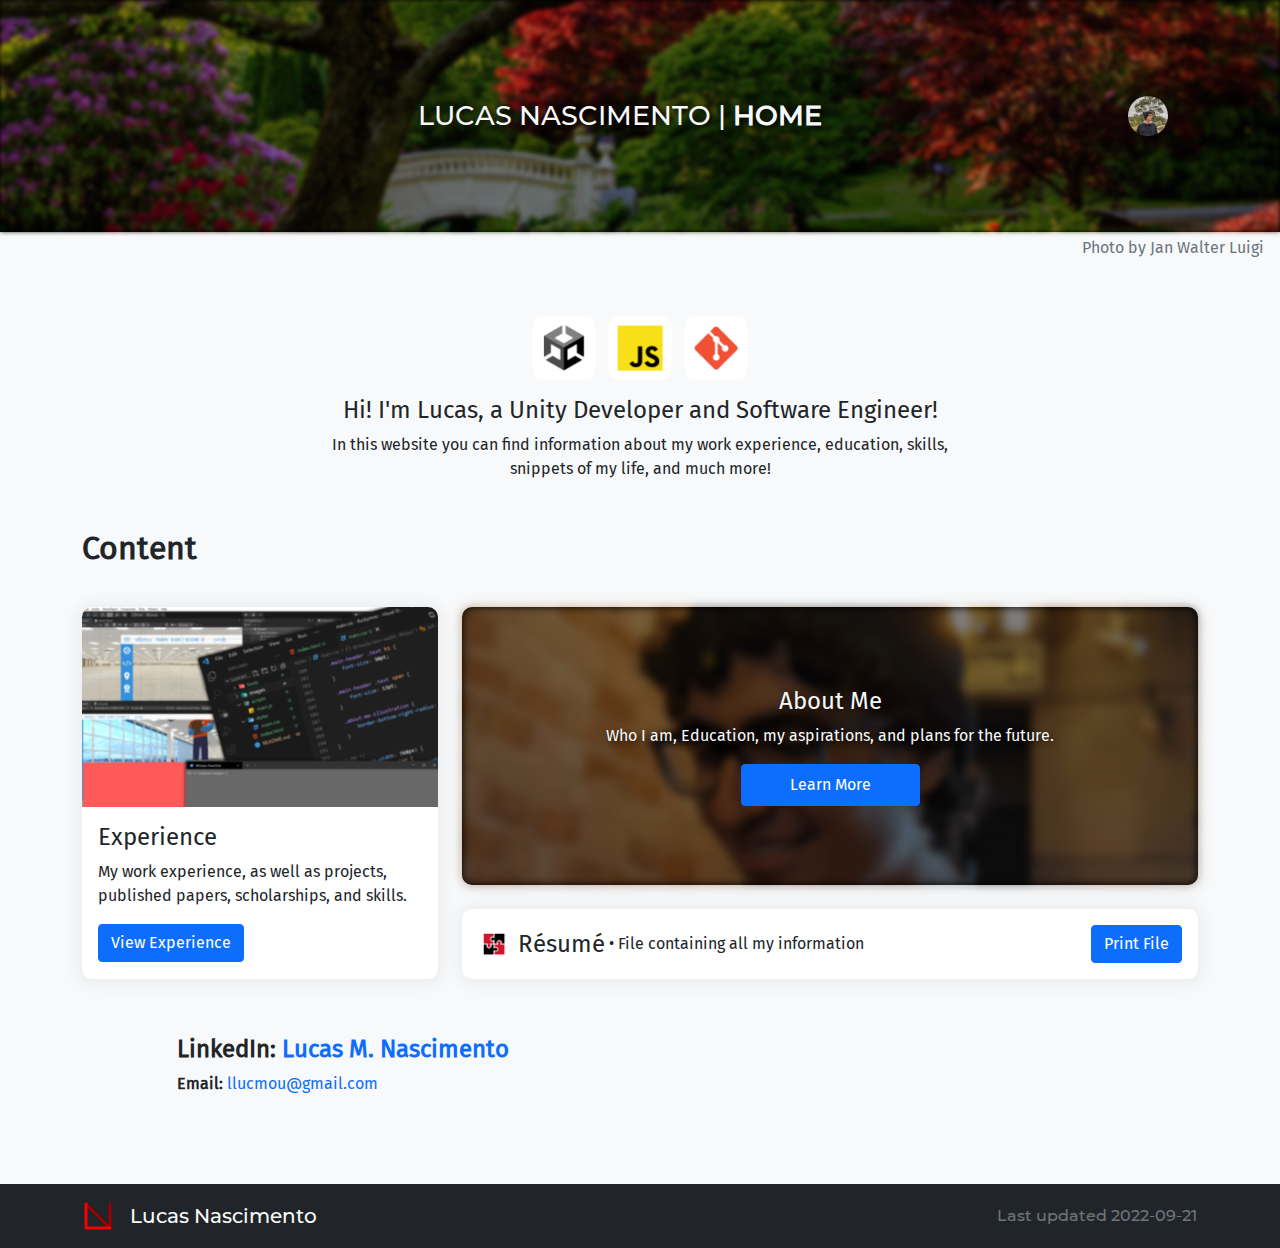
==== commit 9251024f: "fiz" ====
--- a/index.html
+++ b/index.html
@@ -55,7 +55,7 @@
                             <img src="images/banner.png" class="card-img-rectangle" alt="Experience">
                             <div class="card-body">
                                 <h4>Experience</h4>
-                                <p>My work experience, as well as projects, published papers, scholarships and skills.</p>
+                                <p>My work experience, as well as projects, published papers, scholarships, and skills.</p>
                                 <a href="experience.html" class="btn btn-primary">View Experience</a>
                             </div>
                         </div>
@@ -66,7 +66,7 @@
                             <img class="radius full-background self position-absolute top-0 start-0" src="images/about.jpg" alt="Dynamic Background"/>
                             <div class="card-body">
                                 <h4 class="text-light header-text-shadow">About Me</h4>
-                                <p class="text-light header-text-shadow">Who I am, Education, my aspirations and plans for the future.</p>
+                                <p class="text-light header-text-shadow">Who I am, Education, my aspirations, and plans for the future.</p>
                                 <div><a href="about.html" class="btn btn-primary">Learn More</a></div>
                             </div>
                         </div>
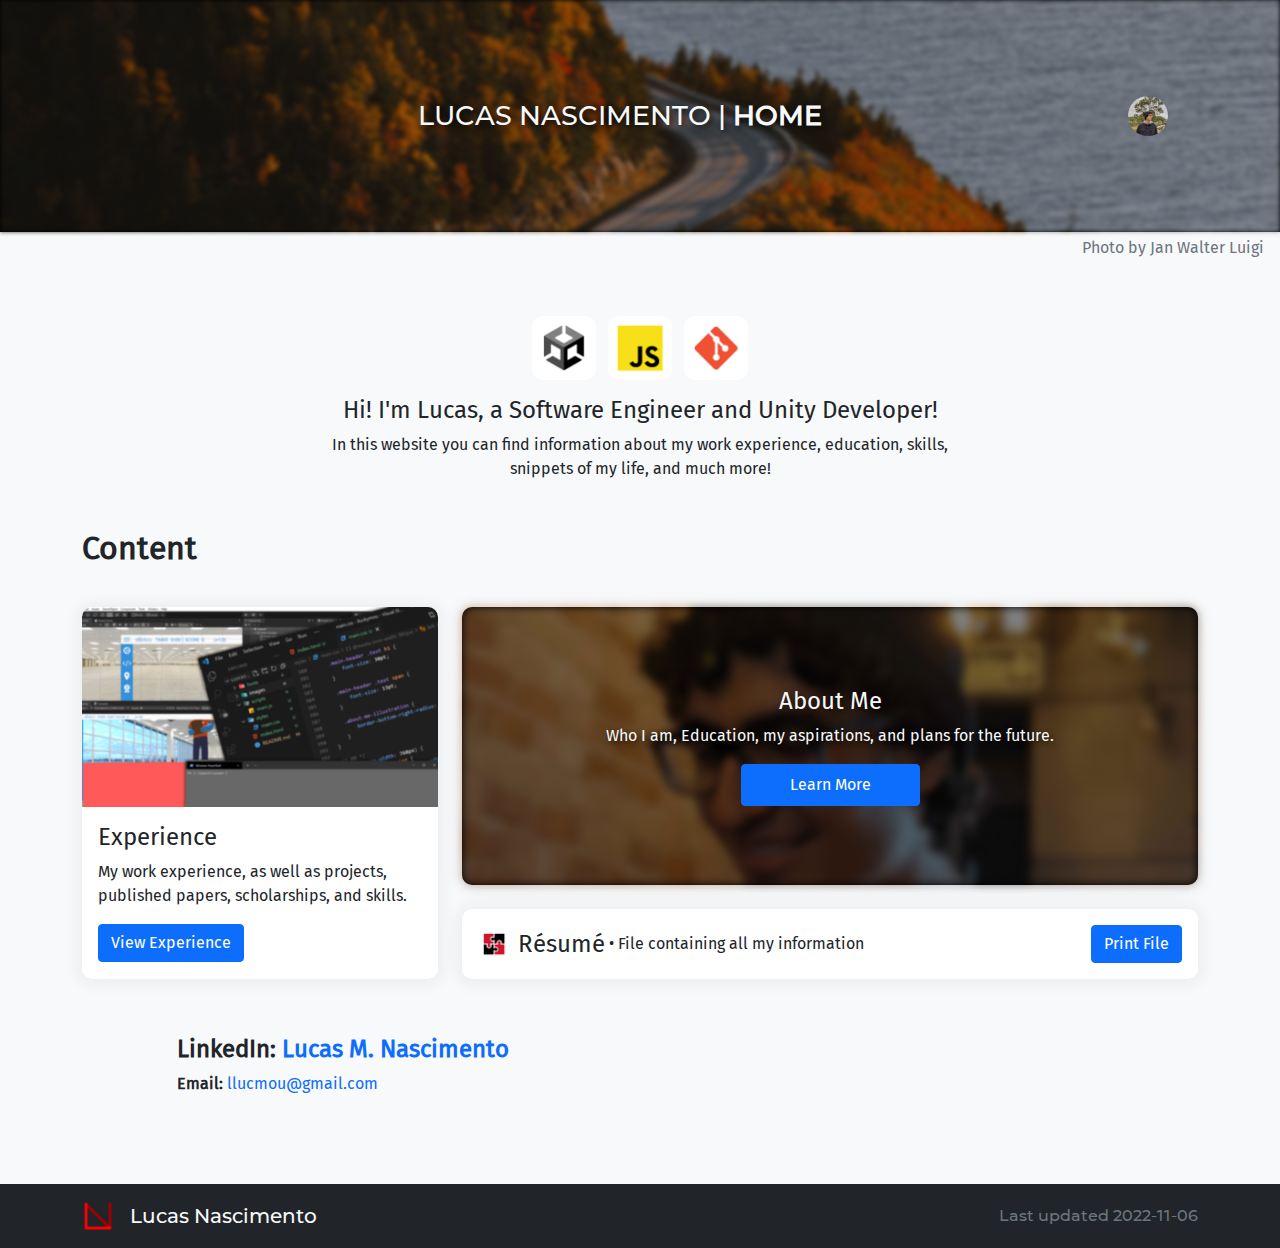
==== commit be93ad14: "Update" ====
--- a/index.html
+++ b/index.html
@@ -44,7 +44,7 @@
                             <img class="radius title-image me-2" alt="Javascript" src="images/skills/javascript.png"/>
                             <img class="radius title-image" alt="Git" src="images/skills/git.png"/>
                         </p>
-                        <h4>Hi! I'm Lucas, a Unity Developer and Software Engineer!</h4>
+                        <h4>Hi! I'm Lucas, a Software Engineer and Unity Developer!</h4>
                         <p class="mb-0">In this website you can find information about my work experience, education, skills, snippets of my life, and much more!</p>
                     </div>
                 </div>
@@ -97,7 +97,7 @@
             <div class="container d-flex flex-wrap justify-content-center align-items-center">
                 <img class="footer-img me-0 me-sm-3" src="images/favicon.png">
                 <h5 class="argentum m-3 m-sm-0 me-sm-auto"><a class="text-light" href="#top">Lucas Nascimento</a></h5>
-                <span class="d-block argentum text-end text-muted">Last updated 2022-09-21</span>
+                <span class="d-block argentum text-end text-muted">Last updated 2022-11-06</span>
             </div>
         </footer>
 
--- a/styles/main.css
+++ b/styles/main.css
@@ -96,6 +96,16 @@
 
 .company-experience {
     height: 32px;
+}
+
+.world-map-outer {
+    height: 200px;
+    cursor: grab;
+    overflow: auto;
+}
+
+#world-map {
+    width: 3000px;
 }
 
 .text-flag {
@@ -209,6 +219,9 @@
     .full-md {
         width: auto;
     }
+    .world-map-outer {
+        height: 350px;
+    }
 }
 
 /* LG */
@@ -237,6 +250,9 @@
 
 /* XL */
 @media (min-width: 1200px) {
+    .world-map-outer {
+        height: 500px;
+    }
     .about-card {
         min-height: 278px;
     }
